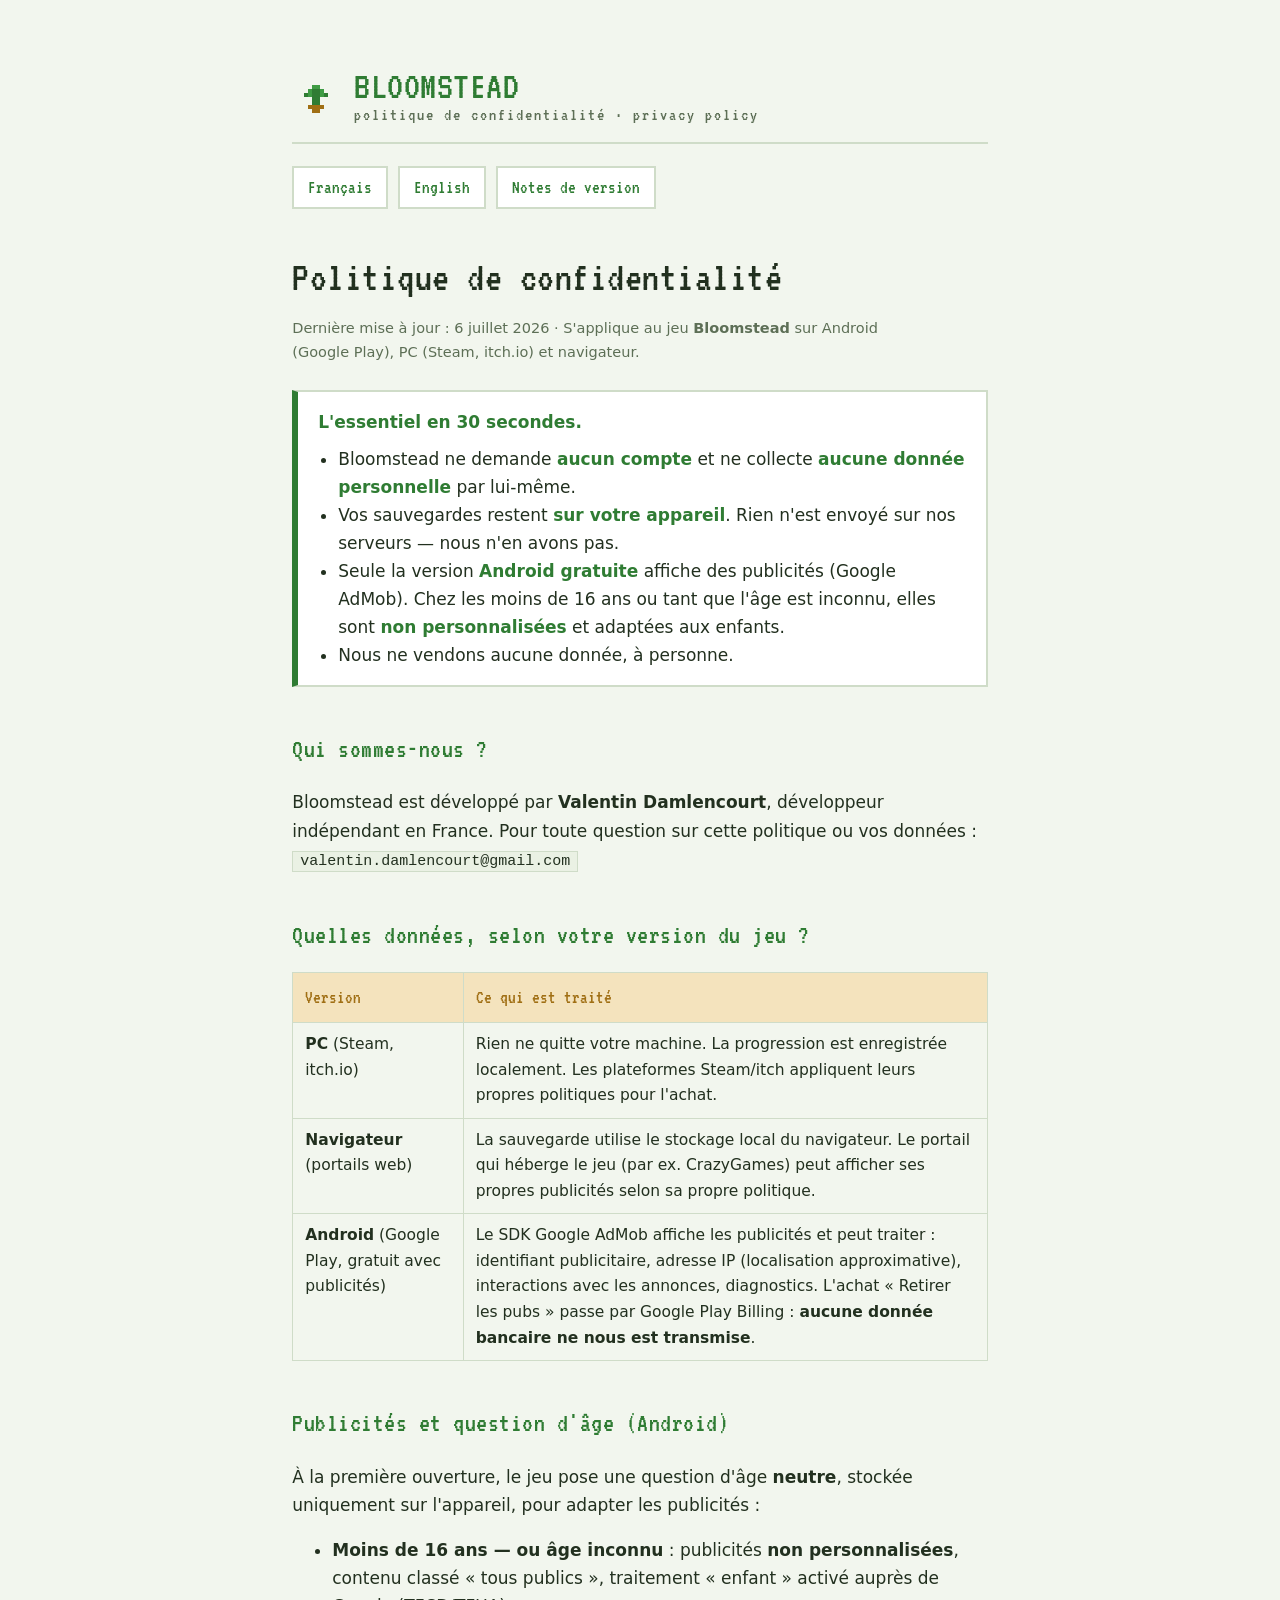
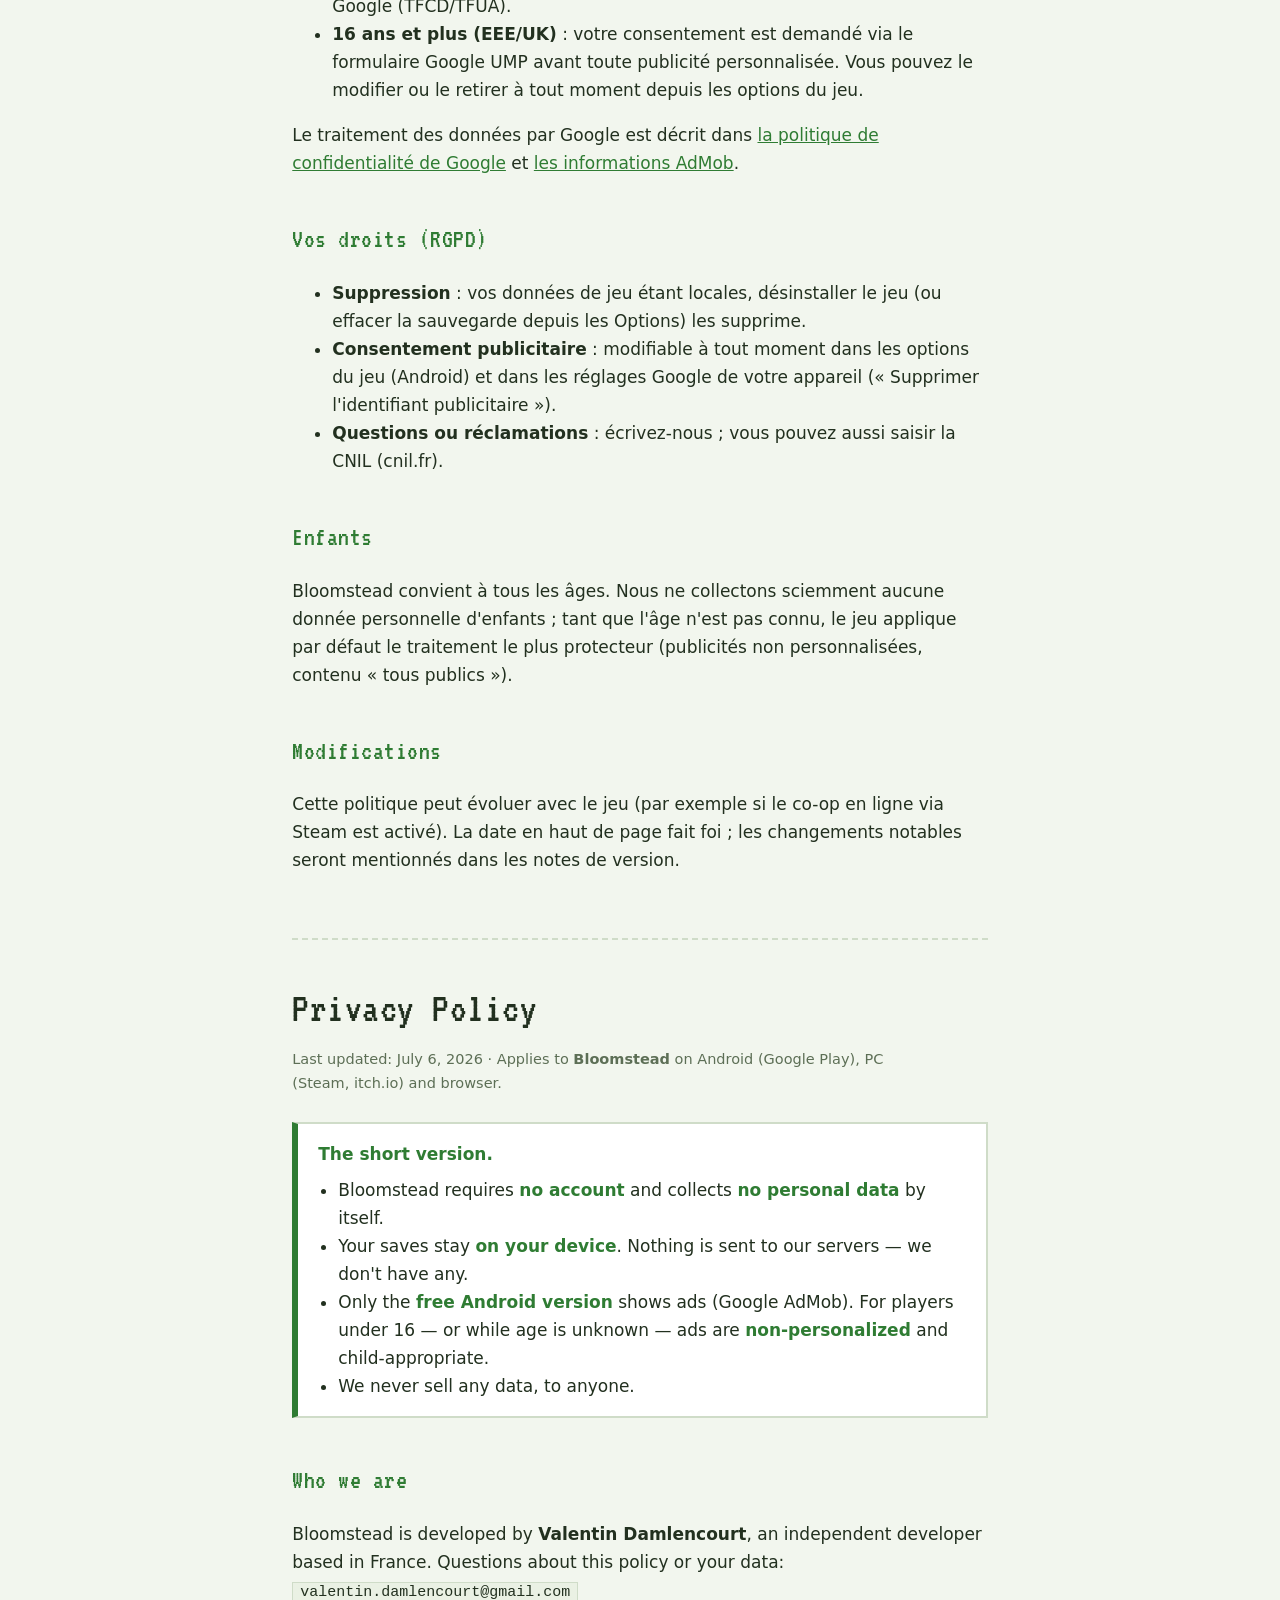
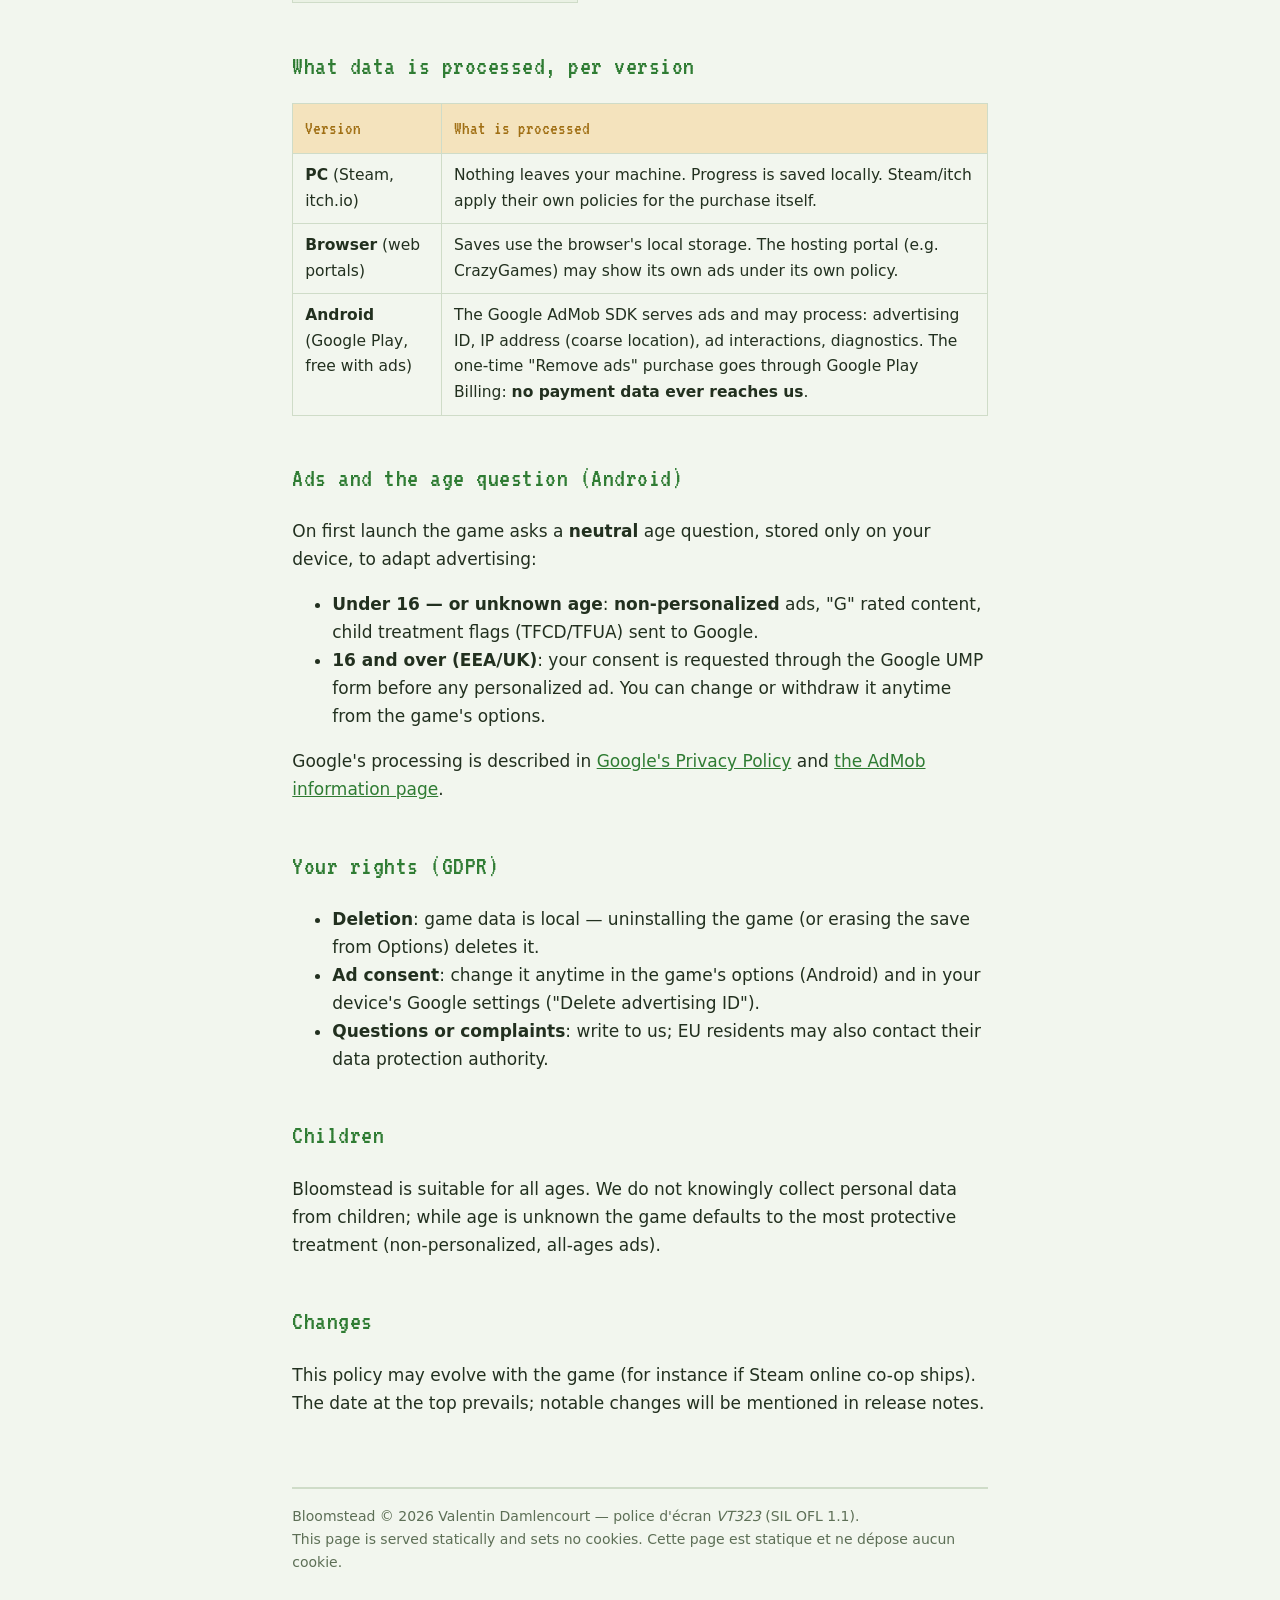
==== index.html @ ec1532a3 "Favicon (mascotte du jeu) sur les deux pages" ====
<!doctype html>
<html lang="fr">
<head>
<meta charset="utf-8">
<link rel="icon" type="image/png" href="[data-uri]">
<meta name="viewport" content="width=device-width, initial-scale=1">
<title>Bloomstead — Politique de confidentialité / Privacy Policy</title>
<style>
/* VT323 (police du jeu) — SIL Open Font License 1.1, (c) Peter Hull */
@font-face {
  font-family: "VT323";
  src: url([data-uri]) format("truetype");
  font-display: swap;
}
:root {
  --ground: #f2f6ee;
  --panel: #ffffff;
  --panel-edge: #cfdcc8;
  --ink: #22301f;
  --dim: #5d6f56;
  --grass: #2f7c33;
  --grass-bright: #3f9c44;
  --amber: #a06f14;
  --amber-soft: #f4e3bd;
  --code: #eaf1e4;
}
@media (prefers-color-scheme: dark) {
  :root {
    --ground: #0d1410;
    --panel: #15211712;
    --panel-solid: #16221a;
    --panel-edge: #2c4030;
    --ink: #e6efe0;
    --dim: #9db396;
    --grass: #8fe08a;
    --grass-bright: #aef2a6;
    --amber: #e8c063;
    --amber-soft: #3a3015;
    --code: #0f1a13;
  }
}
:root[data-theme="dark"] {
  --ground: #0d1410; --panel: #15211712; --panel-solid: #16221a; --panel-edge: #2c4030;
  --ink: #e6efe0; --dim: #9db396; --grass: #8fe08a; --grass-bright: #aef2a6;
  --amber: #e8c063; --amber-soft: #3a3015; --code: #0f1a13;
}
:root[data-theme="light"] {
  --ground: #f2f6ee; --panel: #ffffff; --panel-solid: #ffffff; --panel-edge: #cfdcc8;
  --ink: #22301f; --dim: #5d6f56; --grass: #2f7c33; --grass-bright: #3f9c44;
  --amber: #a06f14; --amber-soft: #f4e3bd; --code: #eaf1e4;
}
* { box-sizing: border-box; }
html { background: var(--ground); }
body {
  margin: 0;
  color: var(--ink);
  font: 17px/1.65 "Segoe UI", system-ui, sans-serif;
  background:
    radial-gradient(1200px 500px at 70% -10%, color-mix(in srgb, var(--grass) 7%, transparent), transparent 70%),
    var(--ground);
}
main { max-width: 68ch; margin: 0 auto; padding: 40px 20px 90px; }
header.site {
  display: flex; align-items: center; gap: 18px;
  padding: 26px 0 18px; border-bottom: 2px solid var(--panel-edge);
  margin-bottom: 8px;
}
.sprite {
  width: 44px; height: 44px; flex: none; position: relative;
  image-rendering: pixelated;
}
.sprite i {
  position: absolute; width: 4px; height: 4px; left: 0; top: 0;
  background: transparent;
  box-shadow:
    /* pousse pixel-art : graine + tige + feuilles */
    20px 36px 0 var(--amber), 24px 36px 0 var(--amber),
    16px 32px 0 var(--amber), 20px 32px 0 var(--amber), 24px 32px 0 var(--amber), 28px 32px 0 var(--amber),
    20px 28px 0 var(--grass), 24px 28px 0 var(--grass),
    20px 24px 0 var(--grass), 24px 24px 0 var(--grass),
    12px 20px 0 var(--grass), 16px 20px 0 var(--grass-bright), 20px 20px 0 var(--grass), 24px 20px 0 var(--grass), 28px 20px 0 var(--grass-bright), 32px 20px 0 var(--grass),
    16px 16px 0 var(--grass-bright), 28px 16px 0 var(--grass-bright),
    20px 16px 0 var(--grass), 24px 16px 0 var(--grass),
    20px 12px 0 var(--grass-bright), 24px 12px 0 var(--grass-bright);
}
h1, h2, .brand {
  font-family: "VT323", "Courier New", monospace;
  font-weight: 400; letter-spacing: 0.5px; text-wrap: balance;
}
.brand { font-size: 40px; line-height: 1; color: var(--grass); margin: 0; }
.brand small { display: block; font-size: 18px; color: var(--dim); letter-spacing: 2px; }
h1 { font-size: 42px; color: var(--ink); margin: 34px 0 4px; }
h2 { font-size: 27px; color: var(--grass); margin: 40px 0 8px; }
p, li { max-width: 68ch; }
.meta { color: var(--dim); font-size: 14.5px; margin: 0 0 24px; }
.lang-nav {
  display: flex; gap: 10px; margin: 22px 0 0;
  font-family: "VT323", monospace; font-size: 19px;
}
.lang-nav a {
  color: var(--grass); text-decoration: none; border: 2px solid var(--panel-edge);
  padding: 4px 14px; background: var(--panel);
}
.lang-nav a:hover, .lang-nav a:focus-visible { border-color: var(--grass); outline: none; }
.tldr {
  border: 2px solid var(--panel-edge); border-left: 6px solid var(--grass);
  background: var(--panel); padding: 16px 20px; margin: 26px 0;
}
.tldr strong { color: var(--grass); }
.tldr ul { margin: 8px 0 0; padding-left: 20px; }
table { border-collapse: collapse; width: 100%; font-size: 15.5px; }
.tablewrap { overflow-x: auto; margin: 14px 0; }
th, td { text-align: left; padding: 9px 12px; border: 1px solid var(--panel-edge); vertical-align: top; }
th { font-family: "VT323", monospace; font-size: 19px; font-weight: 400; color: var(--amber); background: var(--amber-soft); }
a { color: var(--grass); }
a:focus-visible { outline: 2px solid var(--amber); outline-offset: 2px; }
code, .mail {
  font: 15px/1.5 ui-monospace, Consolas, monospace;
  background: var(--code); padding: 1px 7px; border: 1px solid var(--panel-edge);
}
hr.lang-sep { border: none; border-top: 2px dashed var(--panel-edge); margin: 64px 0 8px; }
footer { margin-top: 70px; color: var(--dim); font-size: 14px; border-top: 2px solid var(--panel-edge); padding-top: 16px; }
@media (prefers-reduced-motion: no-preference) {
  .sprite i { animation: sway 3.5s ease-in-out infinite alternate; transform-origin: 22px 36px; }
  @keyframes sway { from { transform: rotate(-2deg); } to { transform: rotate(2deg); } }
}
</style>
</head>
<body>
<main>
<header class="site">
  <div class="sprite" aria-hidden="true"><i></i></div>
  <div>
    <p class="brand">BLOOMSTEAD<small>politique de confidentialité · privacy policy</small></p>
  </div>
</header>

<nav class="lang-nav" aria-label="Langue / Language">
  <a href="#fr">Français</a>
  <a href="#en">English</a>
  <a href="versions.html">Notes de version</a>
</nav>

<!-- ============================ FRANÇAIS ============================ -->
<section id="fr" lang="fr">
<h1>Politique de confidentialité</h1>
<p class="meta">Dernière mise à jour : 6 juillet 2026 · S'applique au jeu <strong>Bloomstead</strong> sur Android (Google Play), PC (Steam, itch.io) et navigateur.</p>

<div class="tldr">
  <strong>L'essentiel en 30 secondes.</strong>
  <ul>
    <li>Bloomstead ne demande <strong>aucun compte</strong> et ne collecte <strong>aucune donnée personnelle</strong> par lui-même.</li>
    <li>Vos sauvegardes restent <strong>sur votre appareil</strong>. Rien n'est envoyé sur nos serveurs — nous n'en avons pas.</li>
    <li>Seule la version <strong>Android gratuite</strong> affiche des publicités (Google AdMob). Chez les moins de 16 ans ou tant que l'âge est inconnu, elles sont <strong>non personnalisées</strong> et adaptées aux enfants.</li>
    <li>Nous ne vendons aucune donnée, à personne.</li>
  </ul>
</div>

<h2>Qui sommes-nous ?</h2>
<p>Bloomstead est développé par <strong>Valentin Damlencourt</strong>, développeur indépendant en France.
Pour toute question sur cette politique ou vos données :
<span class="mail">valentin.damlencourt@gmail.com</span></p>

<h2>Quelles données, selon votre version du jeu ?</h2>
<div class="tablewrap">
<table>
  <tr><th>Version</th><th>Ce qui est traité</th></tr>
  <tr>
    <td><strong>PC</strong> (Steam, itch.io)</td>
    <td>Rien ne quitte votre machine. La progression est enregistrée localement. Les plateformes Steam/itch appliquent leurs propres politiques pour l'achat.</td>
  </tr>
  <tr>
    <td><strong>Navigateur</strong> (portails web)</td>
    <td>La sauvegarde utilise le stockage local du navigateur. Le portail qui héberge le jeu (par ex. CrazyGames) peut afficher ses propres publicités selon sa propre politique.</td>
  </tr>
  <tr>
    <td><strong>Android</strong> (Google Play, gratuit avec publicités)</td>
    <td>Le SDK Google AdMob affiche les publicités et peut traiter : identifiant publicitaire, adresse IP (localisation approximative), interactions avec les annonces, diagnostics. L'achat « Retirer les pubs » passe par Google Play Billing : <strong>aucune donnée bancaire ne nous est transmise</strong>.</td>
  </tr>
</table>
</div>

<h2>Publicités et question d'âge (Android)</h2>
<p>À la première ouverture, le jeu pose une question d'âge <strong>neutre</strong>, stockée uniquement sur l'appareil, pour adapter les publicités :</p>
<ul>
  <li><strong>Moins de 16 ans — ou âge inconnu</strong> : publicités <strong>non personnalisées</strong>, contenu classé « tous publics », traitement « enfant » activé auprès de Google (TFCD/TFUA).</li>
  <li><strong>16 ans et plus (EEE/UK)</strong> : votre consentement est demandé via le formulaire Google UMP avant toute publicité personnalisée. Vous pouvez le modifier ou le retirer à tout moment depuis les options du jeu.</li>
</ul>
<p>Le traitement des données par Google est décrit dans
<a href="https://policies.google.com/privacy" rel="noopener">la politique de confidentialité de Google</a> et
<a href="https://support.google.com/admob/answer/6128543" rel="noopener">les informations AdMob</a>.</p>

<h2>Vos droits (RGPD)</h2>
<ul>
  <li><strong>Suppression</strong> : vos données de jeu étant locales, désinstaller le jeu (ou effacer la sauvegarde depuis les Options) les supprime.</li>
  <li><strong>Consentement publicitaire</strong> : modifiable à tout moment dans les options du jeu (Android) et dans les réglages Google de votre appareil (« Supprimer l'identifiant publicitaire »).</li>
  <li><strong>Questions ou réclamations</strong> : écrivez-nous ; vous pouvez aussi saisir la CNIL (cnil.fr).</li>
</ul>

<h2>Enfants</h2>
<p>Bloomstead convient à tous les âges. Nous ne collectons sciemment aucune donnée personnelle d'enfants ;
tant que l'âge n'est pas connu, le jeu applique par défaut le traitement le plus protecteur (publicités non personnalisées, contenu « tous publics »).</p>

<h2>Modifications</h2>
<p>Cette politique peut évoluer avec le jeu (par exemple si le co-op en ligne via Steam est activé).
La date en haut de page fait foi ; les changements notables seront mentionnés dans les notes de version.</p>
</section>

<hr class="lang-sep">

<!-- ============================ ENGLISH ============================ -->
<section id="en" lang="en">
<h1>Privacy Policy</h1>
<p class="meta">Last updated: July 6, 2026 · Applies to <strong>Bloomstead</strong> on Android (Google Play), PC (Steam, itch.io) and browser.</p>

<div class="tldr">
  <strong>The short version.</strong>
  <ul>
    <li>Bloomstead requires <strong>no account</strong> and collects <strong>no personal data</strong> by itself.</li>
    <li>Your saves stay <strong>on your device</strong>. Nothing is sent to our servers — we don't have any.</li>
    <li>Only the <strong>free Android version</strong> shows ads (Google AdMob). For players under 16 — or while age is unknown — ads are <strong>non-personalized</strong> and child-appropriate.</li>
    <li>We never sell any data, to anyone.</li>
  </ul>
</div>

<h2>Who we are</h2>
<p>Bloomstead is developed by <strong>Valentin Damlencourt</strong>, an independent developer based in France.
Questions about this policy or your data:
<span class="mail">valentin.damlencourt@gmail.com</span></p>

<h2>What data is processed, per version</h2>
<div class="tablewrap">
<table>
  <tr><th>Version</th><th>What is processed</th></tr>
  <tr>
    <td><strong>PC</strong> (Steam, itch.io)</td>
    <td>Nothing leaves your machine. Progress is saved locally. Steam/itch apply their own policies for the purchase itself.</td>
  </tr>
  <tr>
    <td><strong>Browser</strong> (web portals)</td>
    <td>Saves use the browser's local storage. The hosting portal (e.g. CrazyGames) may show its own ads under its own policy.</td>
  </tr>
  <tr>
    <td><strong>Android</strong> (Google Play, free with ads)</td>
    <td>The Google AdMob SDK serves ads and may process: advertising ID, IP address (coarse location), ad interactions, diagnostics. The one-time "Remove ads" purchase goes through Google Play Billing: <strong>no payment data ever reaches us</strong>.</td>
  </tr>
</table>
</div>

<h2>Ads and the age question (Android)</h2>
<p>On first launch the game asks a <strong>neutral</strong> age question, stored only on your device, to adapt advertising:</p>
<ul>
  <li><strong>Under 16 — or unknown age</strong>: <strong>non-personalized</strong> ads, "G" rated content, child treatment flags (TFCD/TFUA) sent to Google.</li>
  <li><strong>16 and over (EEA/UK)</strong>: your consent is requested through the Google UMP form before any personalized ad. You can change or withdraw it anytime from the game's options.</li>
</ul>
<p>Google's processing is described in
<a href="https://policies.google.com/privacy" rel="noopener">Google's Privacy Policy</a> and
<a href="https://support.google.com/admob/answer/6128543" rel="noopener">the AdMob information page</a>.</p>

<h2>Your rights (GDPR)</h2>
<ul>
  <li><strong>Deletion</strong>: game data is local — uninstalling the game (or erasing the save from Options) deletes it.</li>
  <li><strong>Ad consent</strong>: change it anytime in the game's options (Android) and in your device's Google settings ("Delete advertising ID").</li>
  <li><strong>Questions or complaints</strong>: write to us; EU residents may also contact their data protection authority.</li>
</ul>

<h2>Children</h2>
<p>Bloomstead is suitable for all ages. We do not knowingly collect personal data from children;
while age is unknown the game defaults to the most protective treatment (non-personalized, all-ages ads).</p>

<h2>Changes</h2>
<p>This policy may evolve with the game (for instance if Steam online co-op ships).
The date at the top prevails; notable changes will be mentioned in release notes.</p>
</section>

<footer>
  Bloomstead © 2026 Valentin Damlencourt — police d'écran <em>VT323</em> (SIL OFL 1.1).<br>
  <span lang="en">This page is served statically and sets no cookies.</span> Cette page est statique et ne dépose aucun cookie.
</footer>
</main>
</body>
</html>
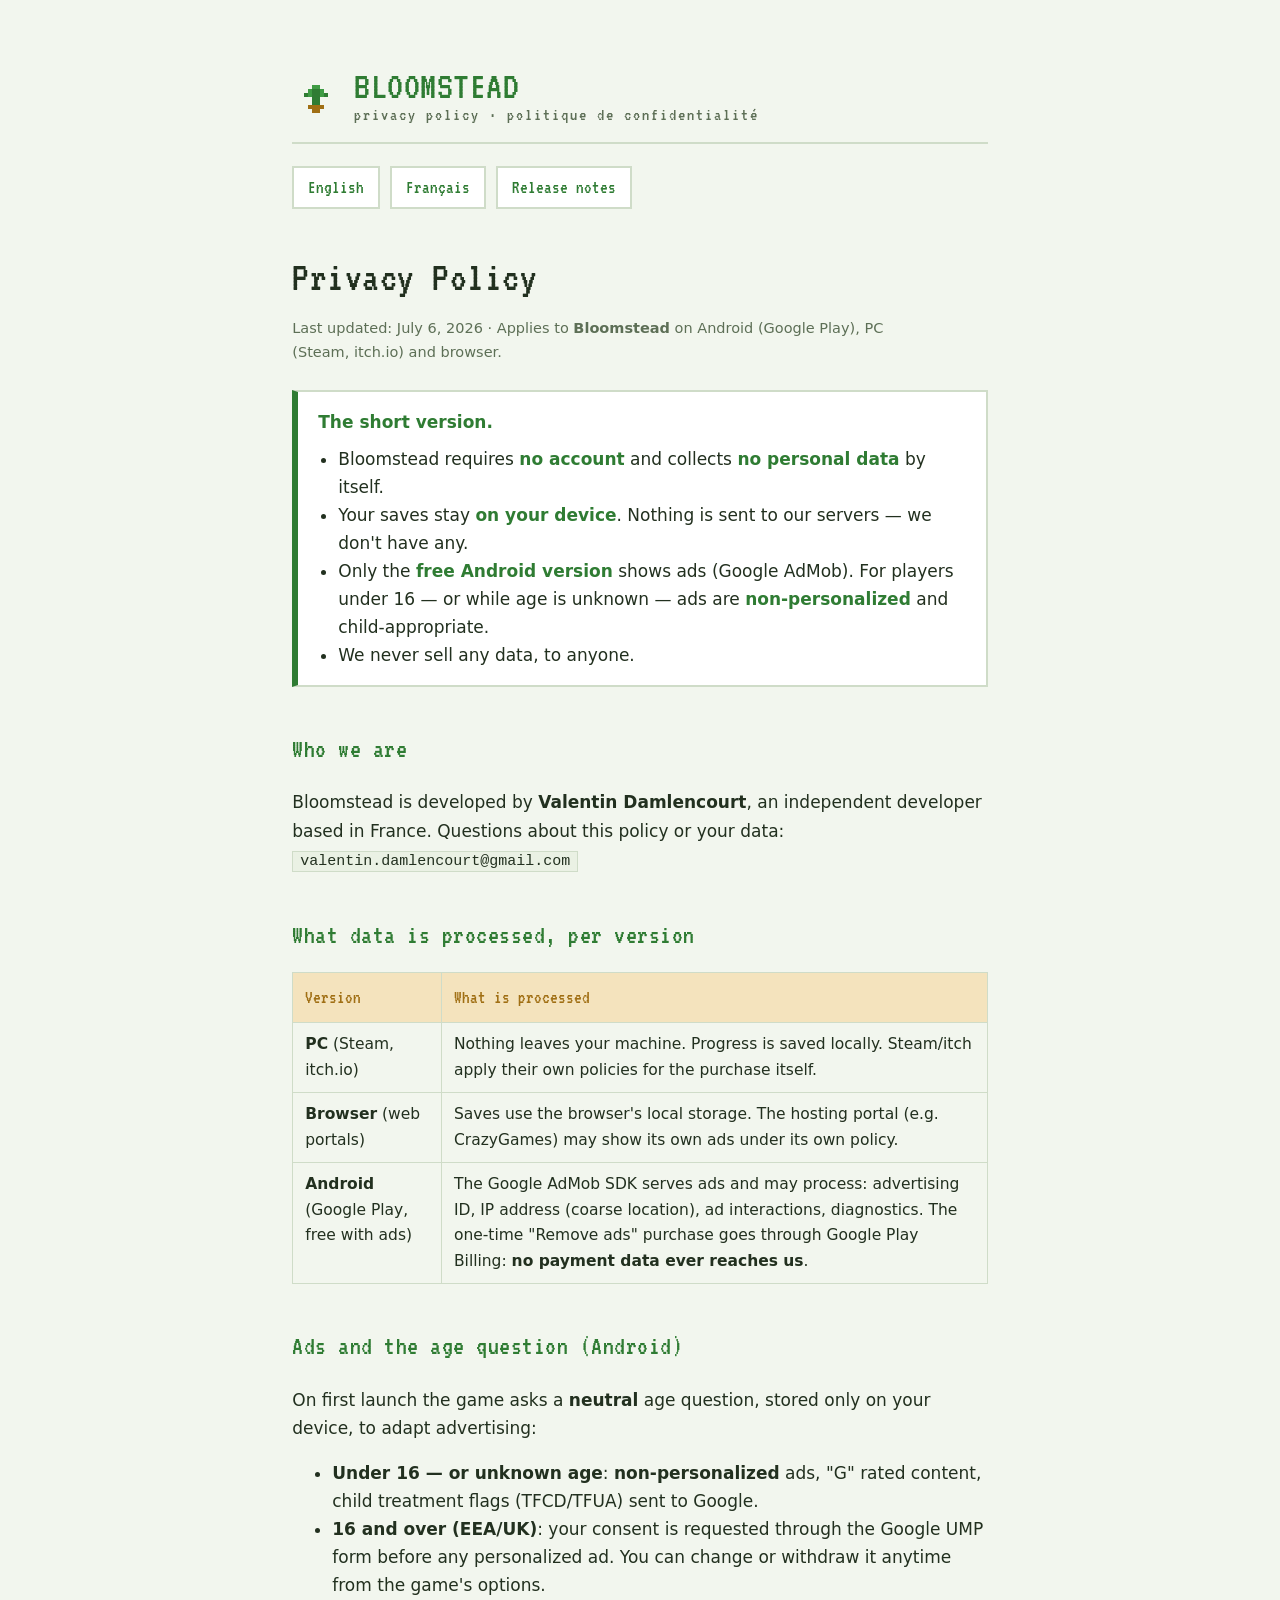
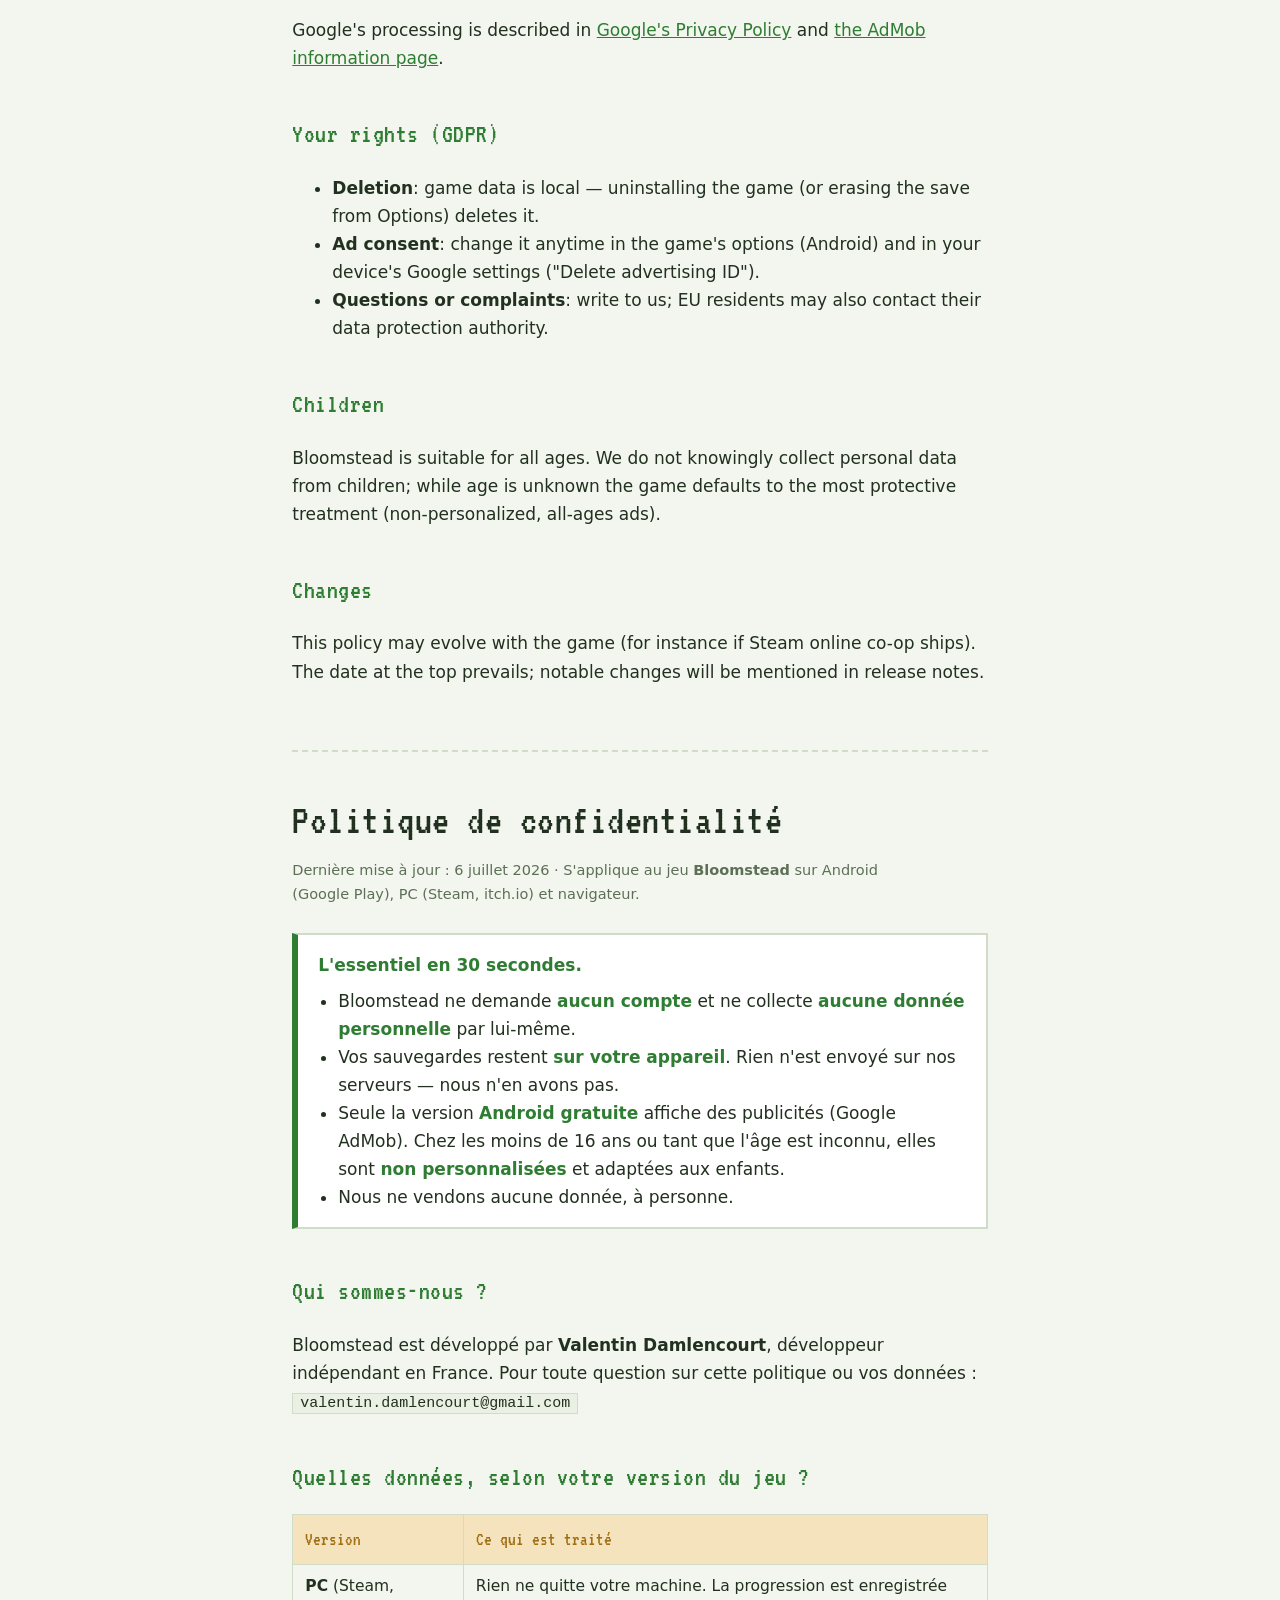
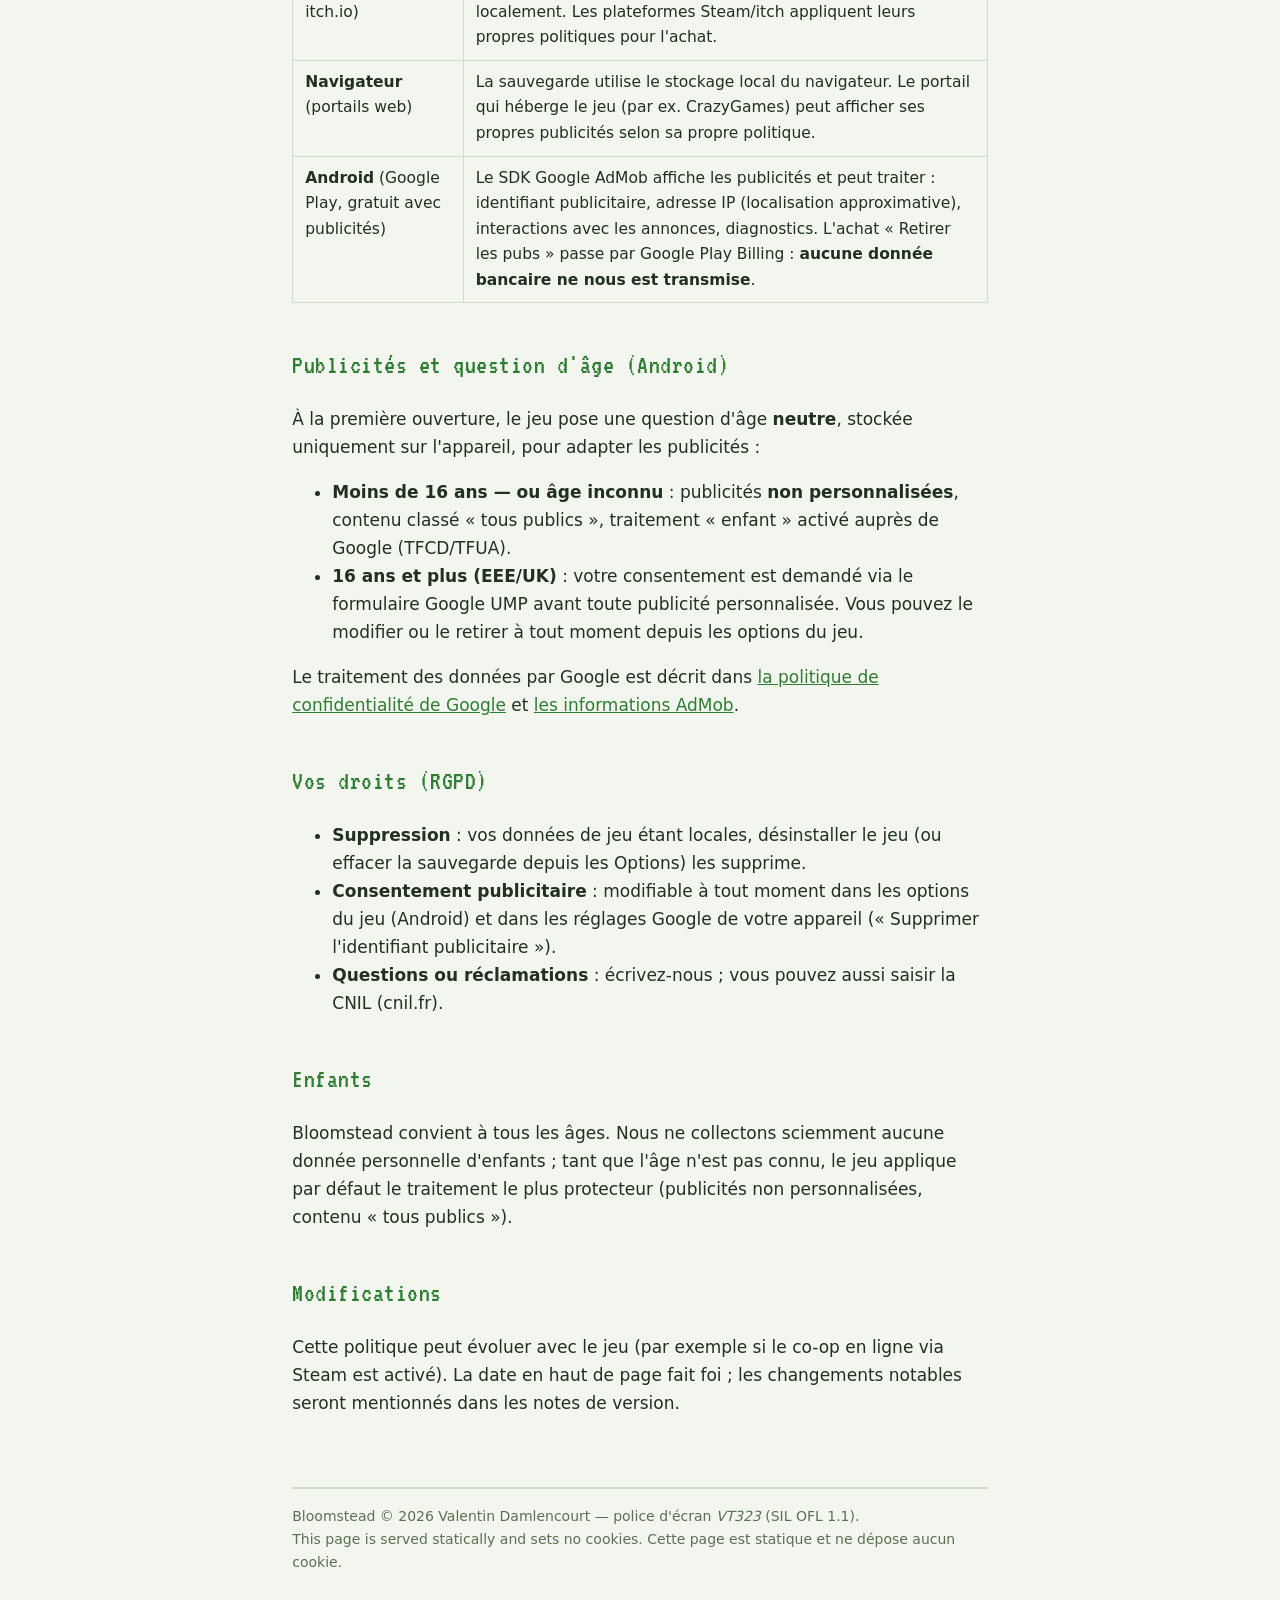
==== commit bfe4a8f2: "Site in English (versions page fully translated, privacy English-first)" ====
--- a/index.html
+++ b/index.html
@@ -1,5 +1,5 @@
 <!doctype html>
-<html lang="fr">
+<html lang="en">
 <head>
 <meta charset="utf-8">
 <link rel="icon" type="image/png" href="[data-uri]">
@@ -131,17 +131,83 @@
 <header class="site">
   <div class="sprite" aria-hidden="true"><i></i></div>
   <div>
-    <p class="brand">BLOOMSTEAD<small>politique de confidentialité · privacy policy</small></p>
+    <p class="brand">BLOOMSTEAD<small>privacy policy · politique de confidentialité</small></p>
   </div>
 </header>
 
 <nav class="lang-nav" aria-label="Langue / Language">
+  <a href="#en">English</a>
   <a href="#fr">Français</a>
-  <a href="#en">English</a>
-  <a href="versions.html">Notes de version</a>
+  <a href="versions.html">Release notes</a>
 </nav>
 
 <!-- ============================ FRANÇAIS ============================ -->
+<section id="en" lang="en">
+<h1>Privacy Policy</h1>
+<p class="meta">Last updated: July 6, 2026 · Applies to <strong>Bloomstead</strong> on Android (Google Play), PC (Steam, itch.io) and browser.</p>
+
+<div class="tldr">
+  <strong>The short version.</strong>
+  <ul>
+    <li>Bloomstead requires <strong>no account</strong> and collects <strong>no personal data</strong> by itself.</li>
+    <li>Your saves stay <strong>on your device</strong>. Nothing is sent to our servers — we don't have any.</li>
+    <li>Only the <strong>free Android version</strong> shows ads (Google AdMob). For players under 16 — or while age is unknown — ads are <strong>non-personalized</strong> and child-appropriate.</li>
+    <li>We never sell any data, to anyone.</li>
+  </ul>
+</div>
+
+<h2>Who we are</h2>
+<p>Bloomstead is developed by <strong>Valentin Damlencourt</strong>, an independent developer based in France.
+Questions about this policy or your data:
+<span class="mail">valentin.damlencourt@gmail.com</span></p>
+
+<h2>What data is processed, per version</h2>
+<div class="tablewrap">
+<table>
+  <tr><th>Version</th><th>What is processed</th></tr>
+  <tr>
+    <td><strong>PC</strong> (Steam, itch.io)</td>
+    <td>Nothing leaves your machine. Progress is saved locally. Steam/itch apply their own policies for the purchase itself.</td>
+  </tr>
+  <tr>
+    <td><strong>Browser</strong> (web portals)</td>
+    <td>Saves use the browser's local storage. The hosting portal (e.g. CrazyGames) may show its own ads under its own policy.</td>
+  </tr>
+  <tr>
+    <td><strong>Android</strong> (Google Play, free with ads)</td>
+    <td>The Google AdMob SDK serves ads and may process: advertising ID, IP address (coarse location), ad interactions, diagnostics. The one-time "Remove ads" purchase goes through Google Play Billing: <strong>no payment data ever reaches us</strong>.</td>
+  </tr>
+</table>
+</div>
+
+<h2>Ads and the age question (Android)</h2>
+<p>On first launch the game asks a <strong>neutral</strong> age question, stored only on your device, to adapt advertising:</p>
+<ul>
+  <li><strong>Under 16 — or unknown age</strong>: <strong>non-personalized</strong> ads, "G" rated content, child treatment flags (TFCD/TFUA) sent to Google.</li>
+  <li><strong>16 and over (EEA/UK)</strong>: your consent is requested through the Google UMP form before any personalized ad. You can change or withdraw it anytime from the game's options.</li>
+</ul>
+<p>Google's processing is described in
+<a href="https://policies.google.com/privacy" rel="noopener">Google's Privacy Policy</a> and
+<a href="https://support.google.com/admob/answer/6128543" rel="noopener">the AdMob information page</a>.</p>
+
+<h2>Your rights (GDPR)</h2>
+<ul>
+  <li><strong>Deletion</strong>: game data is local — uninstalling the game (or erasing the save from Options) deletes it.</li>
+  <li><strong>Ad consent</strong>: change it anytime in the game's options (Android) and in your device's Google settings ("Delete advertising ID").</li>
+  <li><strong>Questions or complaints</strong>: write to us; EU residents may also contact their data protection authority.</li>
+</ul>
+
+<h2>Children</h2>
+<p>Bloomstead is suitable for all ages. We do not knowingly collect personal data from children;
+while age is unknown the game defaults to the most protective treatment (non-personalized, all-ages ads).</p>
+
+<h2>Changes</h2>
+<p>This policy may evolve with the game (for instance if Steam online co-op ships).
+The date at the top prevails; notable changes will be mentioned in release notes.</p>
+</section>
+
+<hr class="lang-sep">
+
 <section id="fr" lang="fr">
 <h1>Politique de confidentialité</h1>
 <p class="meta">Dernière mise à jour : 6 juillet 2026 · S'applique au jeu <strong>Bloomstead</strong> sur Android (Google Play), PC (Steam, itch.io) et navigateur.</p>
@@ -206,73 +272,6 @@
 La date en haut de page fait foi ; les changements notables seront mentionnés dans les notes de version.</p>
 </section>
 
-<hr class="lang-sep">
-
-<!-- ============================ ENGLISH ============================ -->
-<section id="en" lang="en">
-<h1>Privacy Policy</h1>
-<p class="meta">Last updated: July 6, 2026 · Applies to <strong>Bloomstead</strong> on Android (Google Play), PC (Steam, itch.io) and browser.</p>
-
-<div class="tldr">
-  <strong>The short version.</strong>
-  <ul>
-    <li>Bloomstead requires <strong>no account</strong> and collects <strong>no personal data</strong> by itself.</li>
-    <li>Your saves stay <strong>on your device</strong>. Nothing is sent to our servers — we don't have any.</li>
-    <li>Only the <strong>free Android version</strong> shows ads (Google AdMob). For players under 16 — or while age is unknown — ads are <strong>non-personalized</strong> and child-appropriate.</li>
-    <li>We never sell any data, to anyone.</li>
-  </ul>
-</div>
-
-<h2>Who we are</h2>
-<p>Bloomstead is developed by <strong>Valentin Damlencourt</strong>, an independent developer based in France.
-Questions about this policy or your data:
-<span class="mail">valentin.damlencourt@gmail.com</span></p>
-
-<h2>What data is processed, per version</h2>
-<div class="tablewrap">
-<table>
-  <tr><th>Version</th><th>What is processed</th></tr>
-  <tr>
-    <td><strong>PC</strong> (Steam, itch.io)</td>
-    <td>Nothing leaves your machine. Progress is saved locally. Steam/itch apply their own policies for the purchase itself.</td>
-  </tr>
-  <tr>
-    <td><strong>Browser</strong> (web portals)</td>
-    <td>Saves use the browser's local storage. The hosting portal (e.g. CrazyGames) may show its own ads under its own policy.</td>
-  </tr>
-  <tr>
-    <td><strong>Android</strong> (Google Play, free with ads)</td>
-    <td>The Google AdMob SDK serves ads and may process: advertising ID, IP address (coarse location), ad interactions, diagnostics. The one-time "Remove ads" purchase goes through Google Play Billing: <strong>no payment data ever reaches us</strong>.</td>
-  </tr>
-</table>
-</div>
-
-<h2>Ads and the age question (Android)</h2>
-<p>On first launch the game asks a <strong>neutral</strong> age question, stored only on your device, to adapt advertising:</p>
-<ul>
-  <li><strong>Under 16 — or unknown age</strong>: <strong>non-personalized</strong> ads, "G" rated content, child treatment flags (TFCD/TFUA) sent to Google.</li>
-  <li><strong>16 and over (EEA/UK)</strong>: your consent is requested through the Google UMP form before any personalized ad. You can change or withdraw it anytime from the game's options.</li>
-</ul>
-<p>Google's processing is described in
-<a href="https://policies.google.com/privacy" rel="noopener">Google's Privacy Policy</a> and
-<a href="https://support.google.com/admob/answer/6128543" rel="noopener">the AdMob information page</a>.</p>
-
-<h2>Your rights (GDPR)</h2>
-<ul>
-  <li><strong>Deletion</strong>: game data is local — uninstalling the game (or erasing the save from Options) deletes it.</li>
-  <li><strong>Ad consent</strong>: change it anytime in the game's options (Android) and in your device's Google settings ("Delete advertising ID").</li>
-  <li><strong>Questions or complaints</strong>: write to us; EU residents may also contact their data protection authority.</li>
-</ul>
-
-<h2>Children</h2>
-<p>Bloomstead is suitable for all ages. We do not knowingly collect personal data from children;
-while age is unknown the game defaults to the most protective treatment (non-personalized, all-ages ads).</p>
-
-<h2>Changes</h2>
-<p>This policy may evolve with the game (for instance if Steam online co-op ships).
-The date at the top prevails; notable changes will be mentioned in release notes.</p>
-</section>
-
 <footer>
   Bloomstead © 2026 Valentin Damlencourt — police d'écran <em>VT323</em> (SIL OFL 1.1).<br>
   <span lang="en">This page is served statically and sets no cookies.</span> Cette page est statique et ne dépose aucun cookie.
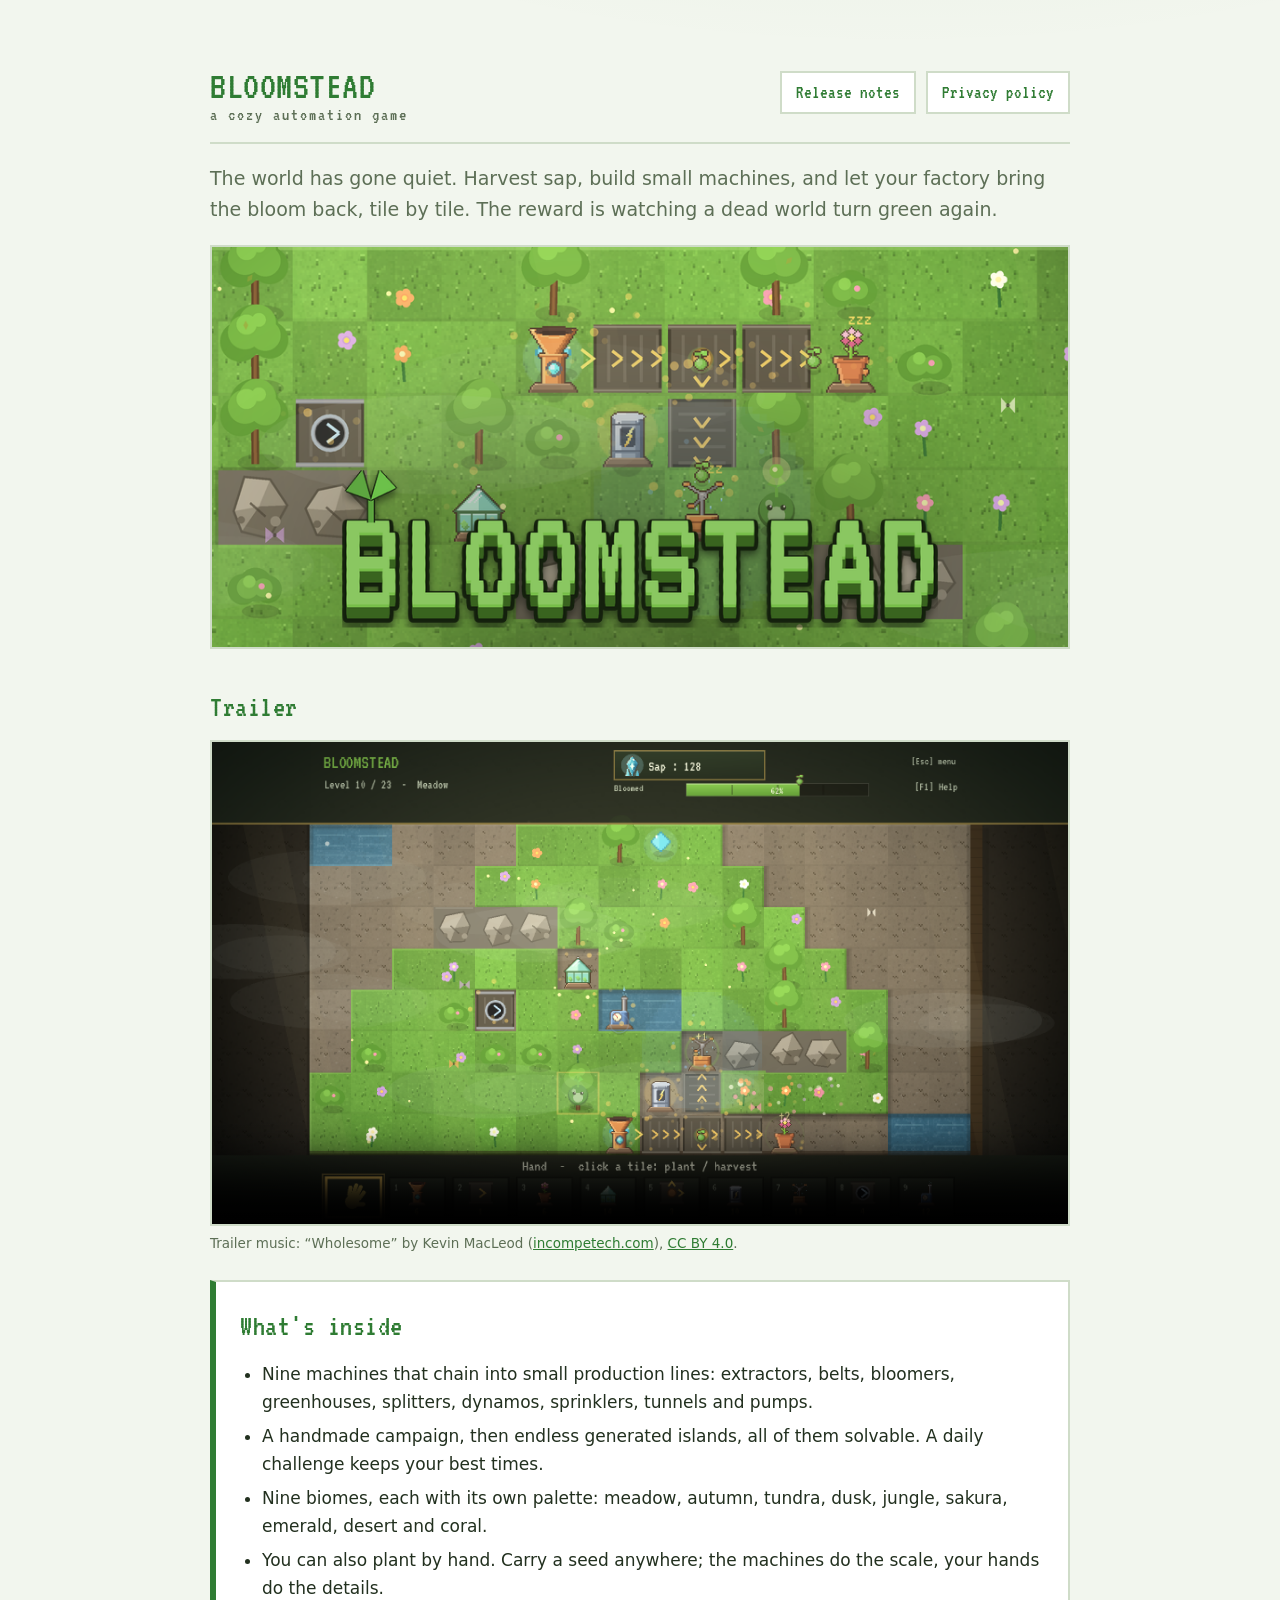
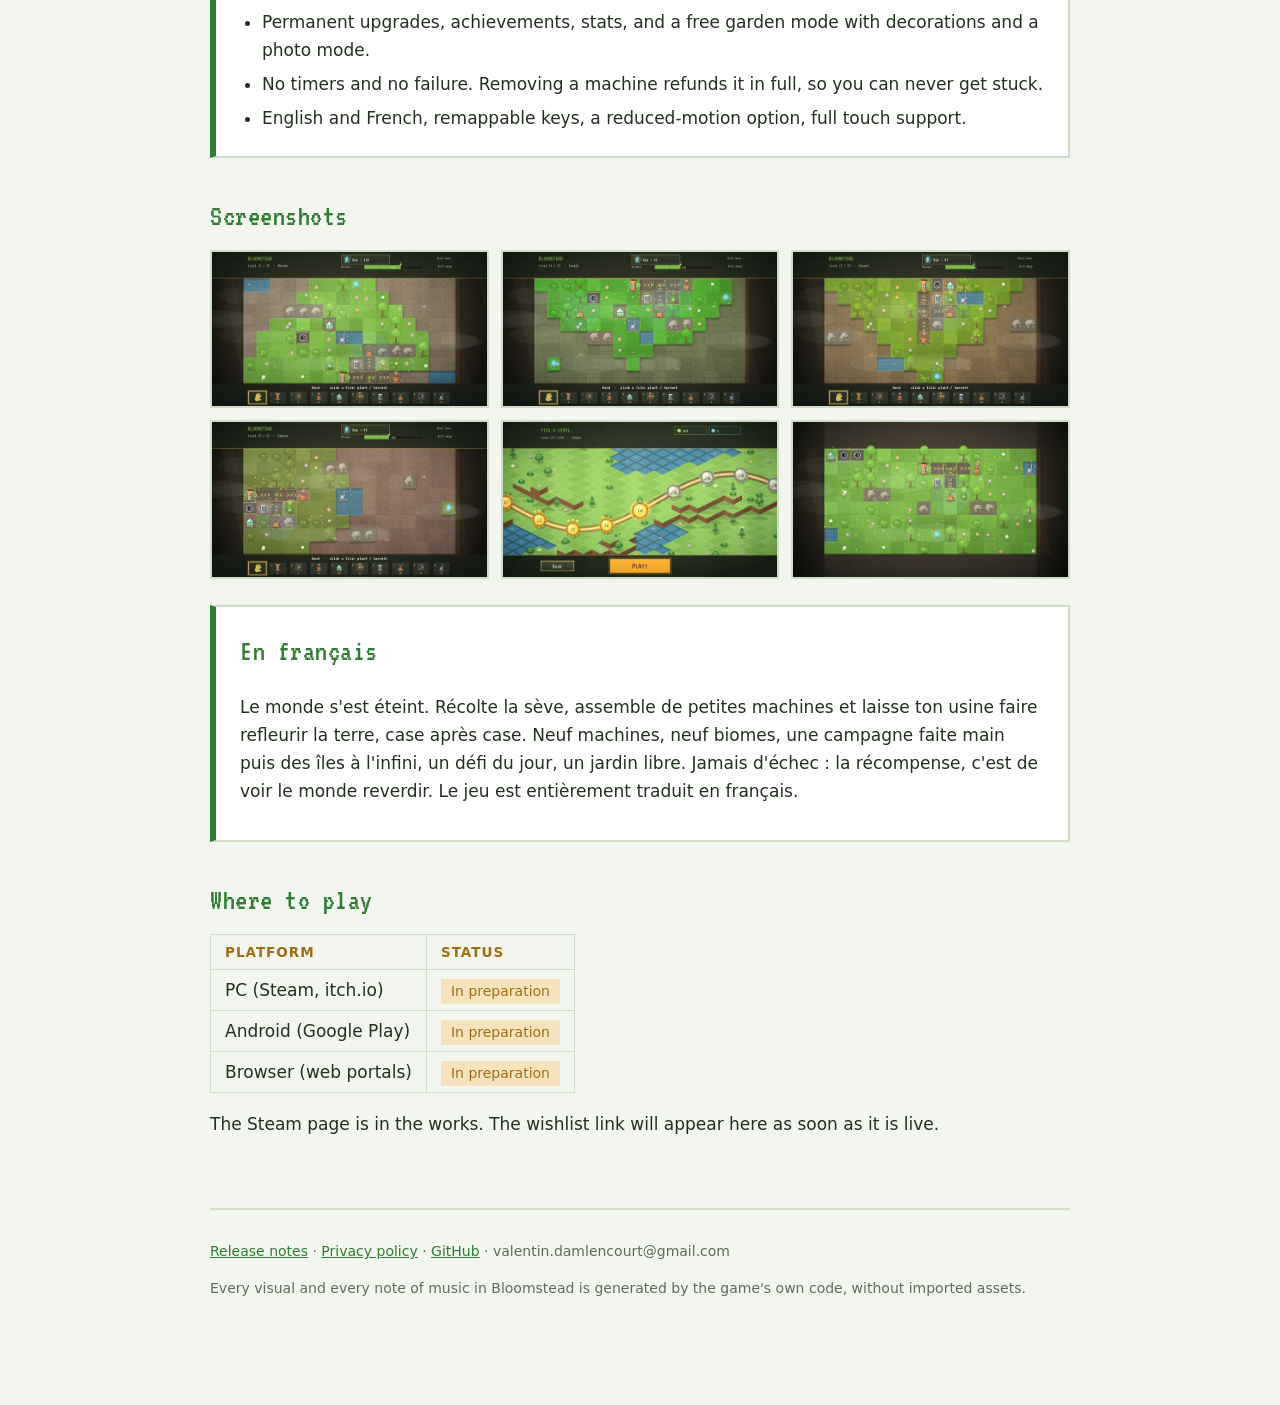
==== commit 5b892817: "Game page becomes the site root; privacy policy moves to privacy.html (game.html redirects)" ====
--- a/index.html
+++ b/index.html
@@ -2,14 +2,18 @@
 <html lang="en">
 <head>
 <meta charset="utf-8">
-<link rel="icon" type="image/png" href="[data-uri]">
 <meta name="viewport" content="width=device-width, initial-scale=1">
-<title>Bloomstead — Politique de confidentialité / Privacy Policy</title>
+<title>Bloomstead · a cozy automation game</title>
+<meta name="description" content="The world has gone quiet. Build small machines and let your factory bring the bloom back, tile by tile. A cozy automation game.">
+<meta property="og:title" content="Bloomstead · a cozy automation game">
+<meta property="og:description" content="The world has gone quiet. Build small machines and let your factory bring the bloom back, tile by tile.">
+<meta property="og:image" content="https://bloodstead.github.io/bloomstead-privacy/media/main_capsule.png">
+<meta property="og:type" content="website">
+<meta property="og:url" content="https://bloodstead.github.io/bloomstead-privacy/">
 <style>
-/* VT323 (police du jeu) — SIL Open Font License 1.1, (c) Peter Hull */
 @font-face {
   font-family: "VT323";
-  src: url([data-uri]) format("truetype");
+  src: url("font.ttf") format("truetype");
   font-display: swap;
 }
 :root {
@@ -22,259 +26,138 @@
   --grass-bright: #3f9c44;
   --amber: #a06f14;
   --amber-soft: #f4e3bd;
-  --code: #eaf1e4;
 }
 @media (prefers-color-scheme: dark) {
   :root {
-    --ground: #0d1410;
-    --panel: #15211712;
-    --panel-solid: #16221a;
-    --panel-edge: #2c4030;
-    --ink: #e6efe0;
-    --dim: #9db396;
-    --grass: #8fe08a;
-    --grass-bright: #aef2a6;
-    --amber: #e8c063;
-    --amber-soft: #3a3015;
-    --code: #0f1a13;
+    --ground: #0d1410; --panel: #16221a; --panel-edge: #2c4030;
+    --ink: #e6efe0; --dim: #9db396; --grass: #8fe08a; --grass-bright: #aef2a6;
+    --amber: #e8c063; --amber-soft: #3a3015;
   }
 }
 :root[data-theme="dark"] {
-  --ground: #0d1410; --panel: #15211712; --panel-solid: #16221a; --panel-edge: #2c4030;
+  --ground: #0d1410; --panel: #16221a; --panel-edge: #2c4030;
   --ink: #e6efe0; --dim: #9db396; --grass: #8fe08a; --grass-bright: #aef2a6;
-  --amber: #e8c063; --amber-soft: #3a3015; --code: #0f1a13;
+  --amber: #e8c063; --amber-soft: #3a3015;
 }
 :root[data-theme="light"] {
-  --ground: #f2f6ee; --panel: #ffffff; --panel-solid: #ffffff; --panel-edge: #cfdcc8;
+  --ground: #f2f6ee; --panel: #ffffff; --panel-edge: #cfdcc8;
   --ink: #22301f; --dim: #5d6f56; --grass: #2f7c33; --grass-bright: #3f9c44;
-  --amber: #a06f14; --amber-soft: #f4e3bd; --code: #eaf1e4;
+  --amber: #a06f14; --amber-soft: #f4e3bd;
 }
 * { box-sizing: border-box; }
 html { background: var(--ground); }
 body {
-  margin: 0;
-  color: var(--ink);
+  margin: 0; color: var(--ink);
   font: 17px/1.65 "Segoe UI", system-ui, sans-serif;
-  background:
-    radial-gradient(1200px 500px at 70% -10%, color-mix(in srgb, var(--grass) 7%, transparent), transparent 70%),
-    var(--ground);
+  background: radial-gradient(1200px 500px at 70% -10%, color-mix(in srgb, var(--grass) 7%, transparent), transparent 70%), var(--ground);
 }
-main { max-width: 68ch; margin: 0 auto; padding: 40px 20px 90px; }
+main { max-width: 900px; margin: 0 auto; padding: 40px 20px 90px; }
 header.site {
-  display: flex; align-items: center; gap: 18px;
-  padding: 26px 0 18px; border-bottom: 2px solid var(--panel-edge);
-  margin-bottom: 8px;
+  display: flex; align-items: baseline; justify-content: space-between; gap: 18px;
+  padding: 26px 0 18px; border-bottom: 2px solid var(--panel-edge); margin-bottom: 10px;
+  flex-wrap: wrap;
 }
-.sprite {
-  width: 44px; height: 44px; flex: none; position: relative;
-  image-rendering: pixelated;
-}
-.sprite i {
-  position: absolute; width: 4px; height: 4px; left: 0; top: 0;
-  background: transparent;
-  box-shadow:
-    /* pousse pixel-art : graine + tige + feuilles */
-    20px 36px 0 var(--amber), 24px 36px 0 var(--amber),
-    16px 32px 0 var(--amber), 20px 32px 0 var(--amber), 24px 32px 0 var(--amber), 28px 32px 0 var(--amber),
-    20px 28px 0 var(--grass), 24px 28px 0 var(--grass),
-    20px 24px 0 var(--grass), 24px 24px 0 var(--grass),
-    12px 20px 0 var(--grass), 16px 20px 0 var(--grass-bright), 20px 20px 0 var(--grass), 24px 20px 0 var(--grass), 28px 20px 0 var(--grass-bright), 32px 20px 0 var(--grass),
-    16px 16px 0 var(--grass-bright), 28px 16px 0 var(--grass-bright),
-    20px 16px 0 var(--grass), 24px 16px 0 var(--grass),
-    20px 12px 0 var(--grass-bright), 24px 12px 0 var(--grass-bright);
-}
-h1, h2, .brand {
-  font-family: "VT323", "Courier New", monospace;
-  font-weight: 400; letter-spacing: 0.5px; text-wrap: balance;
-}
+.brand, h1, h2 { font-family: "VT323", "Courier New", monospace; font-weight: 400; letter-spacing: .5px; }
 .brand { font-size: 40px; line-height: 1; color: var(--grass); margin: 0; }
 .brand small { display: block; font-size: 18px; color: var(--dim); letter-spacing: 2px; }
-h1 { font-size: 42px; color: var(--ink); margin: 34px 0 4px; }
-h2 { font-size: 27px; color: var(--grass); margin: 40px 0 8px; }
-p, li { max-width: 68ch; }
-.meta { color: var(--dim); font-size: 14.5px; margin: 0 0 24px; }
-.lang-nav {
-  display: flex; gap: 10px; margin: 22px 0 0;
-  font-family: "VT323", monospace; font-size: 19px;
+nav.top { display: flex; gap: 10px; flex-wrap: wrap; }
+nav.top a { font-family: "VT323", monospace; font-size: 19px; color: var(--grass); text-decoration: none; border: 2px solid var(--panel-edge); padding: 4px 14px; background: var(--panel); }
+nav.top a:hover, nav.top a:focus-visible { border-color: var(--grass); outline: none; }
+p.lead { color: var(--dim); font-size: 19px; }
+h2 { font-size: 30px; color: var(--grass); margin: 34px 0 8px; }
+.hero { width: 100%; height: auto; display: block; border: 2px solid var(--panel-edge); image-rendering: auto; }
+video {
+  width: 100%; height: auto; display: block;
+  border: 2px solid var(--panel-edge); background: #000;
 }
-.lang-nav a {
-  color: var(--grass); text-decoration: none; border: 2px solid var(--panel-edge);
-  padding: 4px 14px; background: var(--panel);
+.gallery { display: grid; grid-template-columns: repeat(auto-fill, minmax(260px, 1fr)); gap: 12px; margin-top: 8px; }
+.gallery a { display: block; border: 2px solid var(--panel-edge); background: var(--panel); }
+.gallery a:hover, .gallery a:focus-visible { border-color: var(--grass); outline: none; }
+.gallery img { width: 100%; height: auto; display: block; }
+ul.features { margin: 8px 0 0; padding-left: 22px; }
+ul.features li { margin: 6px 0; }
+section.card {
+  border: 2px solid var(--panel-edge); border-left: 6px solid var(--grass);
+  background: var(--panel); padding: 6px 24px 18px; margin: 26px 0;
 }
-.lang-nav a:hover, .lang-nav a:focus-visible { border-color: var(--grass); outline: none; }
-.tldr {
-  border: 2px solid var(--panel-edge); border-left: 6px solid var(--grass);
-  background: var(--panel); padding: 16px 20px; margin: 26px 0;
-}
-.tldr strong { color: var(--grass); }
-.tldr ul { margin: 8px 0 0; padding-left: 20px; }
-table { border-collapse: collapse; width: 100%; font-size: 15.5px; }
-.tablewrap { overflow-x: auto; margin: 14px 0; }
-th, td { text-align: left; padding: 9px 12px; border: 1px solid var(--panel-edge); vertical-align: top; }
-th { font-family: "VT323", monospace; font-size: 19px; font-weight: 400; color: var(--amber); background: var(--amber-soft); }
+section.card h2 { margin-top: 14px; }
+table { border-collapse: collapse; margin-top: 6px; }
+td, th { border: 1px solid var(--panel-edge); padding: 6px 14px; text-align: left; }
+th { color: var(--amber); text-transform: uppercase; font-size: 13.5px; letter-spacing: 1px; }
+.pill { display: inline-block; background: var(--amber-soft); color: var(--amber); padding: 1px 10px; font-size: 14px; }
+footer { margin-top: 70px; color: var(--dim); font-size: 14px; border-top: 2px solid var(--panel-edge); padding-top: 16px; }
 a { color: var(--grass); }
 a:focus-visible { outline: 2px solid var(--amber); outline-offset: 2px; }
-code, .mail {
-  font: 15px/1.5 ui-monospace, Consolas, monospace;
-  background: var(--code); padding: 1px 7px; border: 1px solid var(--panel-edge);
-}
-hr.lang-sep { border: none; border-top: 2px dashed var(--panel-edge); margin: 64px 0 8px; }
-footer { margin-top: 70px; color: var(--dim); font-size: 14px; border-top: 2px solid var(--panel-edge); padding-top: 16px; }
-@media (prefers-reduced-motion: no-preference) {
-  .sprite i { animation: sway 3.5s ease-in-out infinite alternate; transform-origin: 22px 36px; }
-  @keyframes sway { from { transform: rotate(-2deg); } to { transform: rotate(2deg); } }
-}
 </style>
 </head>
 <body>
 <main>
 <header class="site">
-  <div class="sprite" aria-hidden="true"><i></i></div>
-  <div>
-    <p class="brand">BLOOMSTEAD<small>privacy policy · politique de confidentialité</small></p>
-  </div>
+  <p class="brand">BLOOMSTEAD<small>a cozy automation game</small></p>
+  <nav class="top" aria-label="Navigation">
+    <a href="versions.html">Release notes</a>
+    <a href="privacy.html">Privacy policy</a>
+  </nav>
 </header>
 
-<nav class="lang-nav" aria-label="Langue / Language">
-  <a href="#en">English</a>
-  <a href="#fr">Français</a>
-  <a href="versions.html">Release notes</a>
-</nav>
+<p class="lead">The world has gone quiet. Harvest sap, build small machines, and let your
+factory bring the bloom back, tile by tile. The reward is watching a dead world
+turn green again.</p>
 
-<!-- ============================ FRANÇAIS ============================ -->
-<section id="en" lang="en">
-<h1>Privacy Policy</h1>
-<p class="meta">Last updated: July 6, 2026 · Applies to <strong>Bloomstead</strong> on Android (Google Play), PC (Steam, itch.io) and browser.</p>
+<img class="hero" src="media/header_capsule.png" alt="Bloomstead — a blooming meadow with a little sap factory" width="920" height="430">
 
-<div class="tldr">
-  <strong>The short version.</strong>
-  <ul>
-    <li>Bloomstead requires <strong>no account</strong> and collects <strong>no personal data</strong> by itself.</li>
-    <li>Your saves stay <strong>on your device</strong>. Nothing is sent to our servers — we don't have any.</li>
-    <li>Only the <strong>free Android version</strong> shows ads (Google AdMob). For players under 16 — or while age is unknown — ads are <strong>non-personalized</strong> and child-appropriate.</li>
-    <li>We never sell any data, to anyone.</li>
-  </ul>
+<h2>Trailer</h2>
+<video controls preload="metadata" poster="media/screenshot_01_factory_meadow.png">
+  <source src="media/bloomstead_trailer.mp4" type="video/mp4">
+  Your browser cannot play this video — <a href="media/bloomstead_trailer.mp4">download the trailer</a>.
+</video>
+<p style="color: var(--dim); font-size: 13.5px; margin-top: 6px;">Trailer music: “Wholesome” by Kevin MacLeod (<a href="https://incompetech.com">incompetech.com</a>), <a href="https://creativecommons.org/licenses/by/4.0/">CC BY 4.0</a>.</p>
+
+<section class="card">
+<h2>What's inside</h2>
+<ul class="features">
+  <li>Nine machines that chain into small production lines: extractors, belts, bloomers, greenhouses, splitters, dynamos, sprinklers, tunnels and pumps.</li>
+  <li>A handmade campaign, then endless generated islands, all of them solvable. A daily challenge keeps your best times.</li>
+  <li>Nine biomes, each with its own palette: meadow, autumn, tundra, dusk, jungle, sakura, emerald, desert and coral.</li>
+  <li>You can also plant by hand. Carry a seed anywhere; the machines do the scale, your hands do the details.</li>
+  <li>Permanent upgrades, achievements, stats, and a free garden mode with decorations and a photo mode.</li>
+  <li>No timers and no failure. Removing a machine refunds it in full, so you can never get stuck.</li>
+  <li>English and French, remappable keys, a reduced-motion option, full touch support.</li>
+</ul>
+</section>
+
+<h2>Screenshots</h2>
+<div class="gallery">
+  <a href="media/screenshot_01_factory_meadow.png"><img loading="lazy" src="media/thumbs/screenshot_01_factory_meadow.jpg" alt="A little factory rebloooming a meadow" width="640" height="360"></a>
+  <a href="media/screenshot_02_bloom_wave_jungle.png"><img loading="lazy" src="media/thumbs/screenshot_02_bloom_wave_jungle.jpg" alt="Sprinklers firing a bloom wave in the jungle" width="640" height="360"></a>
+  <a href="media/screenshot_03_desert.png"><img loading="lazy" src="media/thumbs/screenshot_03_desert.jpg" alt="A conveyor chain crossing the desert" width="640" height="360"></a>
+  <a href="media/screenshot_04_sakura.png"><img loading="lazy" src="media/thumbs/screenshot_04_sakura.jpg" alt="Planting by hand under the sakura" width="640" height="360"></a>
+  <a href="media/screenshot_05_world_map.png"><img loading="lazy" src="media/thumbs/screenshot_05_world_map.jpg" alt="The world map and its golden path" width="640" height="360"></a>
+  <a href="media/screenshot_06_garden.png"><img loading="lazy" src="media/thumbs/screenshot_06_garden.jpg" alt="A fully bloomed garden" width="640" height="360"></a>
 </div>
 
-<h2>Who we are</h2>
-<p>Bloomstead is developed by <strong>Valentin Damlencourt</strong>, an independent developer based in France.
-Questions about this policy or your data:
-<span class="mail">valentin.damlencourt@gmail.com</span></p>
-
-<h2>What data is processed, per version</h2>
-<div class="tablewrap">
-<table>
-  <tr><th>Version</th><th>What is processed</th></tr>
-  <tr>
-    <td><strong>PC</strong> (Steam, itch.io)</td>
-    <td>Nothing leaves your machine. Progress is saved locally. Steam/itch apply their own policies for the purchase itself.</td>
-  </tr>
-  <tr>
-    <td><strong>Browser</strong> (web portals)</td>
-    <td>Saves use the browser's local storage. The hosting portal (e.g. CrazyGames) may show its own ads under its own policy.</td>
-  </tr>
-  <tr>
-    <td><strong>Android</strong> (Google Play, free with ads)</td>
-    <td>The Google AdMob SDK serves ads and may process: advertising ID, IP address (coarse location), ad interactions, diagnostics. The one-time "Remove ads" purchase goes through Google Play Billing: <strong>no payment data ever reaches us</strong>.</td>
-  </tr>
-</table>
-</div>
-
-<h2>Ads and the age question (Android)</h2>
-<p>On first launch the game asks a <strong>neutral</strong> age question, stored only on your device, to adapt advertising:</p>
-<ul>
-  <li><strong>Under 16 — or unknown age</strong>: <strong>non-personalized</strong> ads, "G" rated content, child treatment flags (TFCD/TFUA) sent to Google.</li>
-  <li><strong>16 and over (EEA/UK)</strong>: your consent is requested through the Google UMP form before any personalized ad. You can change or withdraw it anytime from the game's options.</li>
-</ul>
-<p>Google's processing is described in
-<a href="https://policies.google.com/privacy" rel="noopener">Google's Privacy Policy</a> and
-<a href="https://support.google.com/admob/answer/6128543" rel="noopener">the AdMob information page</a>.</p>
-
-<h2>Your rights (GDPR)</h2>
-<ul>
-  <li><strong>Deletion</strong>: game data is local — uninstalling the game (or erasing the save from Options) deletes it.</li>
-  <li><strong>Ad consent</strong>: change it anytime in the game's options (Android) and in your device's Google settings ("Delete advertising ID").</li>
-  <li><strong>Questions or complaints</strong>: write to us; EU residents may also contact their data protection authority.</li>
-</ul>
-
-<h2>Children</h2>
-<p>Bloomstead is suitable for all ages. We do not knowingly collect personal data from children;
-while age is unknown the game defaults to the most protective treatment (non-personalized, all-ages ads).</p>
-
-<h2>Changes</h2>
-<p>This policy may evolve with the game (for instance if Steam online co-op ships).
-The date at the top prevails; notable changes will be mentioned in release notes.</p>
+<section class="card">
+<h2>En français</h2>
+<p>Le monde s'est éteint. Récolte la sève, assemble de petites machines et laisse ton
+usine faire refleurir la terre, case après case. Neuf machines, neuf biomes, une
+campagne faite main puis des îles à l'infini, un défi du jour, un jardin libre.
+Jamais d'échec : la récompense, c'est de voir le monde reverdir. Le jeu est
+entièrement traduit en français.</p>
 </section>
 
-<hr class="lang-sep">
-
-<section id="fr" lang="fr">
-<h1>Politique de confidentialité</h1>
-<p class="meta">Dernière mise à jour : 6 juillet 2026 · S'applique au jeu <strong>Bloomstead</strong> sur Android (Google Play), PC (Steam, itch.io) et navigateur.</p>
-
-<div class="tldr">
-  <strong>L'essentiel en 30 secondes.</strong>
-  <ul>
-    <li>Bloomstead ne demande <strong>aucun compte</strong> et ne collecte <strong>aucune donnée personnelle</strong> par lui-même.</li>
-    <li>Vos sauvegardes restent <strong>sur votre appareil</strong>. Rien n'est envoyé sur nos serveurs — nous n'en avons pas.</li>
-    <li>Seule la version <strong>Android gratuite</strong> affiche des publicités (Google AdMob). Chez les moins de 16 ans ou tant que l'âge est inconnu, elles sont <strong>non personnalisées</strong> et adaptées aux enfants.</li>
-    <li>Nous ne vendons aucune donnée, à personne.</li>
-  </ul>
-</div>
-
-<h2>Qui sommes-nous ?</h2>
-<p>Bloomstead est développé par <strong>Valentin Damlencourt</strong>, développeur indépendant en France.
-Pour toute question sur cette politique ou vos données :
-<span class="mail">valentin.damlencourt@gmail.com</span></p>
-
-<h2>Quelles données, selon votre version du jeu ?</h2>
-<div class="tablewrap">
+<h2>Where to play</h2>
 <table>
-  <tr><th>Version</th><th>Ce qui est traité</th></tr>
-  <tr>
-    <td><strong>PC</strong> (Steam, itch.io)</td>
-    <td>Rien ne quitte votre machine. La progression est enregistrée localement. Les plateformes Steam/itch appliquent leurs propres politiques pour l'achat.</td>
-  </tr>
-  <tr>
-    <td><strong>Navigateur</strong> (portails web)</td>
-    <td>La sauvegarde utilise le stockage local du navigateur. Le portail qui héberge le jeu (par ex. CrazyGames) peut afficher ses propres publicités selon sa propre politique.</td>
-  </tr>
-  <tr>
-    <td><strong>Android</strong> (Google Play, gratuit avec publicités)</td>
-    <td>Le SDK Google AdMob affiche les publicités et peut traiter : identifiant publicitaire, adresse IP (localisation approximative), interactions avec les annonces, diagnostics. L'achat « Retirer les pubs » passe par Google Play Billing : <strong>aucune donnée bancaire ne nous est transmise</strong>.</td>
-  </tr>
+  <tr><th>Platform</th><th>Status</th></tr>
+  <tr><td>PC (Steam, itch.io)</td><td><span class="pill">In preparation</span></td></tr>
+  <tr><td>Android (Google Play)</td><td><span class="pill">In preparation</span></td></tr>
+  <tr><td>Browser (web portals)</td><td><span class="pill">In preparation</span></td></tr>
 </table>
-</div>
-
-<h2>Publicités et question d'âge (Android)</h2>
-<p>À la première ouverture, le jeu pose une question d'âge <strong>neutre</strong>, stockée uniquement sur l'appareil, pour adapter les publicités :</p>
-<ul>
-  <li><strong>Moins de 16 ans — ou âge inconnu</strong> : publicités <strong>non personnalisées</strong>, contenu classé « tous publics », traitement « enfant » activé auprès de Google (TFCD/TFUA).</li>
-  <li><strong>16 ans et plus (EEE/UK)</strong> : votre consentement est demandé via le formulaire Google UMP avant toute publicité personnalisée. Vous pouvez le modifier ou le retirer à tout moment depuis les options du jeu.</li>
-</ul>
-<p>Le traitement des données par Google est décrit dans
-<a href="https://policies.google.com/privacy" rel="noopener">la politique de confidentialité de Google</a> et
-<a href="https://support.google.com/admob/answer/6128543" rel="noopener">les informations AdMob</a>.</p>
-
-<h2>Vos droits (RGPD)</h2>
-<ul>
-  <li><strong>Suppression</strong> : vos données de jeu étant locales, désinstaller le jeu (ou effacer la sauvegarde depuis les Options) les supprime.</li>
-  <li><strong>Consentement publicitaire</strong> : modifiable à tout moment dans les options du jeu (Android) et dans les réglages Google de votre appareil (« Supprimer l'identifiant publicitaire »).</li>
-  <li><strong>Questions ou réclamations</strong> : écrivez-nous ; vous pouvez aussi saisir la CNIL (cnil.fr).</li>
-</ul>
-
-<h2>Enfants</h2>
-<p>Bloomstead convient à tous les âges. Nous ne collectons sciemment aucune donnée personnelle d'enfants ;
-tant que l'âge n'est pas connu, le jeu applique par défaut le traitement le plus protecteur (publicités non personnalisées, contenu « tous publics »).</p>
-
-<h2>Modifications</h2>
-<p>Cette politique peut évoluer avec le jeu (par exemple si le co-op en ligne via Steam est activé).
-La date en haut de page fait foi ; les changements notables seront mentionnés dans les notes de version.</p>
-</section>
+<p>The Steam page is in the works. The wishlist link will appear here as soon as it is live.</p>
 
 <footer>
-  Bloomstead © 2026 Valentin Damlencourt — police d'écran <em>VT323</em> (SIL OFL 1.1).<br>
-  <span lang="en">This page is served statically and sets no cookies.</span> Cette page est statique et ne dépose aucun cookie.
+<p><a href="versions.html">Release notes</a> · <a href="privacy.html">Privacy policy</a> ·
+<a href="https://github.com/Bloodstead">GitHub</a> · valentin.damlencourt@gmail.com</p>
+<p>Every visual and every note of music in Bloomstead is generated by the game's own code, without imported assets.</p>
 </footer>
 </main>
 </body>
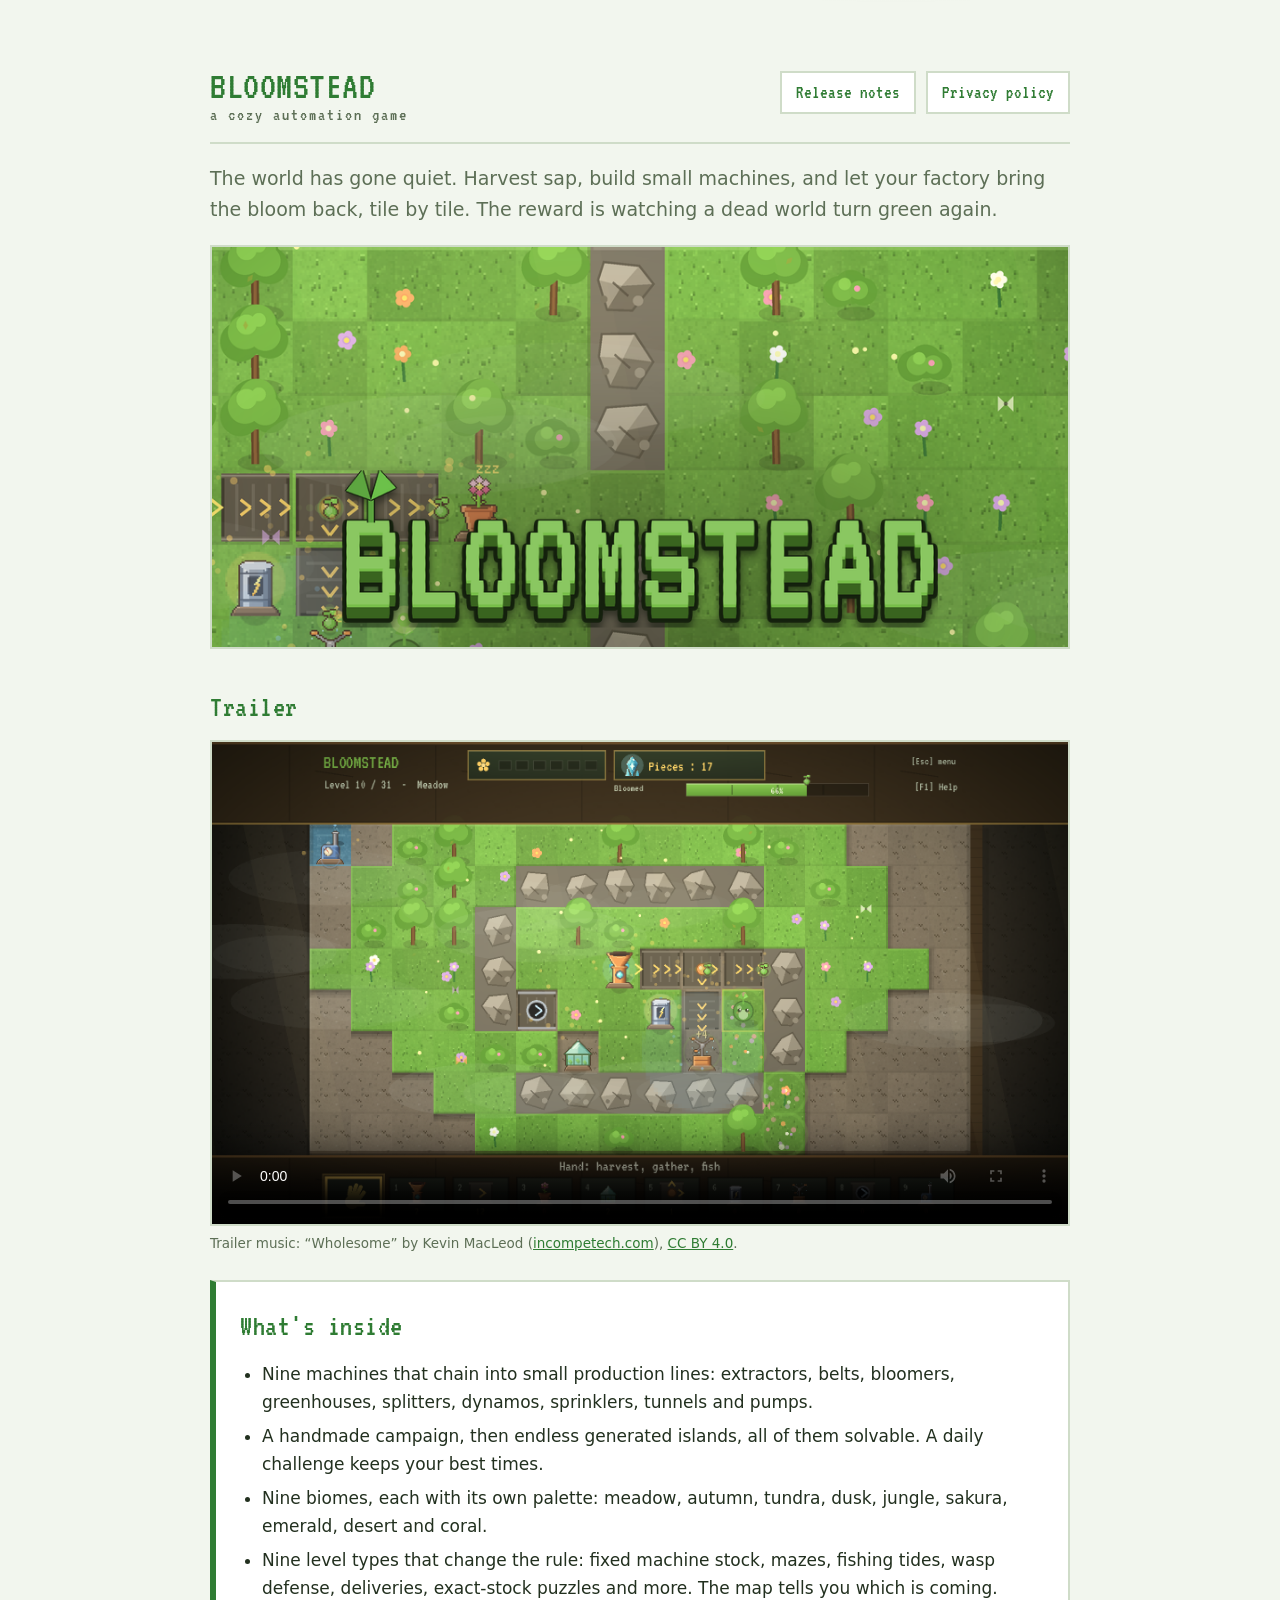
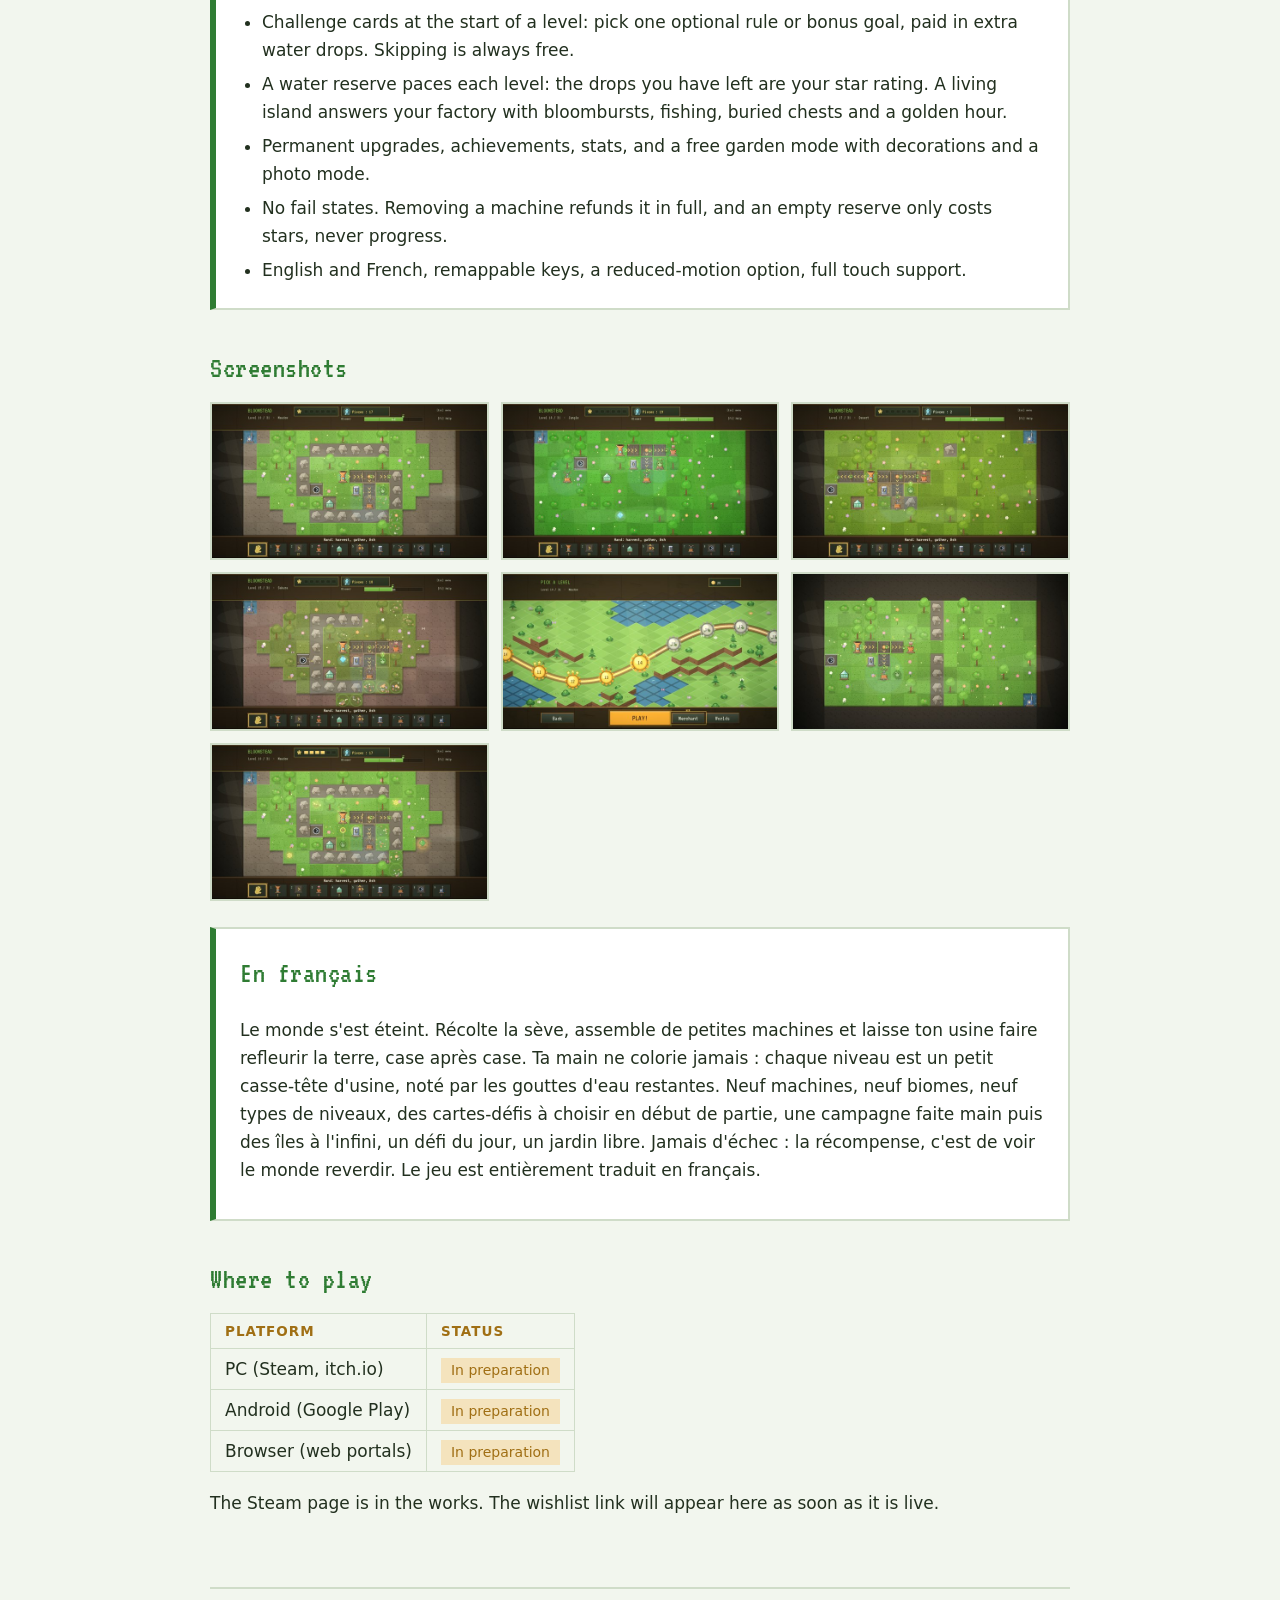
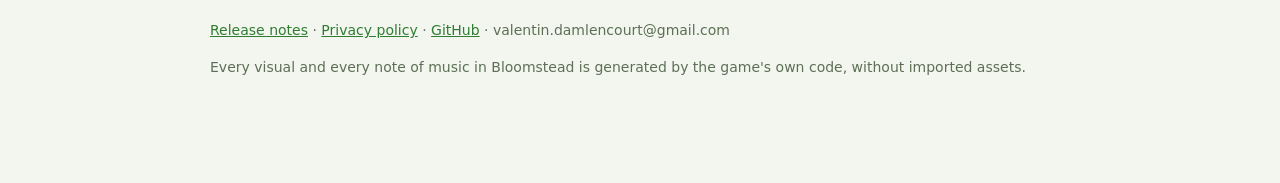
==== commit 429846d4: "Game page catches up with the strategy pivot: new screenshots and thumbs (plus the living island), f" ====
--- a/index.html
+++ b/index.html
@@ -104,12 +104,12 @@
 factory bring the bloom back, tile by tile. The reward is watching a dead world
 turn green again.</p>
 
-<img class="hero" src="media/header_capsule.png" alt="Bloomstead — a blooming meadow with a little sap factory" width="920" height="430">
+<img class="hero" src="media/header_capsule.png" alt="Bloomstead: a blooming meadow with a little sap factory" width="920" height="430">
 
 <h2>Trailer</h2>
 <video controls preload="metadata" poster="media/screenshot_01_factory_meadow.png">
   <source src="media/bloomstead_trailer.mp4" type="video/mp4">
-  Your browser cannot play this video — <a href="media/bloomstead_trailer.mp4">download the trailer</a>.
+  Your browser cannot play this video: <a href="media/bloomstead_trailer.mp4">download the trailer</a>.
 </video>
 <p style="color: var(--dim); font-size: 13.5px; margin-top: 6px;">Trailer music: “Wholesome” by Kevin MacLeod (<a href="https://incompetech.com">incompetech.com</a>), <a href="https://creativecommons.org/licenses/by/4.0/">CC BY 4.0</a>.</p>
 
@@ -119,9 +119,11 @@
   <li>Nine machines that chain into small production lines: extractors, belts, bloomers, greenhouses, splitters, dynamos, sprinklers, tunnels and pumps.</li>
   <li>A handmade campaign, then endless generated islands, all of them solvable. A daily challenge keeps your best times.</li>
   <li>Nine biomes, each with its own palette: meadow, autumn, tundra, dusk, jungle, sakura, emerald, desert and coral.</li>
-  <li>You can also plant by hand. Carry a seed anywhere; the machines do the scale, your hands do the details.</li>
+  <li>Nine level types that change the rule: fixed machine stock, mazes, fishing tides, wasp defense, deliveries, exact-stock puzzles and more. The map tells you which is coming.</li>
+  <li>Challenge cards at the start of a level: pick one optional rule or bonus goal, paid in extra water drops. Skipping is always free.</li>
+  <li>A water reserve paces each level: the drops you have left are your star rating. A living island answers your factory with bloombursts, fishing, buried chests and a golden hour.</li>
   <li>Permanent upgrades, achievements, stats, and a free garden mode with decorations and a photo mode.</li>
-  <li>No timers and no failure. Removing a machine refunds it in full, so you can never get stuck.</li>
+  <li>No fail states. Removing a machine refunds it in full, and an empty reserve only costs stars, never progress.</li>
   <li>English and French, remappable keys, a reduced-motion option, full touch support.</li>
 </ul>
 </section>
@@ -131,17 +133,20 @@
   <a href="media/screenshot_01_factory_meadow.png"><img loading="lazy" src="media/thumbs/screenshot_01_factory_meadow.jpg" alt="A little factory rebloooming a meadow" width="640" height="360"></a>
   <a href="media/screenshot_02_bloom_wave_jungle.png"><img loading="lazy" src="media/thumbs/screenshot_02_bloom_wave_jungle.jpg" alt="Sprinklers firing a bloom wave in the jungle" width="640" height="360"></a>
   <a href="media/screenshot_03_desert.png"><img loading="lazy" src="media/thumbs/screenshot_03_desert.jpg" alt="A conveyor chain crossing the desert" width="640" height="360"></a>
-  <a href="media/screenshot_04_sakura.png"><img loading="lazy" src="media/thumbs/screenshot_04_sakura.jpg" alt="Planting by hand under the sakura" width="640" height="360"></a>
+  <a href="media/screenshot_04_sakura.png"><img loading="lazy" src="media/thumbs/screenshot_04_sakura.jpg" alt="A factory blooming under the sakura petals" width="640" height="360"></a>
   <a href="media/screenshot_05_world_map.png"><img loading="lazy" src="media/thumbs/screenshot_05_world_map.jpg" alt="The world map and its golden path" width="640" height="360"></a>
   <a href="media/screenshot_06_garden.png"><img loading="lazy" src="media/thumbs/screenshot_06_garden.jpg" alt="A fully bloomed garden" width="640" height="360"></a>
+  <a href="media/screenshot_07_living_island.png"><img loading="lazy" src="media/thumbs/screenshot_07_living_island.jpg" alt="The living island: an overcharge, a fishing line and bloombursts" width="640" height="360"></a>
 </div>
 
 <section class="card">
 <h2>En français</h2>
 <p>Le monde s'est éteint. Récolte la sève, assemble de petites machines et laisse ton
-usine faire refleurir la terre, case après case. Neuf machines, neuf biomes, une
-campagne faite main puis des îles à l'infini, un défi du jour, un jardin libre.
-Jamais d'échec : la récompense, c'est de voir le monde reverdir. Le jeu est
+usine faire refleurir la terre, case après case. Ta main ne colorie jamais : chaque
+niveau est un petit casse-tête d'usine, noté par les gouttes d'eau restantes. Neuf
+machines, neuf biomes, neuf types de niveaux, des cartes-défis à choisir en début de
+partie, une campagne faite main puis des îles à l'infini, un défi du jour, un jardin
+libre. Jamais d'échec : la récompense, c'est de voir le monde reverdir. Le jeu est
 entièrement traduit en français.</p>
 </section>
 
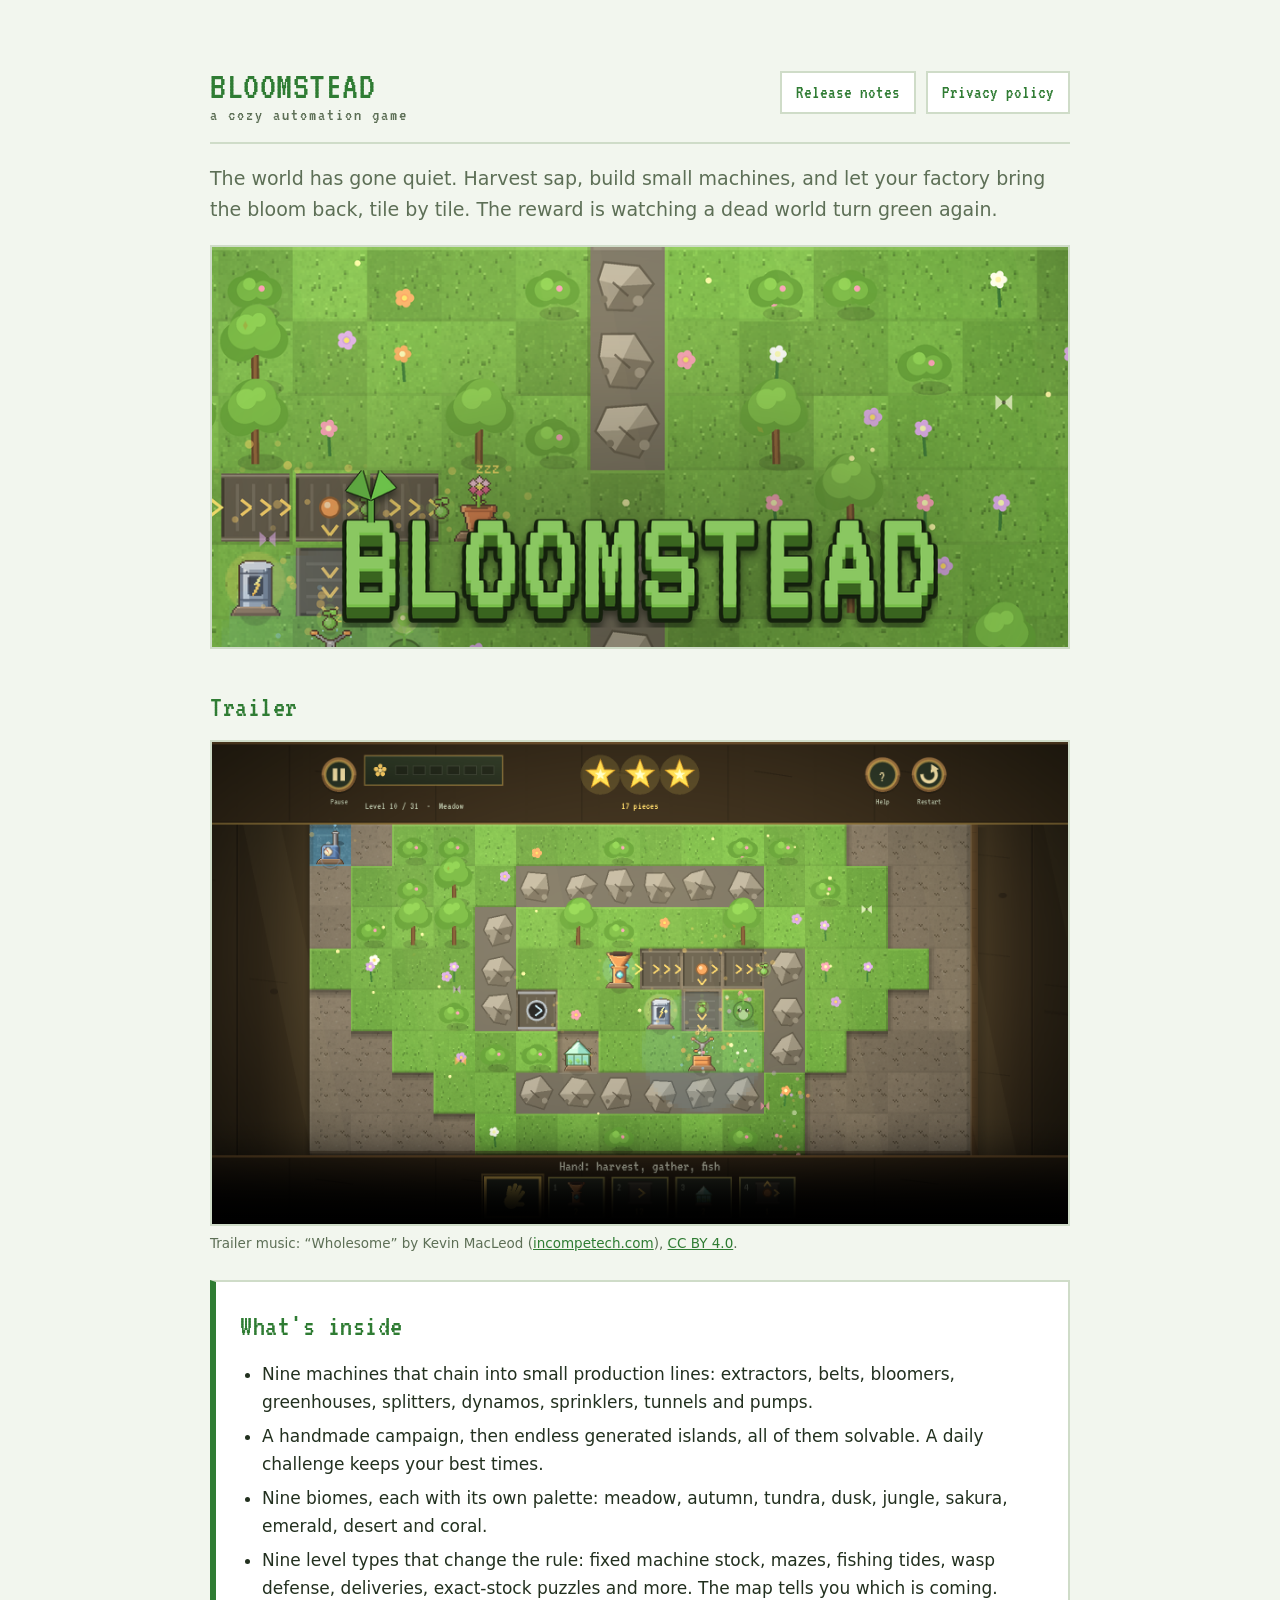
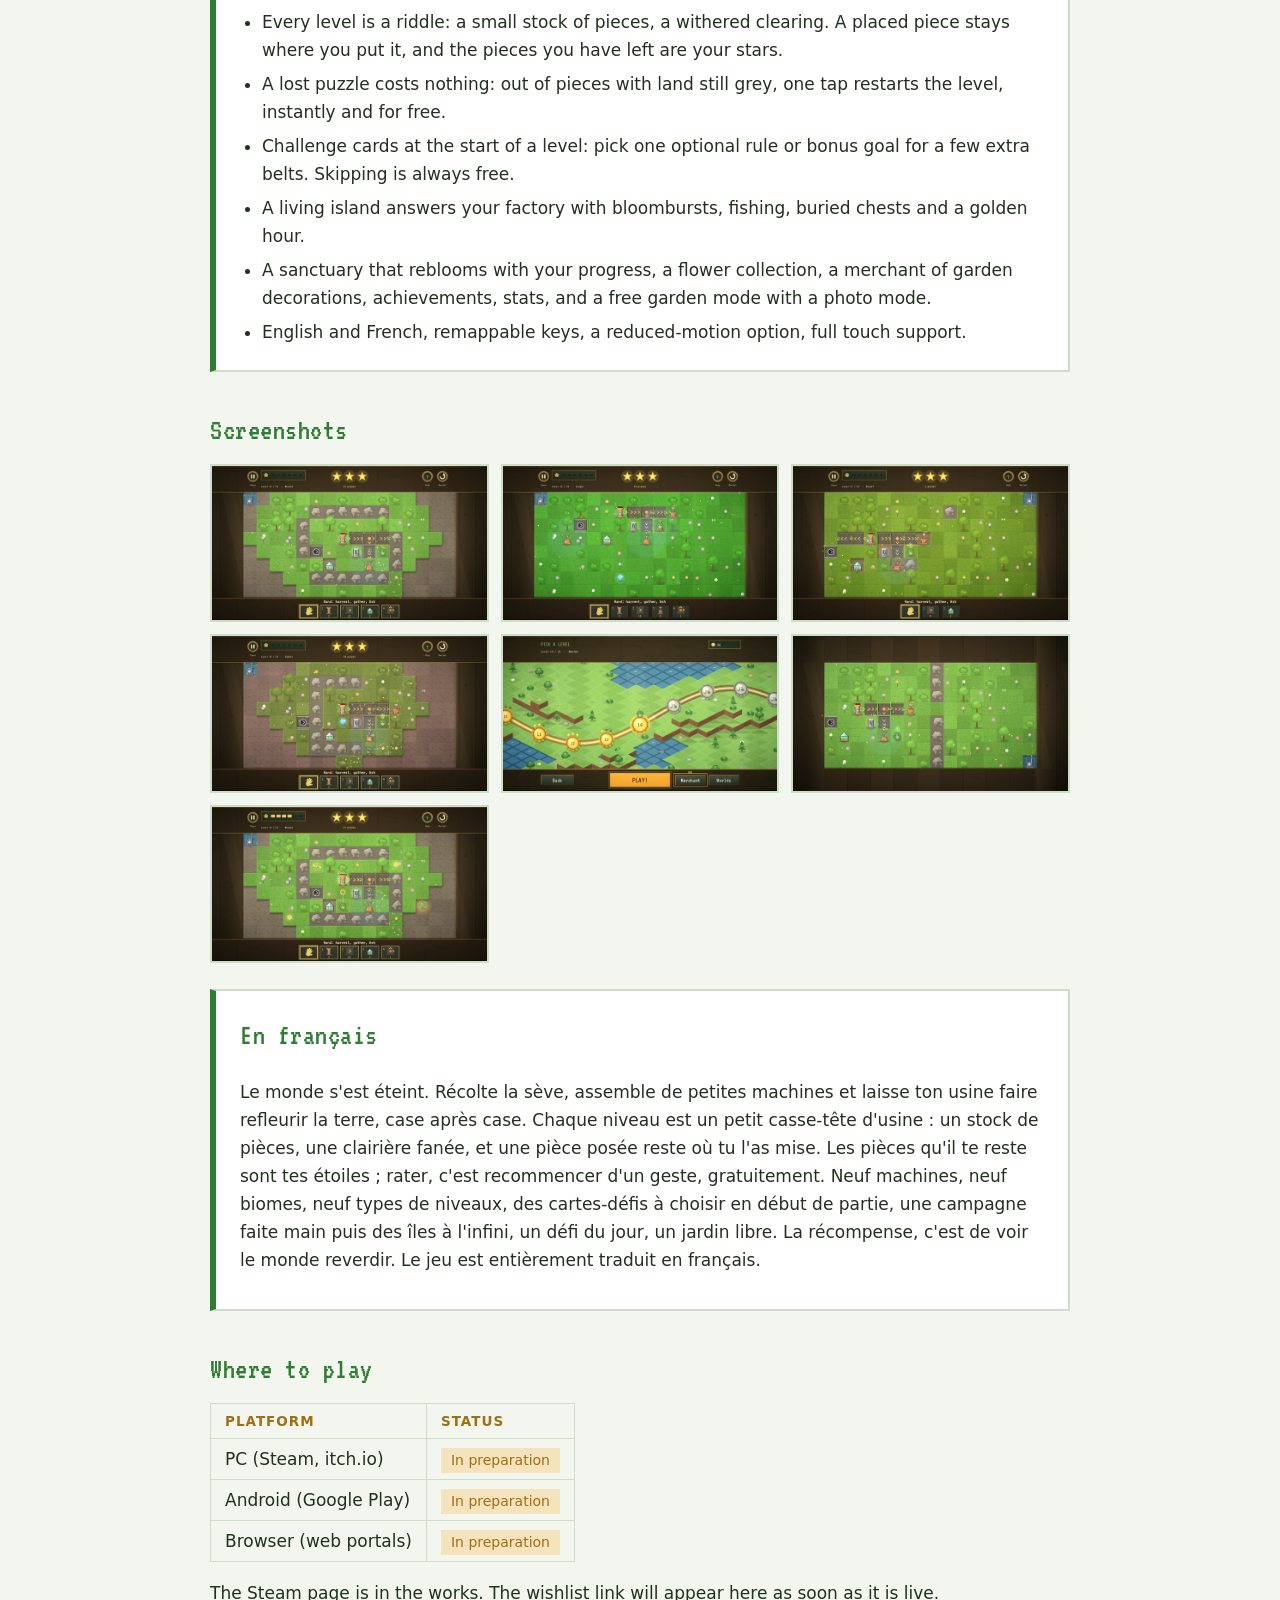
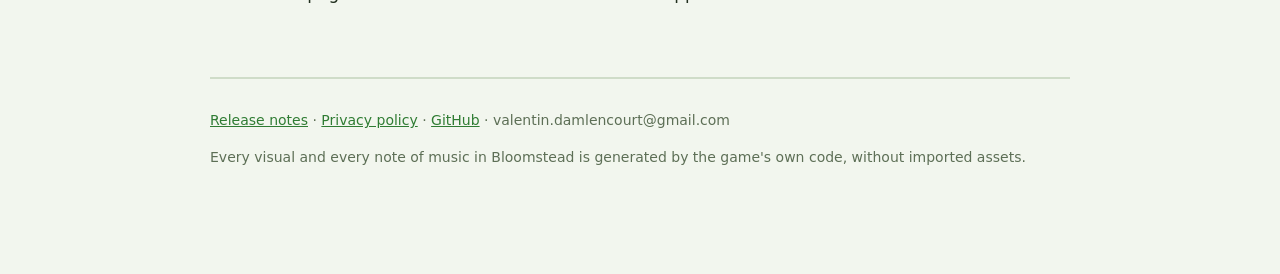
==== commit f76ebeb0: "Site follows the placed-for-good rule: features, French blurb, screenshots and trailer Features and " ====
--- a/index.html
+++ b/index.html
@@ -120,10 +120,11 @@
   <li>A handmade campaign, then endless generated islands, all of them solvable. A daily challenge keeps your best times.</li>
   <li>Nine biomes, each with its own palette: meadow, autumn, tundra, dusk, jungle, sakura, emerald, desert and coral.</li>
   <li>Nine level types that change the rule: fixed machine stock, mazes, fishing tides, wasp defense, deliveries, exact-stock puzzles and more. The map tells you which is coming.</li>
-  <li>Challenge cards at the start of a level: pick one optional rule or bonus goal, paid in extra water drops. Skipping is always free.</li>
-  <li>A water reserve paces each level: the drops you have left are your star rating. A living island answers your factory with bloombursts, fishing, buried chests and a golden hour.</li>
-  <li>Permanent upgrades, achievements, stats, and a free garden mode with decorations and a photo mode.</li>
-  <li>No fail states. Removing a machine refunds it in full, and an empty reserve only costs stars, never progress.</li>
+  <li>Every level is a riddle: a small stock of pieces, a withered clearing. A placed piece stays where you put it, and the pieces you have left are your stars.</li>
+  <li>A lost puzzle costs nothing: out of pieces with land still grey, one tap restarts the level, instantly and for free.</li>
+  <li>Challenge cards at the start of a level: pick one optional rule or bonus goal for a few extra belts. Skipping is always free.</li>
+  <li>A living island answers your factory with bloombursts, fishing, buried chests and a golden hour.</li>
+  <li>A sanctuary that reblooms with your progress, a flower collection, a merchant of garden decorations, achievements, stats, and a free garden mode with a photo mode.</li>
   <li>English and French, remappable keys, a reduced-motion option, full touch support.</li>
 </ul>
 </section>
@@ -142,11 +143,12 @@
 <section class="card">
 <h2>En français</h2>
 <p>Le monde s'est éteint. Récolte la sève, assemble de petites machines et laisse ton
-usine faire refleurir la terre, case après case. Ta main ne colorie jamais : chaque
-niveau est un petit casse-tête d'usine, noté par les gouttes d'eau restantes. Neuf
-machines, neuf biomes, neuf types de niveaux, des cartes-défis à choisir en début de
-partie, une campagne faite main puis des îles à l'infini, un défi du jour, un jardin
-libre. Jamais d'échec : la récompense, c'est de voir le monde reverdir. Le jeu est
+usine faire refleurir la terre, case après case. Chaque niveau est un petit casse-tête
+d'usine : un stock de pièces, une clairière fanée, et une pièce posée reste où tu l'as
+mise. Les pièces qu'il te reste sont tes étoiles ; rater, c'est recommencer d'un geste,
+gratuitement. Neuf machines, neuf biomes, neuf types de niveaux, des cartes-défis à
+choisir en début de partie, une campagne faite main puis des îles à l'infini, un défi
+du jour, un jardin libre. La récompense, c'est de voir le monde reverdir. Le jeu est
 entièrement traduit en français.</p>
 </section>
 
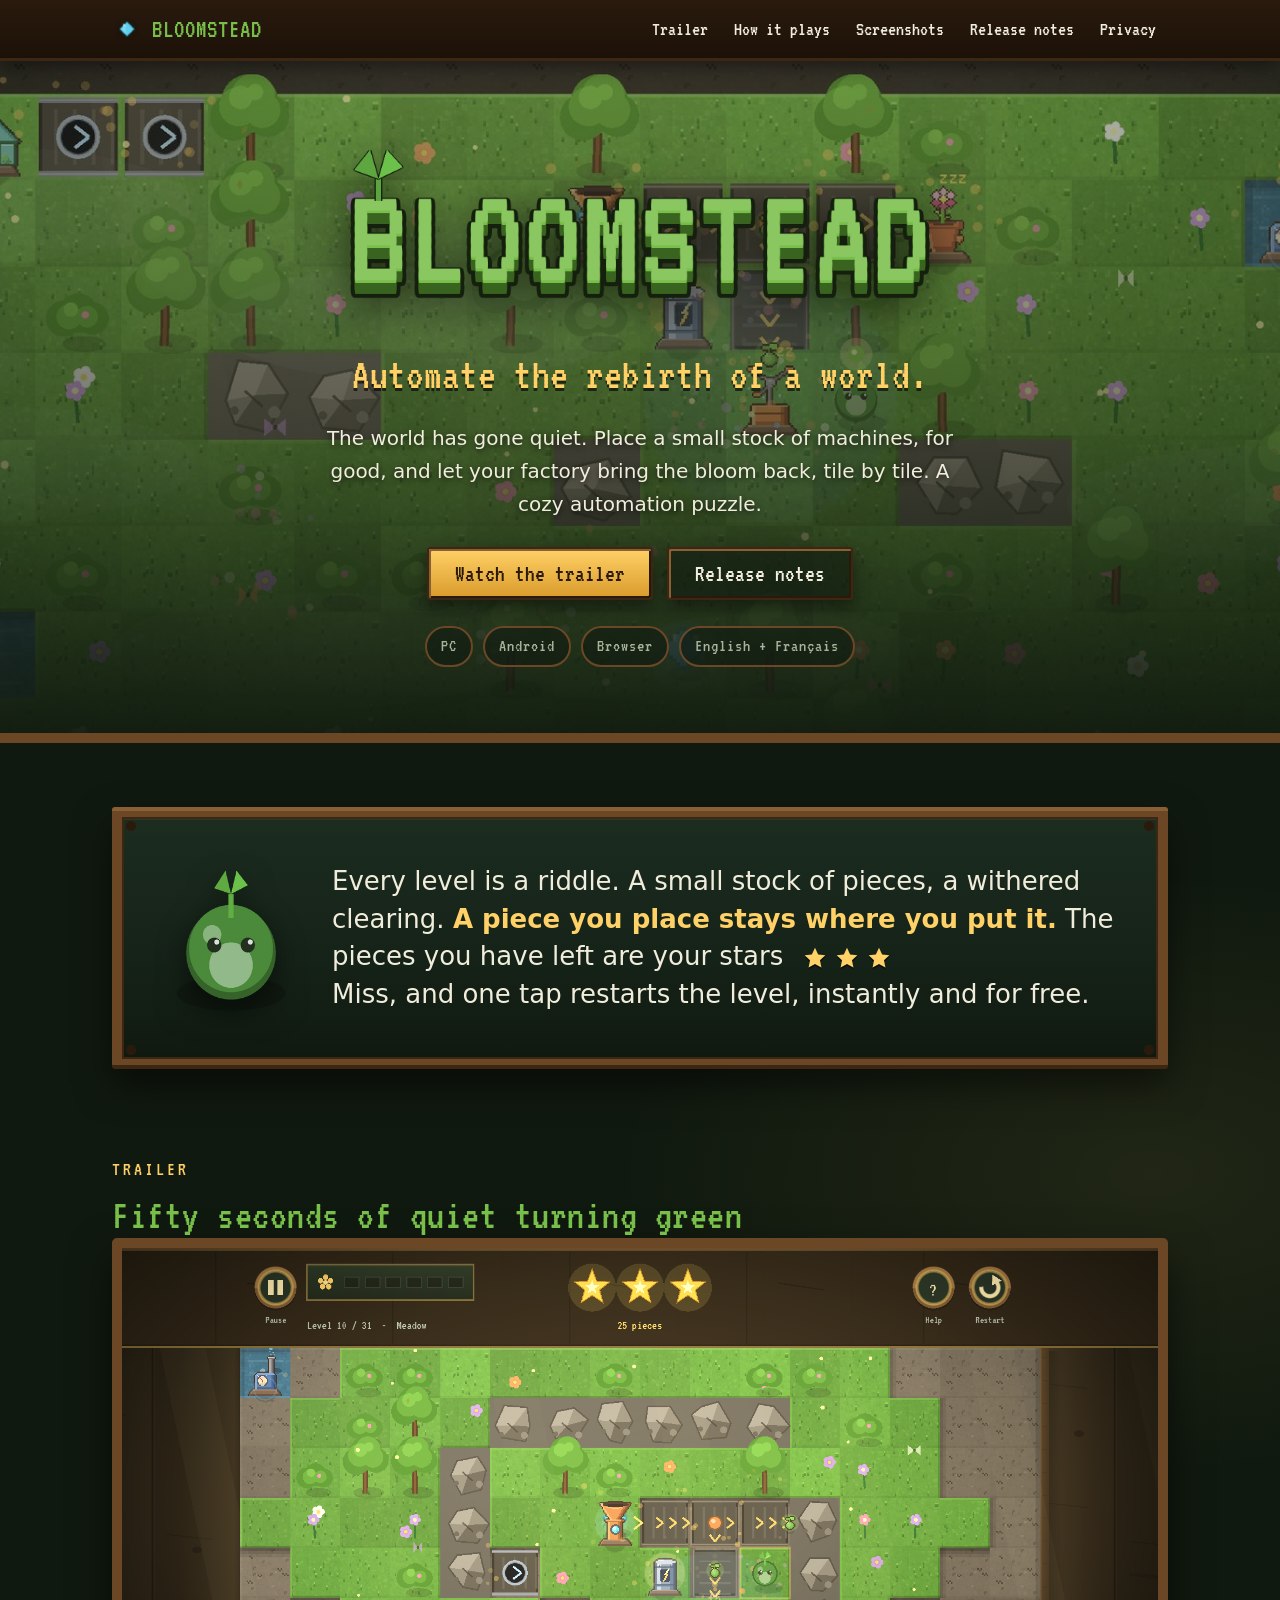
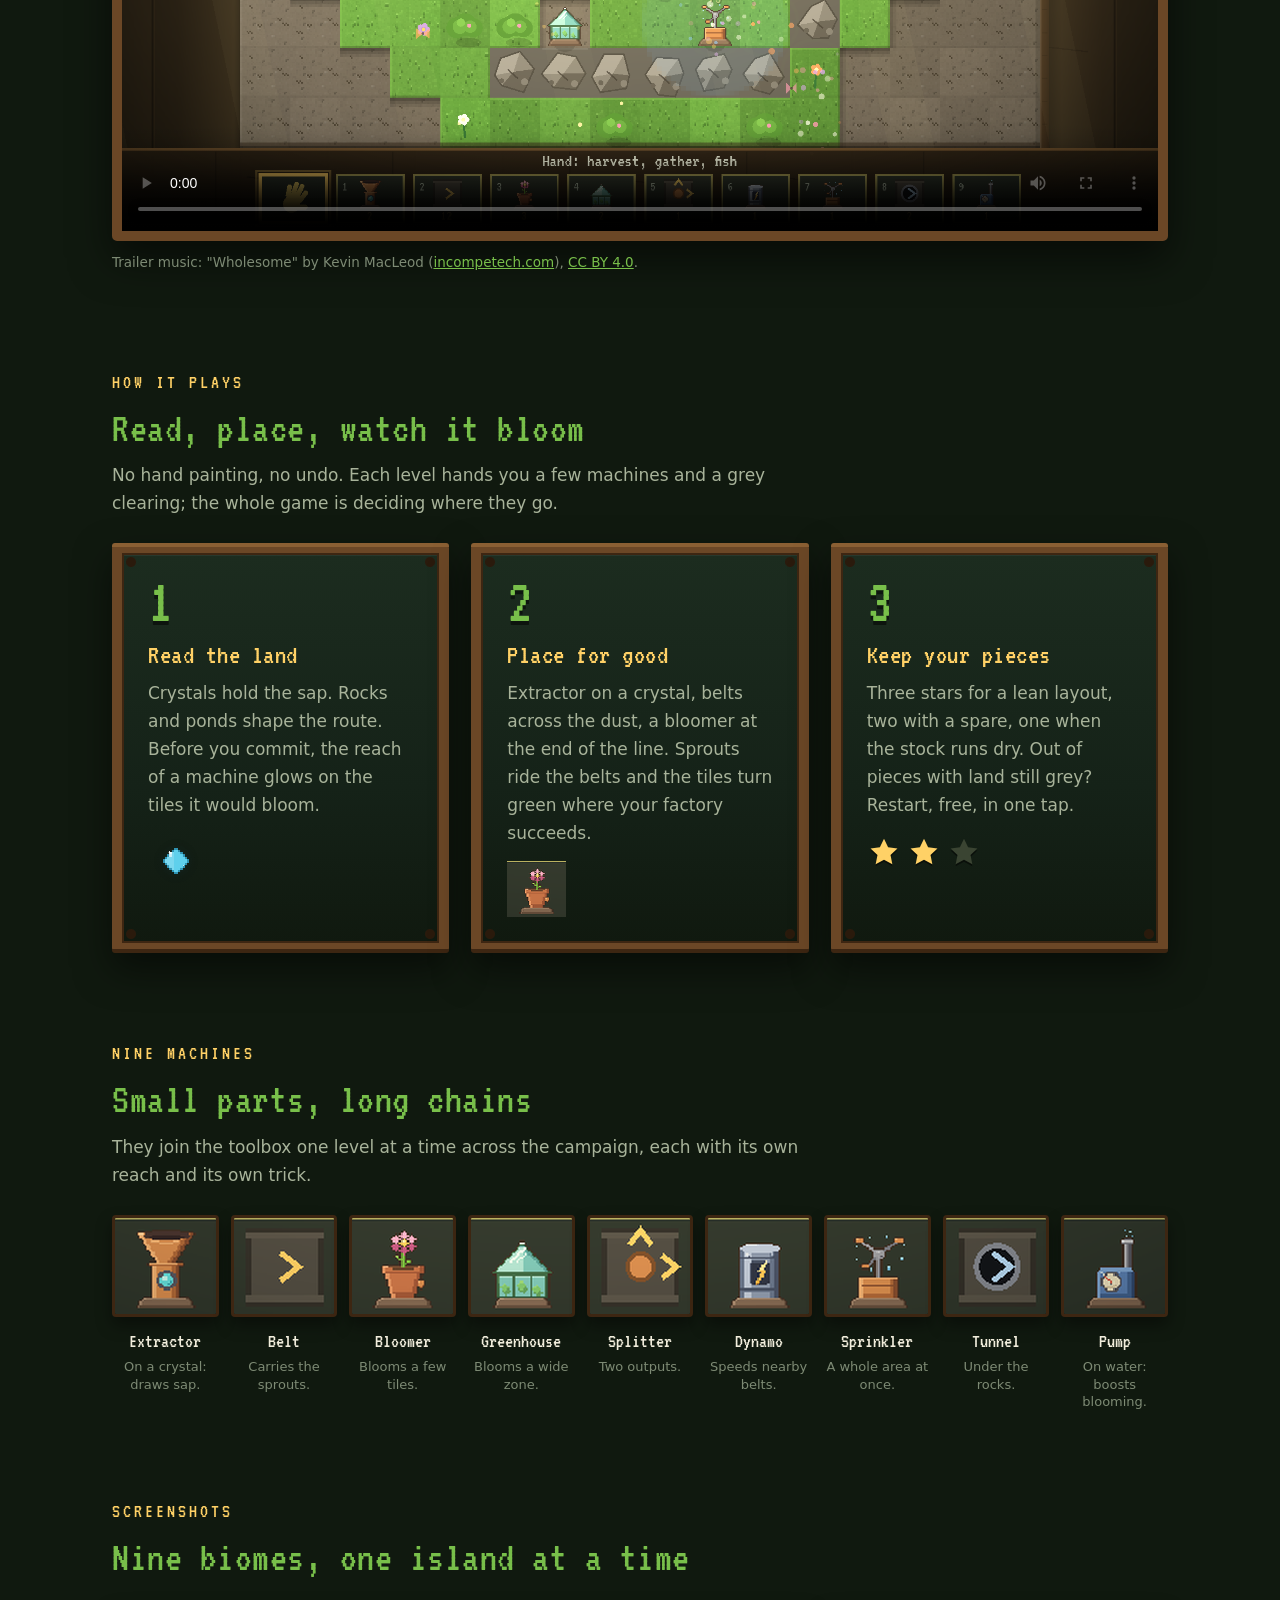
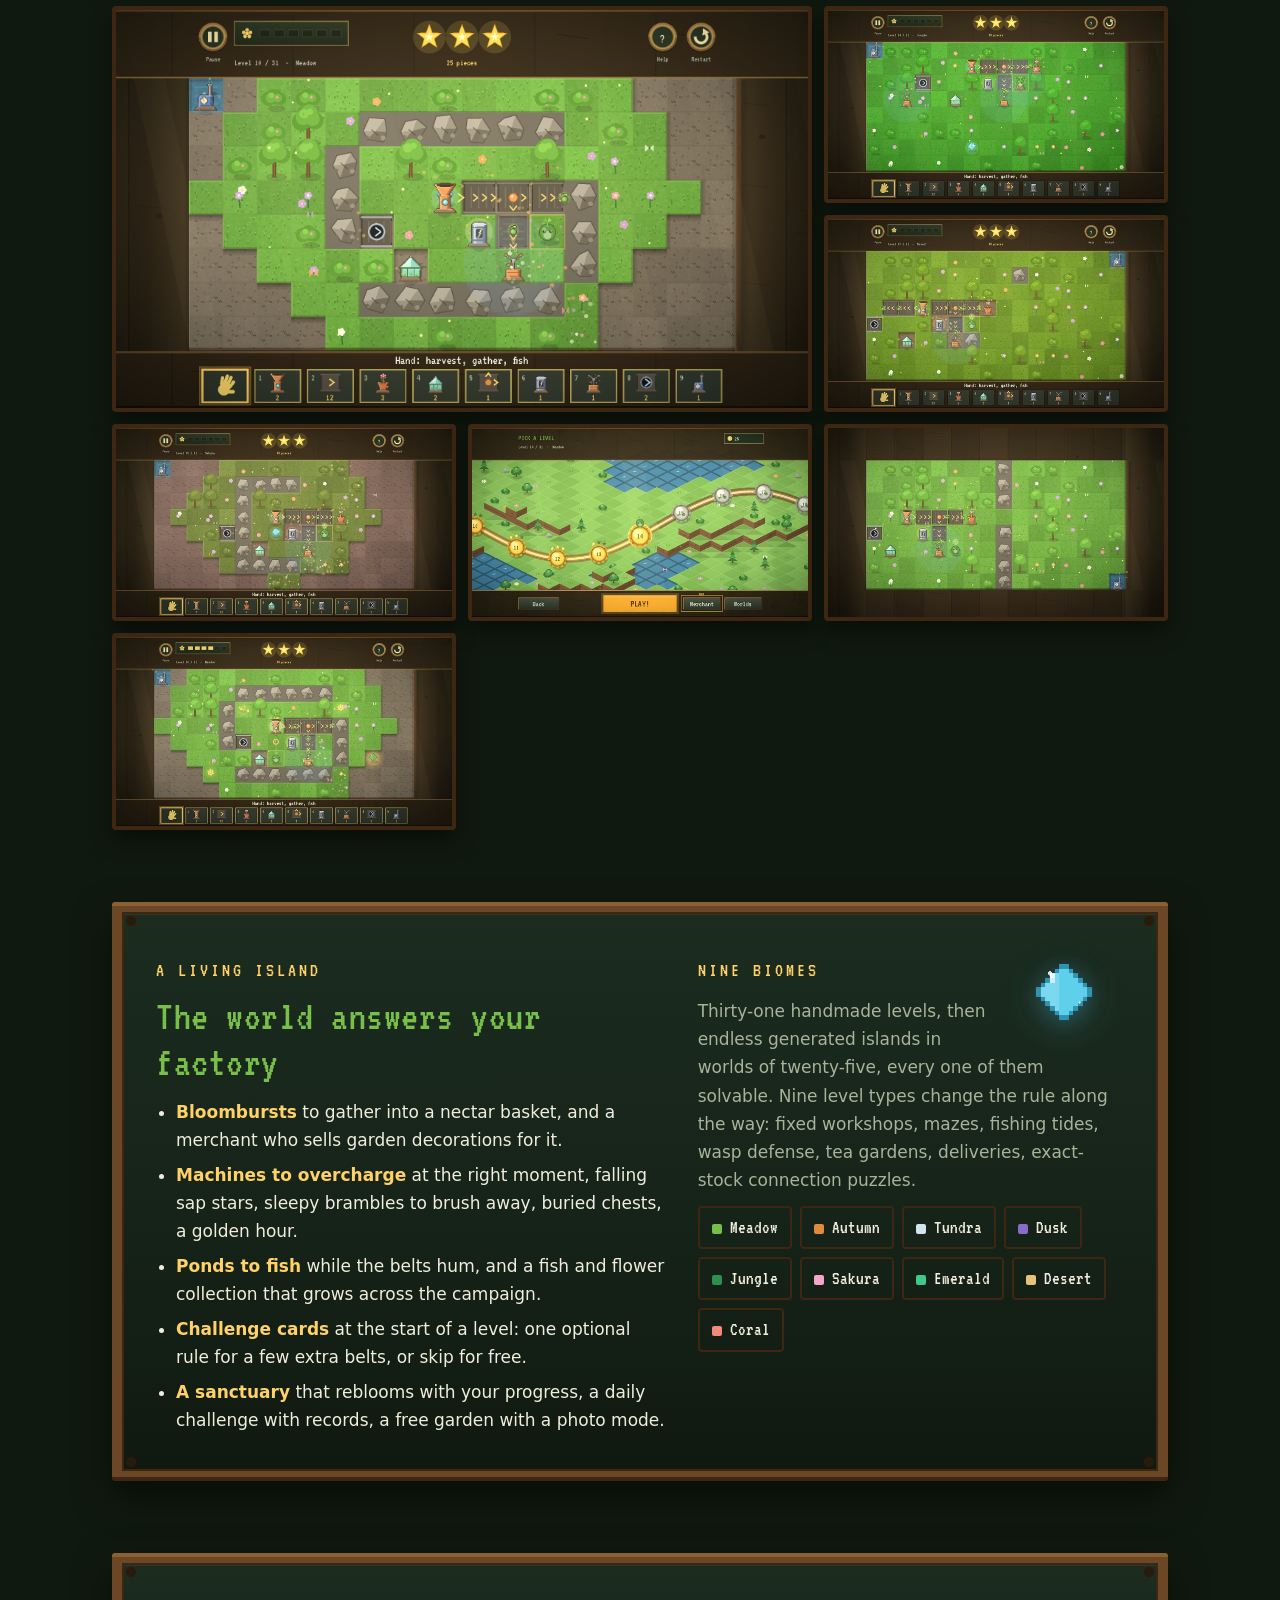
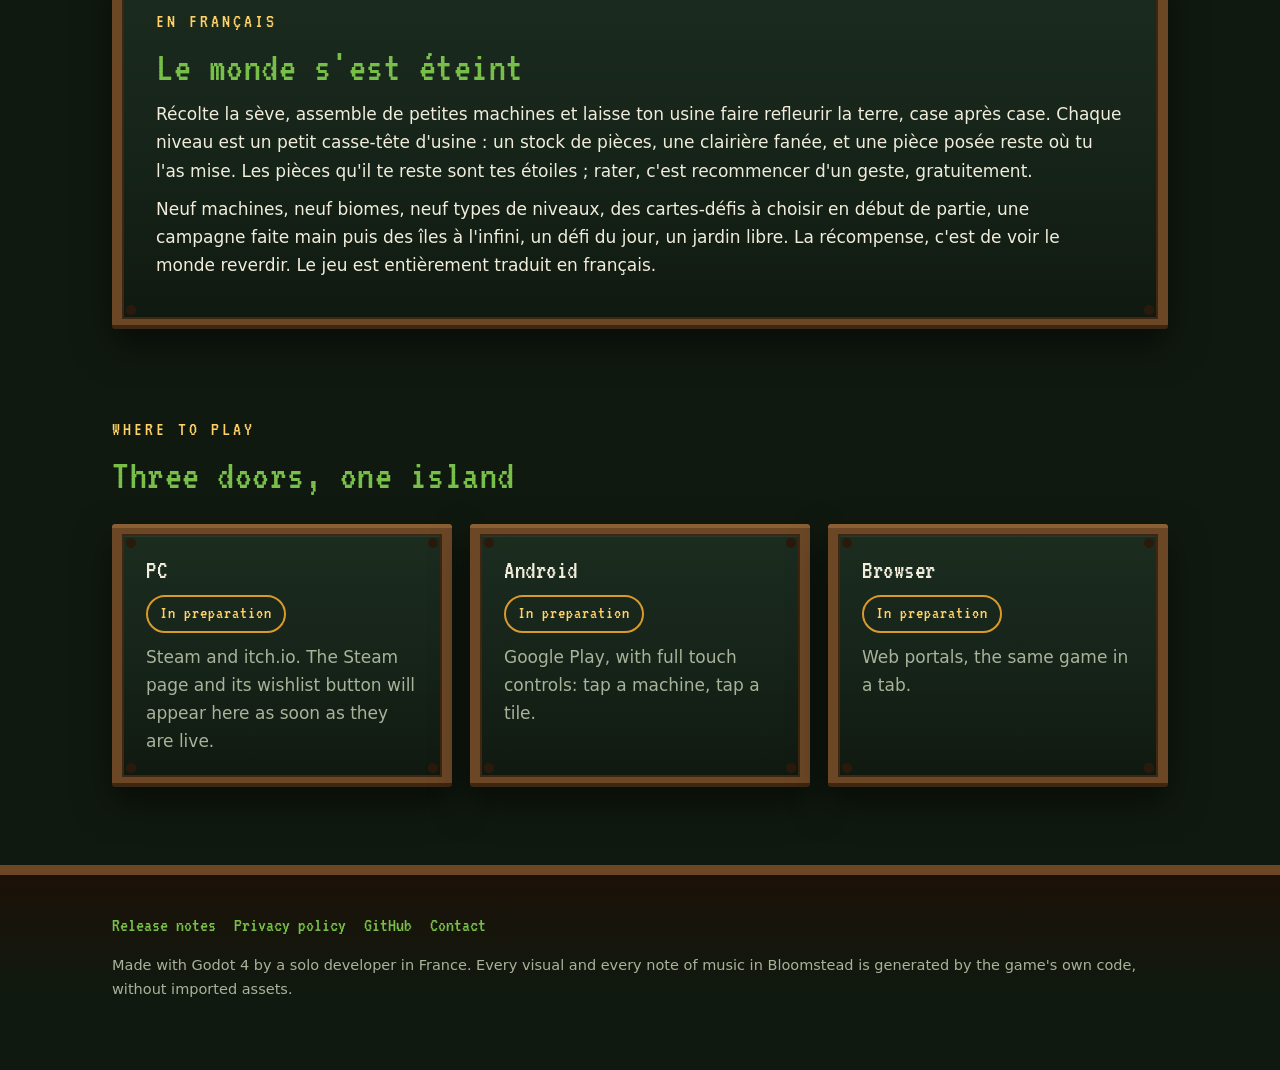
==== commit 7e0a402e: "Homepage rebuilt in the game's own look, trailer re-cut on the puzzle rule Full-bleed meadow hero wi" ====
--- a/index.html
+++ b/index.html
@@ -3,169 +3,322 @@
 <head>
 <meta charset="utf-8">
 <meta name="viewport" content="width=device-width, initial-scale=1">
-<title>Bloomstead · a cozy automation game</title>
-<meta name="description" content="The world has gone quiet. Build small machines and let your factory bring the bloom back, tile by tile. A cozy automation game.">
-<meta property="og:title" content="Bloomstead · a cozy automation game">
-<meta property="og:description" content="The world has gone quiet. Build small machines and let your factory bring the bloom back, tile by tile.">
+<title>Bloomstead · a cozy automation puzzle</title>
+<meta name="description" content="The world has gone quiet. Place a small stock of machines, for good, and let your factory bring the bloom back tile by tile. A cozy automation puzzle for PC, Android and browser.">
+<meta property="og:title" content="Bloomstead · a cozy automation puzzle">
+<meta property="og:description" content="The world has gone quiet. Place a small stock of machines, for good, and let your factory bring the bloom back tile by tile.">
 <meta property="og:image" content="https://bloodstead.github.io/bloomstead-privacy/media/main_capsule.png">
 <meta property="og:type" content="website">
 <meta property="og:url" content="https://bloodstead.github.io/bloomstead-privacy/">
+<meta name="theme-color" content="#10190f">
 <style>
-@font-face {
-  font-family: "VT323";
-  src: url("font.ttf") format("truetype");
-  font-display: swap;
-}
+@font-face { font-family: "VT323"; src: url("font.ttf") format("truetype"); font-display: swap; }
 :root {
-  --ground: #f2f6ee;
-  --panel: #ffffff;
-  --panel-edge: #cfdcc8;
-  --ink: #22301f;
-  --dim: #5d6f56;
-  --grass: #2f7c33;
-  --grass-bright: #3f9c44;
-  --amber: #a06f14;
-  --amber-soft: #f4e3bd;
-}
-@media (prefers-color-scheme: dark) {
-  :root {
-    --ground: #0d1410; --panel: #16221a; --panel-edge: #2c4030;
-    --ink: #e6efe0; --dim: #9db396; --grass: #8fe08a; --grass-bright: #aef2a6;
-    --amber: #e8c063; --amber-soft: #3a3015;
-  }
-}
-:root[data-theme="dark"] {
-  --ground: #0d1410; --panel: #16221a; --panel-edge: #2c4030;
-  --ink: #e6efe0; --dim: #9db396; --grass: #8fe08a; --grass-bright: #aef2a6;
-  --amber: #e8c063; --amber-soft: #3a3015;
-}
-:root[data-theme="light"] {
-  --ground: #f2f6ee; --panel: #ffffff; --panel-edge: #cfdcc8;
-  --ink: #22301f; --dim: #5d6f56; --grass: #2f7c33; --grass-bright: #3f9c44;
-  --amber: #a06f14; --amber-soft: #f4e3bd;
+  --board: #10190f; --board-2: #152218; --board-3: #1c2c1f;
+  --plank: #6b4726; --plank-hi: #8a5f33; --plank-dk: #3d2612; --peg: #2a1a0c;
+  --cream: #f1eddc; --dim: #a8b39a; --dim-2: #7d8a74;
+  --grass: #78bf4a; --grass-deep: #4f8f2e; --amber: #ffd166; --amber-deep: #d99a2b; --red: #e06a5a;
+  --pixel: "VT323", "Courier New", monospace;
 }
 * { box-sizing: border-box; }
-html { background: var(--ground); }
+html { background: var(--board); scroll-behavior: smooth; }
 body {
-  margin: 0; color: var(--ink);
-  font: 17px/1.65 "Segoe UI", system-ui, sans-serif;
-  background: radial-gradient(1200px 500px at 70% -10%, color-mix(in srgb, var(--grass) 7%, transparent), transparent 70%), var(--ground);
-}
-main { max-width: 900px; margin: 0 auto; padding: 40px 20px 90px; }
-header.site {
-  display: flex; align-items: baseline; justify-content: space-between; gap: 18px;
-  padding: 26px 0 18px; border-bottom: 2px solid var(--panel-edge); margin-bottom: 10px;
-  flex-wrap: wrap;
-}
-.brand, h1, h2 { font-family: "VT323", "Courier New", monospace; font-weight: 400; letter-spacing: .5px; }
-.brand { font-size: 40px; line-height: 1; color: var(--grass); margin: 0; }
-.brand small { display: block; font-size: 18px; color: var(--dim); letter-spacing: 2px; }
-nav.top { display: flex; gap: 10px; flex-wrap: wrap; }
-nav.top a { font-family: "VT323", monospace; font-size: 19px; color: var(--grass); text-decoration: none; border: 2px solid var(--panel-edge); padding: 4px 14px; background: var(--panel); }
-nav.top a:hover, nav.top a:focus-visible { border-color: var(--grass); outline: none; }
-p.lead { color: var(--dim); font-size: 19px; }
-h2 { font-size: 30px; color: var(--grass); margin: 34px 0 8px; }
-.hero { width: 100%; height: auto; display: block; border: 2px solid var(--panel-edge); image-rendering: auto; }
-video {
-  width: 100%; height: auto; display: block;
-  border: 2px solid var(--panel-edge); background: #000;
-}
-.gallery { display: grid; grid-template-columns: repeat(auto-fill, minmax(260px, 1fr)); gap: 12px; margin-top: 8px; }
-.gallery a { display: block; border: 2px solid var(--panel-edge); background: var(--panel); }
-.gallery a:hover, .gallery a:focus-visible { border-color: var(--grass); outline: none; }
-.gallery img { width: 100%; height: auto; display: block; }
-ul.features { margin: 8px 0 0; padding-left: 22px; }
-ul.features li { margin: 6px 0; }
-section.card {
-  border: 2px solid var(--panel-edge); border-left: 6px solid var(--grass);
-  background: var(--panel); padding: 6px 24px 18px; margin: 26px 0;
-}
-section.card h2 { margin-top: 14px; }
-table { border-collapse: collapse; margin-top: 6px; }
-td, th { border: 1px solid var(--panel-edge); padding: 6px 14px; text-align: left; }
-th { color: var(--amber); text-transform: uppercase; font-size: 13.5px; letter-spacing: 1px; }
-.pill { display: inline-block; background: var(--amber-soft); color: var(--amber); padding: 1px 10px; font-size: 14px; }
-footer { margin-top: 70px; color: var(--dim); font-size: 14px; border-top: 2px solid var(--panel-edge); padding-top: 16px; }
+  margin: 0; color: var(--cream); background: var(--board);
+  font: 17px/1.65 "Segoe UI", system-ui, -apple-system, sans-serif;
+  background-image:
+    radial-gradient(1100px 600px at 15% 0%, rgba(120, 191, 74, .10), transparent 65%),
+    radial-gradient(900px 500px at 90% 20%, rgba(255, 209, 102, .07), transparent 60%);
+}
 a { color: var(--grass); }
-a:focus-visible { outline: 2px solid var(--amber); outline-offset: 2px; }
+a:focus-visible, button:focus-visible { outline: 3px solid var(--amber); outline-offset: 3px; }
+img { max-width: 100%; height: auto; display: block; }
+.pixel { font-family: var(--pixel); font-weight: 400; letter-spacing: .5px; }
+h1, h2, h3 { font-family: var(--pixel); font-weight: 400; letter-spacing: .5px; margin: 0; }
+h2 { font-size: clamp(30px, 4vw, 42px); color: var(--grass); line-height: 1.1; }
+h3 { font-size: 28px; color: var(--amber); line-height: 1.1; }
+p { margin: .6em 0; }
+.wrap { max-width: 1100px; margin: 0 auto; padding: 0 22px; }
+
+/* ---------- top rail ---------- */
+.top {
+  position: sticky; top: 0; z-index: 10;
+  background: linear-gradient(180deg, #2a1a0d, #1c1108);
+  border-bottom: 3px solid var(--plank-dk); box-shadow: 0 6px 18px rgba(0, 0, 0, .45);
+}
+.top .wrap { display: flex; align-items: center; justify-content: space-between; gap: 16px; min-height: 58px; padding-top: 6px; padding-bottom: 6px; }
+@media (max-width: 700px) { .top .wrap { flex-direction: column; gap: 4px; } nav { justify-content: center; } }
+.brand { display: flex; align-items: center; gap: 10px; color: var(--grass); text-decoration: none; }
+.brand img { height: 30px; width: auto; }
+.brand span { font-family: var(--pixel); font-size: 26px; letter-spacing: 1px; }
+nav a { font-family: var(--pixel); font-size: 20px; color: var(--cream); text-decoration: none; padding: 6px 12px; border-radius: 4px; }
+nav a:hover { color: var(--amber); background: rgba(255, 255, 255, .06); }
+nav { display: flex; gap: 2px; flex-wrap: wrap; justify-content: flex-end; }
+
+/* ---------- hero ---------- */
+.hero { position: relative; overflow: hidden; background: #0b120c url("media/hero.jpg") center 35% / cover no-repeat; border-bottom: 10px solid var(--plank); }
+.hero::before {
+  content: ""; position: absolute; inset: 0;
+  background: linear-gradient(180deg, rgba(8, 14, 10, .30) 0%, rgba(8, 14, 10, .55) 55%, rgba(16, 25, 15, .96) 100%);
+}
+.hero .inner { position: relative; z-index: 1; text-align: center; padding: 84px 22px 66px; max-width: 900px; margin: 0 auto; }
+.hero .logo { width: min(620px, 82vw); margin: 0 auto 6px; filter: drop-shadow(0 10px 22px rgba(0, 0, 0, .55)); }
+.hero .tag { font-family: var(--pixel); font-size: clamp(28px, 4.2vw, 44px); color: var(--amber); text-shadow: 0 3px 0 rgba(0, 0, 0, .6); margin: 8px 0 4px; }
+.hero .lead { font-size: clamp(17px, 1.7vw, 20px); color: var(--cream); max-width: 640px; margin: 10px auto 26px; text-shadow: 0 2px 6px rgba(0, 0, 0, .7); }
+.actions { display: flex; gap: 14px; justify-content: center; flex-wrap: wrap; }
+.btn {
+  font-family: var(--pixel); font-size: 24px; line-height: 1; padding: 13px 26px 12px; text-decoration: none; display: inline-block;
+  color: var(--cream); background: linear-gradient(180deg, #2a3b29, #1a271b);
+  border: 2px solid var(--plank-dk); border-radius: 3px;
+  box-shadow: inset 2px 2px 0 var(--plank-hi), inset -2px -2px 0 var(--peg), 0 8px 16px rgba(0, 0, 0, .40);
+  transition: transform .12s ease, filter .12s ease;
+}
+.btn:hover { transform: translateY(-2px); filter: brightness(1.08); }
+.btn.primary { background: linear-gradient(180deg, var(--amber), var(--amber-deep)); color: #2b1a08; }
+.btn.ghost { background: rgba(16, 25, 15, .55); }
+.pills { display: flex; gap: 10px; justify-content: center; flex-wrap: wrap; margin-top: 26px; }
+.pill { font-family: var(--pixel); font-size: 18px; letter-spacing: 1px; padding: 4px 14px; border: 2px solid var(--plank); border-radius: 999px; color: var(--dim); background: rgba(16, 25, 15, .6); }
+
+/* ---------- wooden signs ---------- */
+.sign {
+  position: relative; border: 10px solid var(--plank); border-radius: 5px; padding: 30px 34px;
+  background:
+    radial-gradient(circle at 9px 9px, var(--peg) 4.5px, transparent 5.5px),
+    radial-gradient(circle at calc(100% - 9px) 9px, var(--peg) 4.5px, transparent 5.5px),
+    radial-gradient(circle at 9px calc(100% - 9px), var(--peg) 4.5px, transparent 5.5px),
+    radial-gradient(circle at calc(100% - 9px) calc(100% - 9px), var(--peg) 4.5px, transparent 5.5px),
+    linear-gradient(180deg, var(--board-3), var(--board-2) 60%, var(--board));
+  box-shadow: inset 0 0 0 2px var(--plank-dk), inset 0 3px 0 rgba(255, 255, 255, .06), 0 16px 36px rgba(0, 0, 0, .5);
+}
+.sign::before { content: ""; position: absolute; left: -10px; right: -10px; top: -10px; height: 4px; background: var(--plank-hi); border-radius: 3px 3px 0 0; }
+.sign::after { content: ""; position: absolute; left: -10px; right: -10px; bottom: -10px; height: 4px; background: var(--plank-dk); border-radius: 0 0 3px 3px; }
+section.block { padding: 64px 0 8px; }
+.kicker { font-family: var(--pixel); font-size: 20px; letter-spacing: 3px; text-transform: uppercase; color: var(--amber); margin-bottom: 6px; }
+.sub { color: var(--dim); max-width: 720px; }
+
+/* rule sign with the mascot */
+.rule { display: grid; grid-template-columns: 150px 1fr; gap: 26px; align-items: center; }
+.rule .mascot { width: 150px; filter: drop-shadow(0 8px 14px rgba(0, 0, 0, .5)); }
+.rule .say { font-size: clamp(20px, 2.2vw, 26px); line-height: 1.45; }
+.rule .say strong { color: var(--amber); font-weight: 600; }
+.stars { display: inline-flex; gap: 6px; vertical-align: middle; margin-left: 10px; }
+.star { width: 26px; height: 26px; fill: var(--amber); filter: drop-shadow(0 2px 0 rgba(0, 0, 0, .5)); }
+.star.off { fill: #3a4432; }
+@media (max-width: 640px) { .rule { grid-template-columns: 1fr; text-align: center; } .rule .mascot { margin: 0 auto; } }
+
+/* trailer */
+.trailer video { width: 100%; height: auto; display: block; background: #000; border: 10px solid var(--plank); border-radius: 5px; box-shadow: 0 18px 40px rgba(0, 0, 0, .55); }
+.credit { color: var(--dim-2); font-size: 13.5px; margin-top: 10px; }
+
+/* three steps */
+.steps { display: grid; grid-template-columns: repeat(auto-fit, minmax(260px, 1fr)); gap: 22px; margin-top: 26px; }
+.step { padding: 24px 26px 26px; }
+.step .n { font-family: var(--pixel); font-size: 64px; line-height: .8; color: var(--grass); text-shadow: 0 4px 0 rgba(0, 0, 0, .5); }
+.step h3 { margin: 12px 0 8px; }
+.step p { color: var(--dim); margin: 0; }
+.step img { height: 56px; width: auto; margin-top: 14px; image-rendering: pixelated; }
+.step .stars { margin: 16px 0 0; }
+.step .stars .star { width: 34px; height: 34px; }
+
+/* machines */
+.machines { display: grid; grid-template-columns: repeat(auto-fit, minmax(92px, 1fr)); gap: 12px; margin-top: 26px; }
+.machine { text-align: center; }
+.machine img { width: 100%; max-width: 110px; margin: 0 auto; border: 3px solid var(--plank-dk); border-radius: 4px; box-shadow: inset 0 0 0 2px #0b120c, 0 8px 16px rgba(0, 0, 0, .4); image-rendering: pixelated; }
+.machine span { display: block; font-family: var(--pixel); font-size: 20px; color: var(--cream); margin-top: 8px; }
+.machine small { display: block; color: var(--dim-2); font-size: 13px; line-height: 1.35; }
+
+/* gallery */
+.gallery { display: grid; grid-template-columns: repeat(3, 1fr); gap: 12px; margin-top: 26px; }
+.gallery a { display: block; border: 4px solid var(--plank-dk); border-radius: 4px; overflow: hidden; background: #000; box-shadow: 0 10px 22px rgba(0, 0, 0, .45); transition: transform .15s ease; }
+.gallery a:hover, .gallery a:focus-visible { transform: translateY(-3px); border-color: var(--plank-hi); outline: none; }
+.gallery a:first-child { grid-column: span 2; grid-row: span 2; }
+.gallery img { width: 100%; height: 100%; object-fit: cover; }
+@media (max-width: 700px) { .gallery { grid-template-columns: repeat(2, 1fr); } .gallery a:first-child { grid-column: span 2; grid-row: span 1; } }
+
+/* living island */
+.living { display: grid; grid-template-columns: 1.2fr 1fr; gap: 30px; align-items: start; }
+.living ul { margin: 12px 0 0; padding-left: 20px; }
+.living li { margin: 7px 0; }
+.living li b { color: var(--amber); font-weight: 600; }
+.biomes { display: flex; flex-wrap: wrap; gap: 8px; margin-top: 12px; }
+.biomes span { font-family: var(--pixel); font-size: 19px; padding: 4px 12px; border: 2px solid var(--plank-dk); border-radius: 4px; color: var(--cream); }
+.biomes span::before { content: ""; display: inline-block; width: 10px; height: 10px; border-radius: 2px; margin-right: 8px; background: var(--c, var(--grass)); vertical-align: -1px; }
+.crystal { width: 120px; float: right; margin: -10px 0 0 14px; image-rendering: pixelated; filter: drop-shadow(0 6px 12px rgba(95, 208, 236, .35)); }
+@media (max-width: 760px) { .living { grid-template-columns: 1fr; } }
+
+/* platforms */
+.platforms { display: grid; grid-template-columns: repeat(auto-fit, minmax(240px, 1fr)); gap: 18px; margin-top: 26px; }
+.platform { padding: 22px 24px; }
+.platform h3 { font-size: 26px; color: var(--cream); }
+.platform .status { display: inline-block; margin-top: 10px; font-family: var(--pixel); font-size: 18px; letter-spacing: 1px; color: var(--amber); border: 2px solid var(--amber-deep); border-radius: 999px; padding: 2px 12px; }
+.platform p { color: var(--dim); margin: 10px 0 0; }
+
+footer { margin-top: 70px; padding: 34px 0 60px; border-top: 10px solid var(--plank); background: linear-gradient(180deg, #1c1108, var(--board) 60%); color: var(--dim); font-size: 14.5px; }
+footer .links { display: flex; gap: 18px; flex-wrap: wrap; margin-bottom: 12px; }
+footer .links a { font-family: var(--pixel); font-size: 20px; text-decoration: none; }
 </style>
 </head>
 <body>
-<main>
-<header class="site">
-  <p class="brand">BLOOMSTEAD<small>a cozy automation game</small></p>
-  <nav class="top" aria-label="Navigation">
-    <a href="versions.html">Release notes</a>
-    <a href="privacy.html">Privacy policy</a>
-  </nav>
+<svg width="0" height="0" style="position:absolute" aria-hidden="true"><symbol id="star" viewBox="0 0 24 24"><path d="M12 2.6l2.9 6.1 6.6.8-4.9 4.6 1.3 6.6L12 17.5l-5.9 3.2 1.3-6.6L2.5 9.5l6.6-.8z"/></symbol></svg>
+
+<header class="top">
+  <div class="wrap">
+    <a class="brand" href="#"><img src="media/crystal.png" alt="" width="30" height="30"><span>BLOOMSTEAD</span></a>
+    <nav aria-label="Navigation">
+      <a href="#trailer">Trailer</a>
+      <a href="#how">How it plays</a>
+      <a href="#screens">Screenshots</a>
+      <a href="versions.html">Release notes</a>
+      <a href="privacy.html">Privacy</a>
+    </nav>
+  </div>
 </header>
 
-<p class="lead">The world has gone quiet. Harvest sap, build small machines, and let your
-factory bring the bloom back, tile by tile. The reward is watching a dead world
-turn green again.</p>
-
-<img class="hero" src="media/header_capsule.png" alt="Bloomstead: a blooming meadow with a little sap factory" width="920" height="430">
-
-<h2>Trailer</h2>
-<video controls preload="metadata" poster="media/screenshot_01_factory_meadow.png">
-  <source src="media/bloomstead_trailer.mp4" type="video/mp4">
-  Your browser cannot play this video: <a href="media/bloomstead_trailer.mp4">download the trailer</a>.
-</video>
-<p style="color: var(--dim); font-size: 13.5px; margin-top: 6px;">Trailer music: “Wholesome” by Kevin MacLeod (<a href="https://incompetech.com">incompetech.com</a>), <a href="https://creativecommons.org/licenses/by/4.0/">CC BY 4.0</a>.</p>
-
-<section class="card">
-<h2>What's inside</h2>
-<ul class="features">
-  <li>Nine machines that chain into small production lines: extractors, belts, bloomers, greenhouses, splitters, dynamos, sprinklers, tunnels and pumps.</li>
-  <li>A handmade campaign, then endless generated islands, all of them solvable. A daily challenge keeps your best times.</li>
-  <li>Nine biomes, each with its own palette: meadow, autumn, tundra, dusk, jungle, sakura, emerald, desert and coral.</li>
-  <li>Nine level types that change the rule: fixed machine stock, mazes, fishing tides, wasp defense, deliveries, exact-stock puzzles and more. The map tells you which is coming.</li>
-  <li>Every level is a riddle: a small stock of pieces, a withered clearing. A placed piece stays where you put it, and the pieces you have left are your stars.</li>
-  <li>A lost puzzle costs nothing: out of pieces with land still grey, one tap restarts the level, instantly and for free.</li>
-  <li>Challenge cards at the start of a level: pick one optional rule or bonus goal for a few extra belts. Skipping is always free.</li>
-  <li>A living island answers your factory with bloombursts, fishing, buried chests and a golden hour.</li>
-  <li>A sanctuary that reblooms with your progress, a flower collection, a merchant of garden decorations, achievements, stats, and a free garden mode with a photo mode.</li>
-  <li>English and French, remappable keys, a reduced-motion option, full touch support.</li>
-</ul>
+<section class="hero">
+  <div class="inner">
+    <img class="logo" src="media/logo.png" alt="Bloomstead" width="1600" height="480">
+    <p class="tag">Automate the rebirth of a world.</p>
+    <p class="lead">The world has gone quiet. Place a small stock of machines, for good, and let your factory bring the bloom back, tile by tile. A cozy automation puzzle.</p>
+    <div class="actions">
+      <a class="btn primary" href="#trailer">Watch the trailer</a>
+      <a class="btn ghost" href="versions.html">Release notes</a>
+    </div>
+    <div class="pills"><span class="pill">PC</span><span class="pill">Android</span><span class="pill">Browser</span><span class="pill">English + Français</span></div>
+  </div>
 </section>
 
-<h2>Screenshots</h2>
-<div class="gallery">
-  <a href="media/screenshot_01_factory_meadow.png"><img loading="lazy" src="media/thumbs/screenshot_01_factory_meadow.jpg" alt="A little factory rebloooming a meadow" width="640" height="360"></a>
-  <a href="media/screenshot_02_bloom_wave_jungle.png"><img loading="lazy" src="media/thumbs/screenshot_02_bloom_wave_jungle.jpg" alt="Sprinklers firing a bloom wave in the jungle" width="640" height="360"></a>
-  <a href="media/screenshot_03_desert.png"><img loading="lazy" src="media/thumbs/screenshot_03_desert.jpg" alt="A conveyor chain crossing the desert" width="640" height="360"></a>
-  <a href="media/screenshot_04_sakura.png"><img loading="lazy" src="media/thumbs/screenshot_04_sakura.jpg" alt="A factory blooming under the sakura petals" width="640" height="360"></a>
-  <a href="media/screenshot_05_world_map.png"><img loading="lazy" src="media/thumbs/screenshot_05_world_map.jpg" alt="The world map and its golden path" width="640" height="360"></a>
-  <a href="media/screenshot_06_garden.png"><img loading="lazy" src="media/thumbs/screenshot_06_garden.jpg" alt="A fully bloomed garden" width="640" height="360"></a>
-  <a href="media/screenshot_07_living_island.png"><img loading="lazy" src="media/thumbs/screenshot_07_living_island.jpg" alt="The living island: an overcharge, a fishing line and bloombursts" width="640" height="360"></a>
-</div>
-
-<section class="card">
-<h2>En français</h2>
-<p>Le monde s'est éteint. Récolte la sève, assemble de petites machines et laisse ton
-usine faire refleurir la terre, case après case. Chaque niveau est un petit casse-tête
-d'usine : un stock de pièces, une clairière fanée, et une pièce posée reste où tu l'as
-mise. Les pièces qu'il te reste sont tes étoiles ; rater, c'est recommencer d'un geste,
-gratuitement. Neuf machines, neuf biomes, neuf types de niveaux, des cartes-défis à
-choisir en début de partie, une campagne faite main puis des îles à l'infini, un défi
-du jour, un jardin libre. La récompense, c'est de voir le monde reverdir. Le jeu est
-entièrement traduit en français.</p>
-</section>
-
-<h2>Where to play</h2>
-<table>
-  <tr><th>Platform</th><th>Status</th></tr>
-  <tr><td>PC (Steam, itch.io)</td><td><span class="pill">In preparation</span></td></tr>
-  <tr><td>Android (Google Play)</td><td><span class="pill">In preparation</span></td></tr>
-  <tr><td>Browser (web portals)</td><td><span class="pill">In preparation</span></td></tr>
-</table>
-<p>The Steam page is in the works. The wishlist link will appear here as soon as it is live.</p>
+<main class="wrap">
+
+  <section class="block">
+    <div class="sign rule">
+      <img class="mascot" src="media/mascot.png" alt="The brumelin guide" width="256" height="256">
+      <p class="say">Every level is a riddle. A small stock of pieces, a withered clearing. <strong>A piece you place stays where you put it.</strong> The pieces you have left are your stars
+        <span class="stars" aria-label="three stars"><svg class="star"><use href="#star"/></svg><svg class="star"><use href="#star"/></svg><svg class="star"><use href="#star"/></svg></span>
+        <br>Miss, and one tap restarts the level, instantly and for free.</p>
+    </div>
+  </section>
+
+  <section class="block trailer" id="trailer">
+    <p class="kicker">Trailer</p>
+    <h2>Fifty seconds of quiet turning green</h2>
+    <video controls preload="metadata" poster="media/screenshot_01_factory_meadow.png">
+      <source src="media/bloomstead_trailer.mp4" type="video/mp4">
+      Your browser cannot play this video: <a href="media/bloomstead_trailer.mp4">download the trailer</a>.
+    </video>
+    <p class="credit">Trailer music: "Wholesome" by Kevin MacLeod (<a href="https://incompetech.com">incompetech.com</a>), <a href="https://creativecommons.org/licenses/by/4.0/">CC BY 4.0</a>.</p>
+  </section>
+
+  <section class="block" id="how">
+    <p class="kicker">How it plays</p>
+    <h2>Read, place, watch it bloom</h2>
+    <p class="sub">No hand painting, no undo. Each level hands you a few machines and a grey clearing; the whole game is deciding where they go.</p>
+    <div class="steps">
+      <div class="sign step">
+        <div class="n">1</div>
+        <h3>Read the land</h3>
+        <p>Crystals hold the sap. Rocks and ponds shape the route. Before you commit, the reach of a machine glows on the tiles it would bloom.</p>
+        <img src="media/crystal.png" alt="" width="256" height="256">
+      </div>
+      <div class="sign step">
+        <div class="n">2</div>
+        <h3>Place for good</h3>
+        <p>Extractor on a crystal, belts across the dust, a bloomer at the end of the line. Sprouts ride the belts and the tiles turn green where your factory succeeds.</p>
+        <img src="media/machines/bloomer.png" alt="" width="100" height="100">
+      </div>
+      <div class="sign step">
+        <div class="n">3</div>
+        <h3>Keep your pieces</h3>
+        <p>Three stars for a lean layout, two with a spare, one when the stock runs dry. Out of pieces with land still grey? Restart, free, in one tap.</p>
+        <div class="stars" aria-label="star rating"><svg class="star"><use href="#star"/></svg><svg class="star"><use href="#star"/></svg><svg class="star off"><use href="#star"/></svg></div>
+      </div>
+    </div>
+  </section>
+
+  <section class="block" id="machines">
+    <p class="kicker">Nine machines</p>
+    <h2>Small parts, long chains</h2>
+    <p class="sub">They join the toolbox one level at a time across the campaign, each with its own reach and its own trick.</p>
+    <div class="machines">
+      <div class="machine"><img src="media/machines/extractor.png" alt="Extractor" width="100" height="100"><span>Extractor</span><small>On a crystal: draws sap.</small></div>
+      <div class="machine"><img src="media/machines/belt.png" alt="Belt" width="100" height="100"><span>Belt</span><small>Carries the sprouts.</small></div>
+      <div class="machine"><img src="media/machines/bloomer.png" alt="Bloomer" width="100" height="100"><span>Bloomer</span><small>Blooms a few tiles.</small></div>
+      <div class="machine"><img src="media/machines/greenhouse.png" alt="Greenhouse" width="100" height="100"><span>Greenhouse</span><small>Blooms a wide zone.</small></div>
+      <div class="machine"><img src="media/machines/splitter.png" alt="Splitter" width="100" height="100"><span>Splitter</span><small>Two outputs.</small></div>
+      <div class="machine"><img src="media/machines/dynamo.png" alt="Dynamo" width="100" height="100"><span>Dynamo</span><small>Speeds nearby belts.</small></div>
+      <div class="machine"><img src="media/machines/sprinkler.png" alt="Sprinkler" width="100" height="100"><span>Sprinkler</span><small>A whole area at once.</small></div>
+      <div class="machine"><img src="media/machines/tunnel.png" alt="Tunnel" width="100" height="100"><span>Tunnel</span><small>Under the rocks.</small></div>
+      <div class="machine"><img src="media/machines/pump.png" alt="Pump" width="100" height="100"><span>Pump</span><small>On water: boosts blooming.</small></div>
+    </div>
+  </section>
+
+  <section class="block" id="screens">
+    <p class="kicker">Screenshots</p>
+    <h2>Nine biomes, one island at a time</h2>
+    <div class="gallery">
+      <a href="media/screenshot_01_factory_meadow.png"><img loading="lazy" src="media/screenshot_01_factory_meadow.png" alt="A little factory reblooming a meadow" width="1920" height="1080"></a>
+      <a href="media/screenshot_02_bloom_wave_jungle.png"><img loading="lazy" src="media/thumbs/screenshot_02_bloom_wave_jungle.jpg" alt="Sprinklers firing a bloom wave in the jungle" width="640" height="360"></a>
+      <a href="media/screenshot_03_desert.png"><img loading="lazy" src="media/thumbs/screenshot_03_desert.jpg" alt="A conveyor chain crossing the desert" width="640" height="360"></a>
+      <a href="media/screenshot_04_sakura.png"><img loading="lazy" src="media/thumbs/screenshot_04_sakura.jpg" alt="A factory blooming under the sakura petals" width="640" height="360"></a>
+      <a href="media/screenshot_05_world_map.png"><img loading="lazy" src="media/thumbs/screenshot_05_world_map.jpg" alt="The world map and its golden path" width="640" height="360"></a>
+      <a href="media/screenshot_06_garden.png"><img loading="lazy" src="media/thumbs/screenshot_06_garden.jpg" alt="A fully bloomed garden" width="640" height="360"></a>
+      <a href="media/screenshot_07_living_island.png"><img loading="lazy" src="media/thumbs/screenshot_07_living_island.jpg" alt="The living island: an overcharge, a fishing line and bloombursts" width="640" height="360"></a>
+    </div>
+  </section>
+
+  <section class="block" id="living">
+    <div class="sign living">
+      <div>
+        <p class="kicker">A living island</p>
+        <h2>The world answers your factory</h2>
+        <ul>
+          <li><b>Bloombursts</b> to gather into a nectar basket, and a merchant who sells garden decorations for it.</li>
+          <li><b>Machines to overcharge</b> at the right moment, falling sap stars, sleepy brambles to brush away, buried chests, a golden hour.</li>
+          <li><b>Ponds to fish</b> while the belts hum, and a fish and flower collection that grows across the campaign.</li>
+          <li><b>Challenge cards</b> at the start of a level: one optional rule for a few extra belts, or skip for free.</li>
+          <li><b>A sanctuary</b> that reblooms with your progress, a daily challenge with records, a free garden with a photo mode.</li>
+        </ul>
+      </div>
+      <div>
+        <img class="crystal" src="media/crystal.png" alt="" width="256" height="256">
+        <p class="kicker">Nine biomes</p>
+        <p class="sub">Thirty-one handmade levels, then endless generated islands in worlds of twenty-five, every one of them solvable. Nine level types change the rule along the way: fixed workshops, mazes, fishing tides, wasp defense, tea gardens, deliveries, exact-stock connection puzzles.</p>
+        <div class="biomes">
+          <span style="--c:#78bf4a">Meadow</span><span style="--c:#e08a3c">Autumn</span><span style="--c:#cfe6ef">Tundra</span><span style="--c:#8a6bc9">Dusk</span><span style="--c:#2f8f4e">Jungle</span><span style="--c:#f2a6c9">Sakura</span><span style="--c:#3fc98a">Emerald</span><span style="--c:#e6c27a">Desert</span><span style="--c:#f08a7a">Coral</span>
+        </div>
+      </div>
+    </div>
+  </section>
+
+  <section class="block" id="fr">
+    <div class="sign">
+      <p class="kicker">En français</p>
+      <h2>Le monde s'est éteint</h2>
+      <p>Récolte la sève, assemble de petites machines et laisse ton usine faire refleurir la terre, case après case. Chaque niveau est un petit casse-tête d'usine : un stock de pièces, une clairière fanée, et une pièce posée reste où tu l'as mise. Les pièces qu'il te reste sont tes étoiles ; rater, c'est recommencer d'un geste, gratuitement.</p>
+      <p>Neuf machines, neuf biomes, neuf types de niveaux, des cartes-défis à choisir en début de partie, une campagne faite main puis des îles à l'infini, un défi du jour, un jardin libre. La récompense, c'est de voir le monde reverdir. Le jeu est entièrement traduit en français.</p>
+    </div>
+  </section>
+
+  <section class="block" id="play">
+    <p class="kicker">Where to play</p>
+    <h2>Three doors, one island</h2>
+    <div class="platforms">
+      <div class="sign platform"><h3>PC</h3><span class="status">In preparation</span><p>Steam and itch.io. The Steam page and its wishlist button will appear here as soon as they are live.</p></div>
+      <div class="sign platform"><h3>Android</h3><span class="status">In preparation</span><p>Google Play, with full touch controls: tap a machine, tap a tile.</p></div>
+      <div class="sign platform"><h3>Browser</h3><span class="status">In preparation</span><p>Web portals, the same game in a tab.</p></div>
+    </div>
+  </section>
+
+</main>
 
 <footer>
-<p><a href="versions.html">Release notes</a> · <a href="privacy.html">Privacy policy</a> ·
-<a href="https://github.com/Bloodstead">GitHub</a> · valentin.damlencourt@gmail.com</p>
-<p>Every visual and every note of music in Bloomstead is generated by the game's own code, without imported assets.</p>
+  <div class="wrap">
+    <div class="links">
+      <a href="versions.html">Release notes</a>
+      <a href="privacy.html">Privacy policy</a>
+      <a href="https://github.com/Bloodstead">GitHub</a>
+      <a href="mailto:valentin.damlencourt@gmail.com">Contact</a>
+    </div>
+    <p>Made with Godot 4 by a solo developer in France. Every visual and every note of music in Bloomstead is generated by the game's own code, without imported assets.</p>
+  </div>
 </footer>
-</main>
 </body>
 </html>
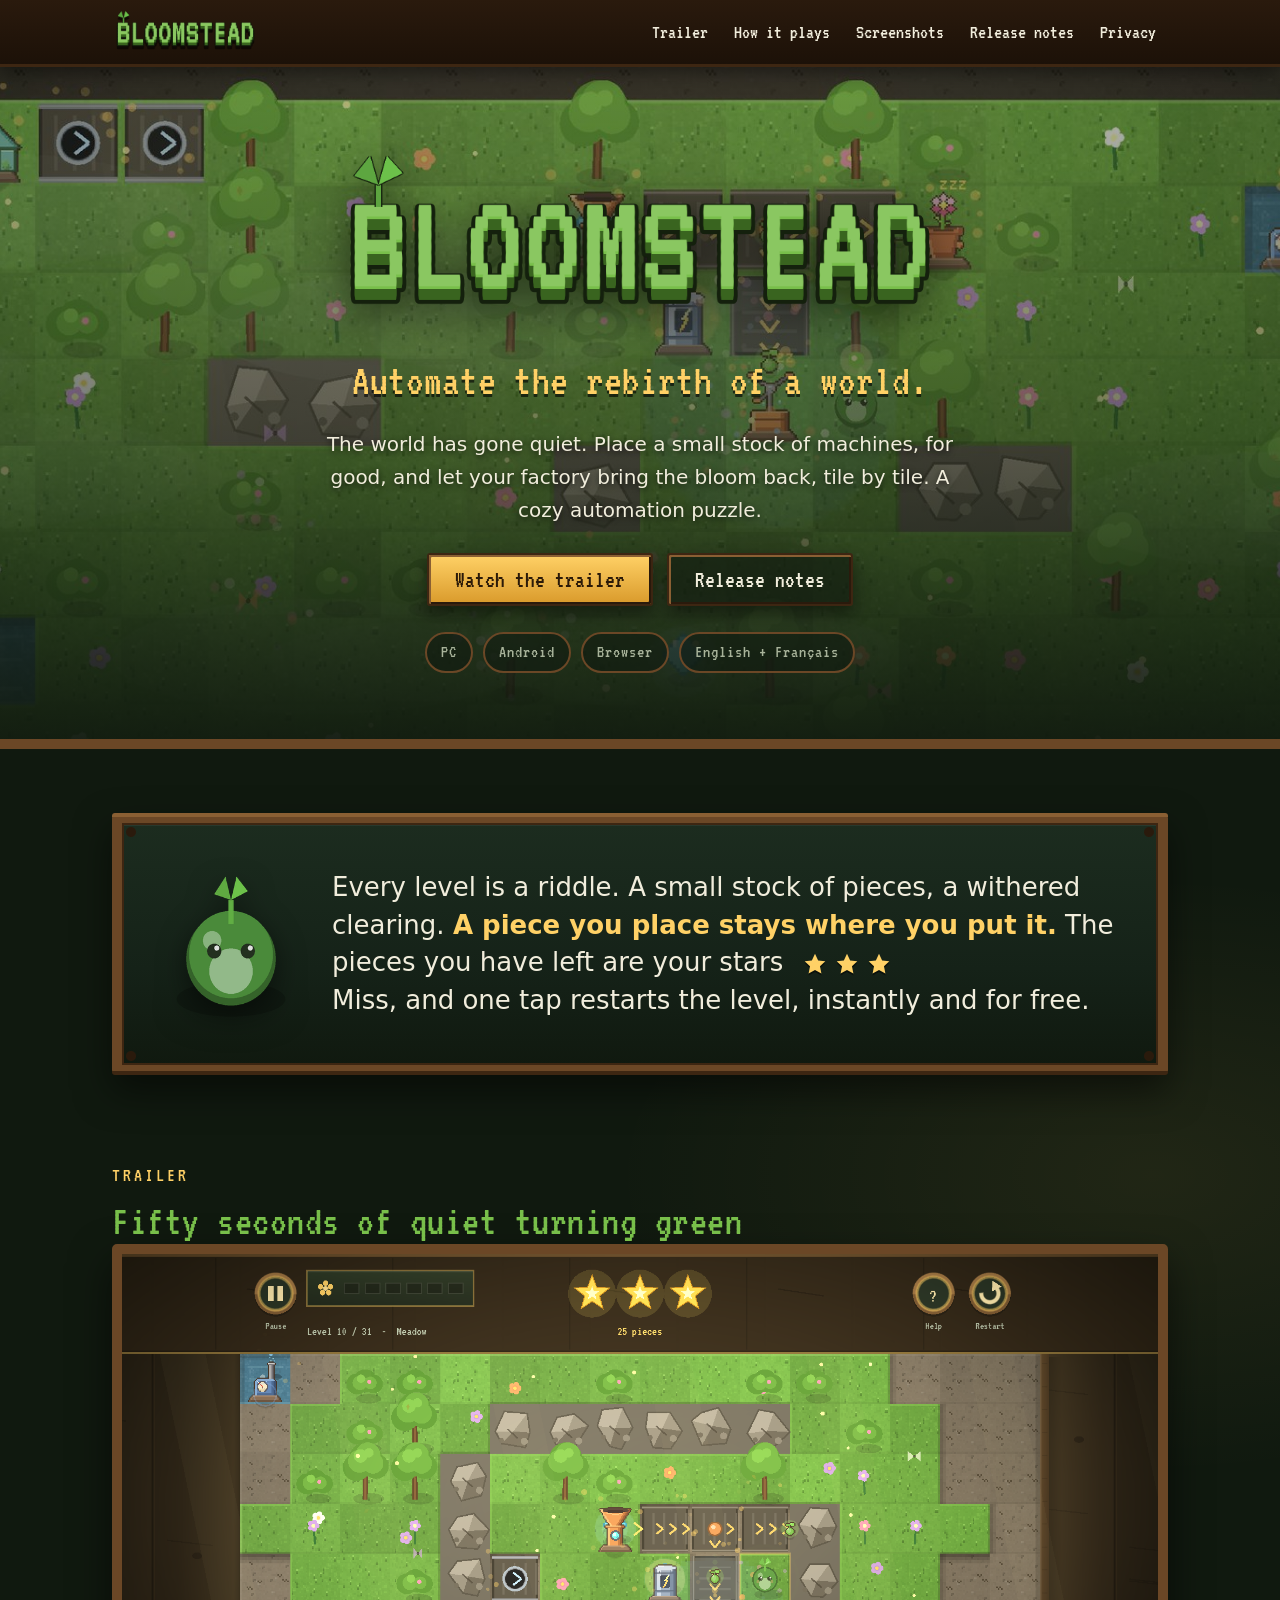
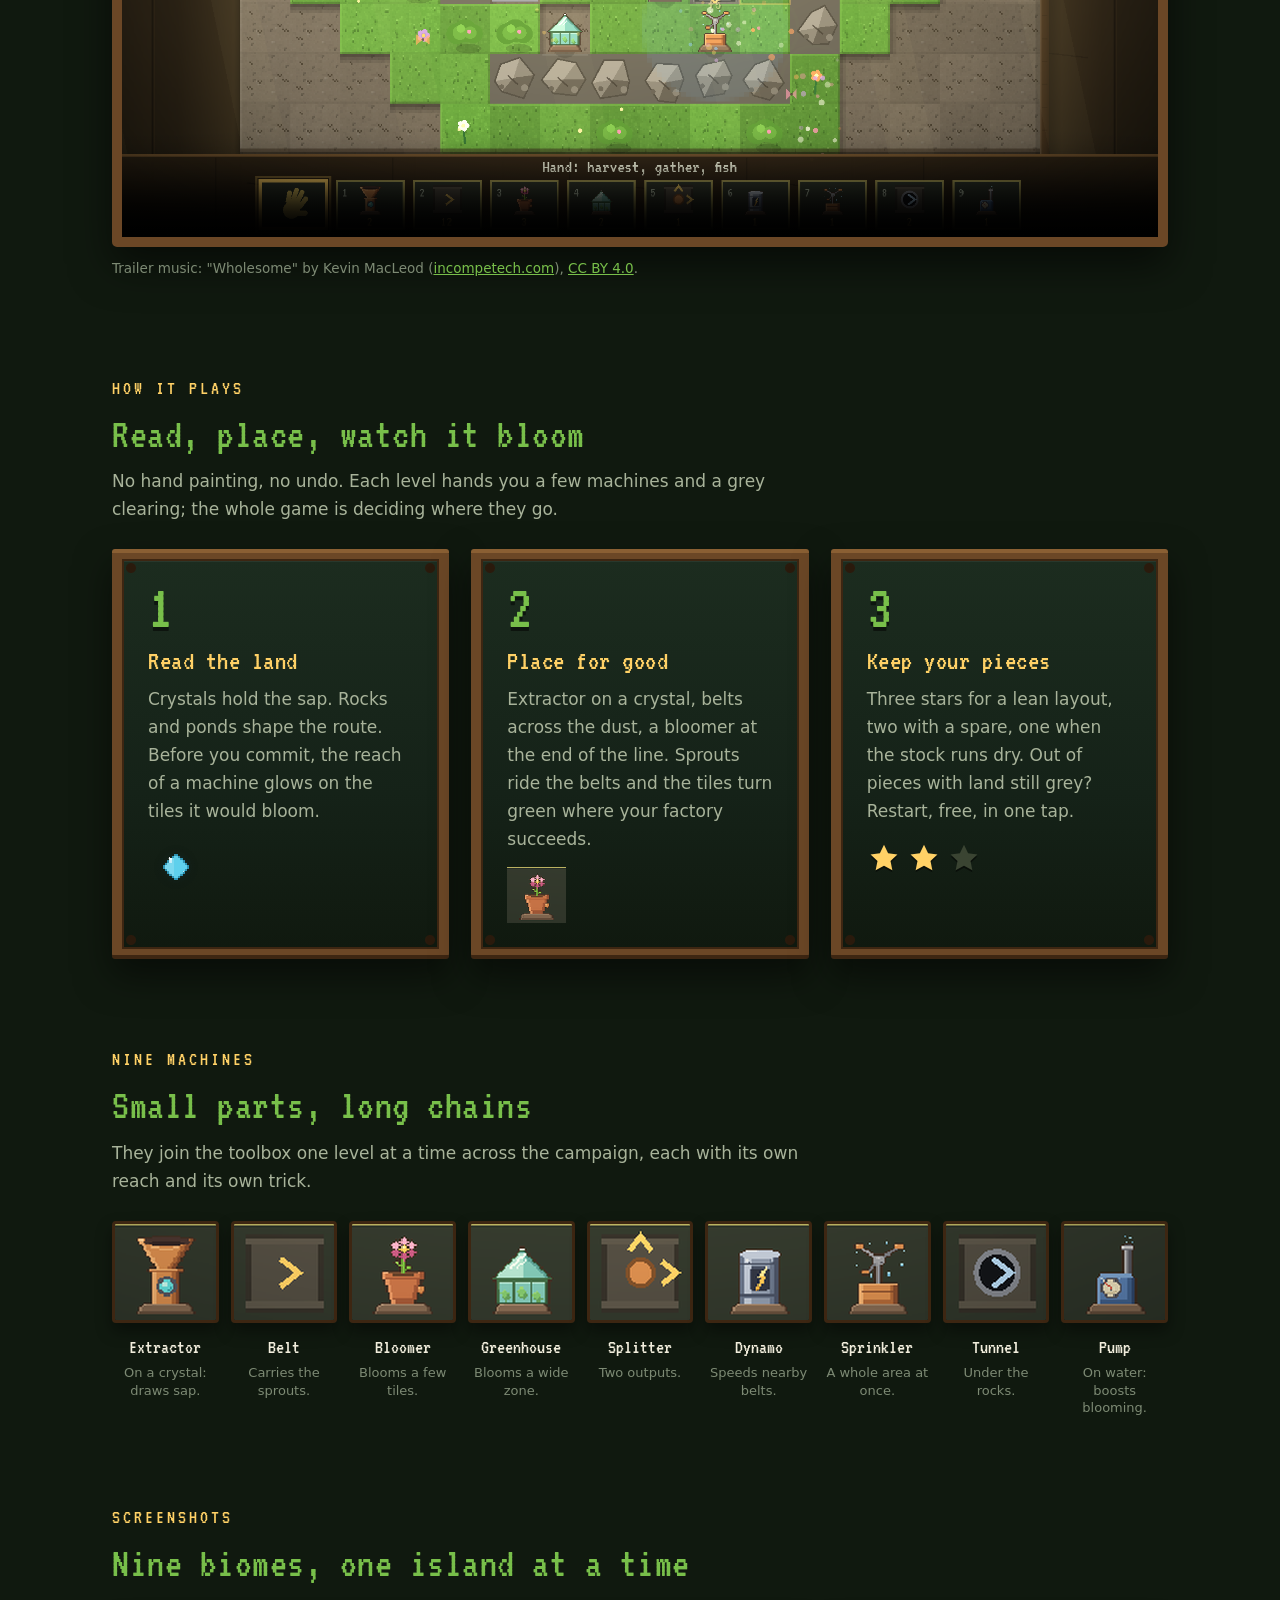
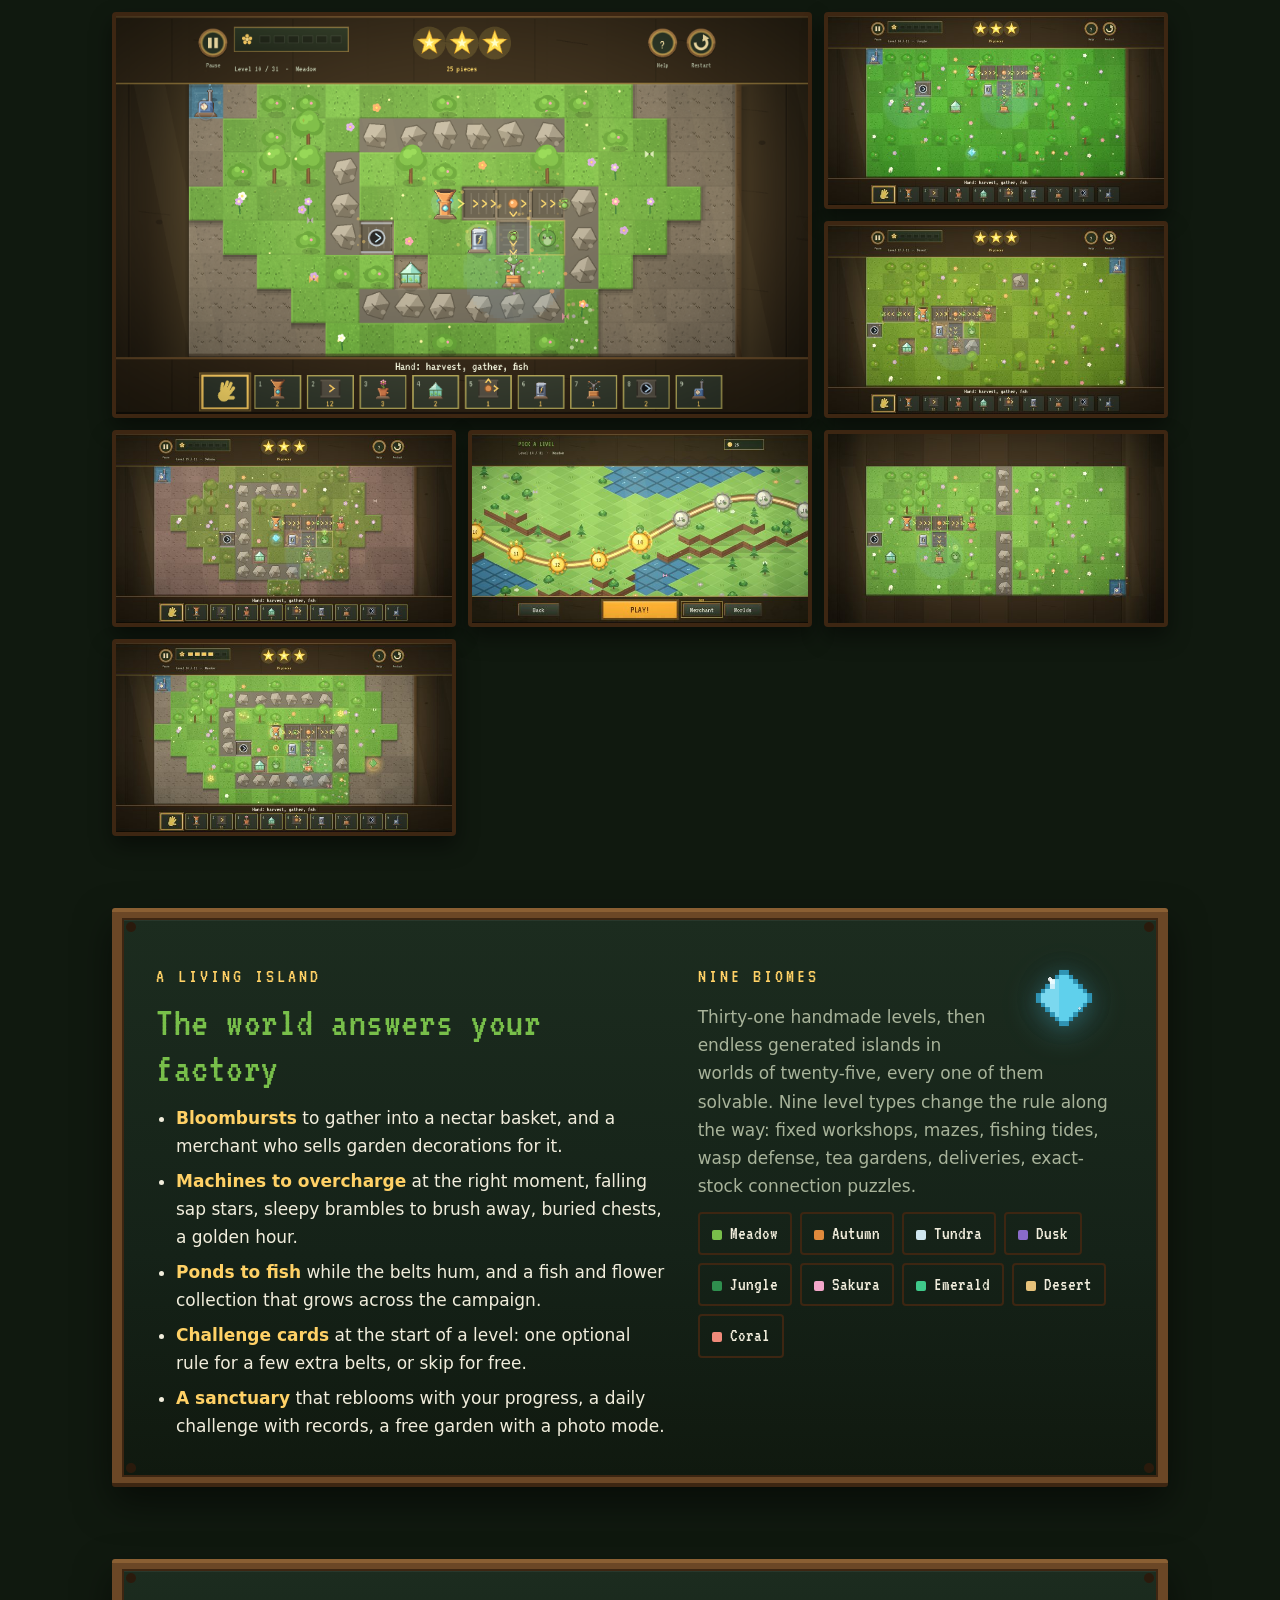
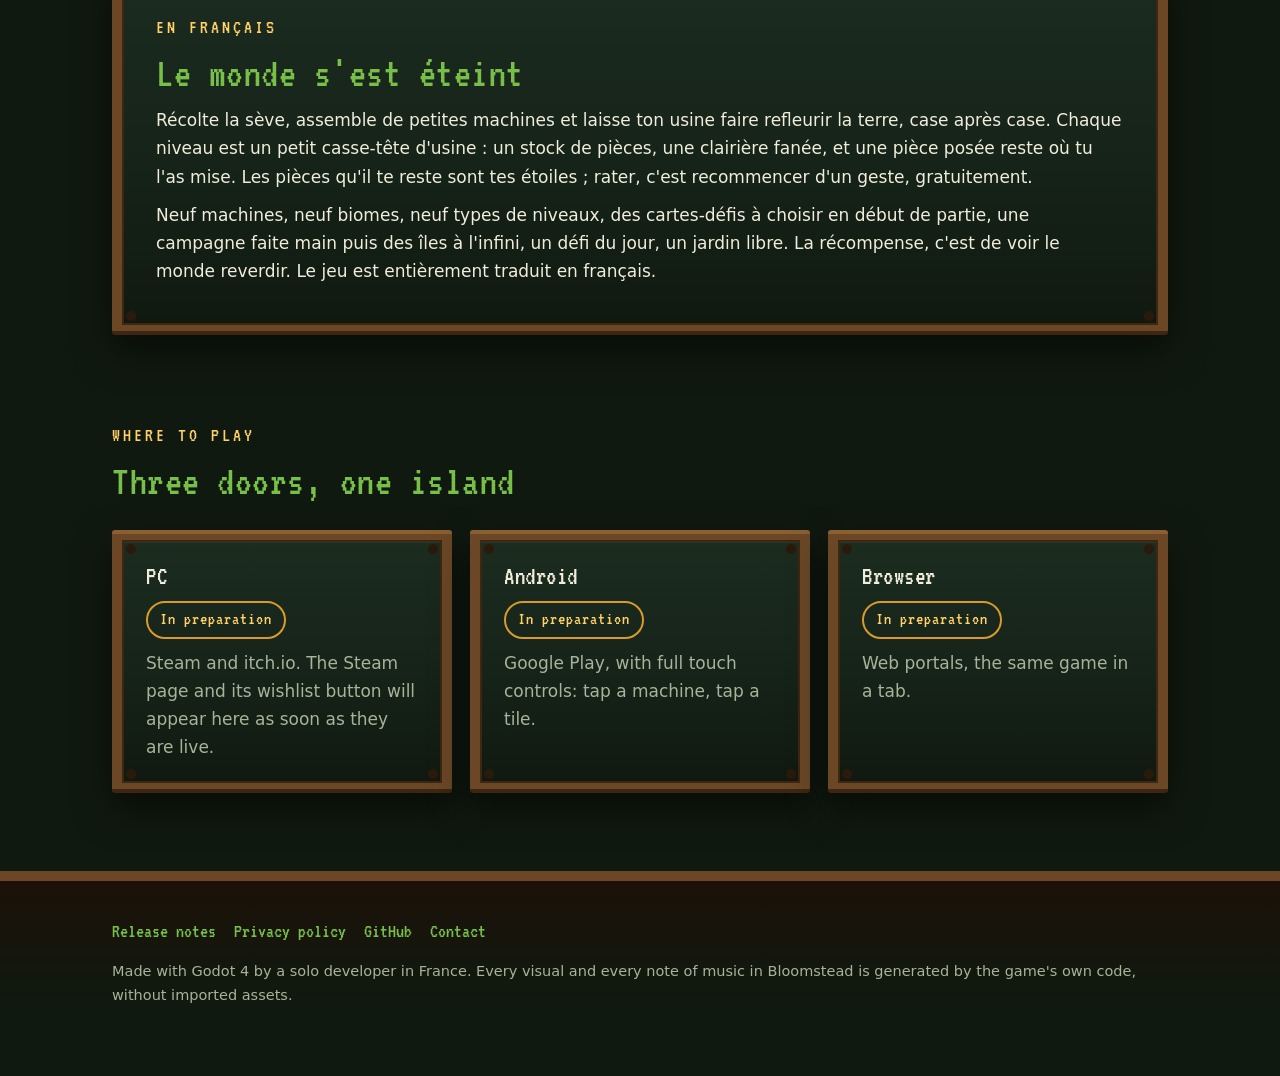
==== commit d10f3ecc: "Release notes, privacy and redirect pages in the game's look, logo on every rail Shared stylesheet s" ====
--- a/index.html
+++ b/index.html
@@ -11,48 +11,10 @@
 <meta property="og:type" content="website">
 <meta property="og:url" content="https://bloodstead.github.io/bloomstead-privacy/">
 <meta name="theme-color" content="#10190f">
+<link rel="stylesheet" href="site.css">
 <style>
-@font-face { font-family: "VT323"; src: url("font.ttf") format("truetype"); font-display: swap; }
-:root {
-  --board: #10190f; --board-2: #152218; --board-3: #1c2c1f;
-  --plank: #6b4726; --plank-hi: #8a5f33; --plank-dk: #3d2612; --peg: #2a1a0c;
-  --cream: #f1eddc; --dim: #a8b39a; --dim-2: #7d8a74;
-  --grass: #78bf4a; --grass-deep: #4f8f2e; --amber: #ffd166; --amber-deep: #d99a2b; --red: #e06a5a;
-  --pixel: "VT323", "Courier New", monospace;
-}
-* { box-sizing: border-box; }
-html { background: var(--board); scroll-behavior: smooth; }
-body {
-  margin: 0; color: var(--cream); background: var(--board);
-  font: 17px/1.65 "Segoe UI", system-ui, -apple-system, sans-serif;
-  background-image:
-    radial-gradient(1100px 600px at 15% 0%, rgba(120, 191, 74, .10), transparent 65%),
-    radial-gradient(900px 500px at 90% 20%, rgba(255, 209, 102, .07), transparent 60%);
-}
-a { color: var(--grass); }
-a:focus-visible, button:focus-visible { outline: 3px solid var(--amber); outline-offset: 3px; }
-img { max-width: 100%; height: auto; display: block; }
-.pixel { font-family: var(--pixel); font-weight: 400; letter-spacing: .5px; }
-h1, h2, h3 { font-family: var(--pixel); font-weight: 400; letter-spacing: .5px; margin: 0; }
-h2 { font-size: clamp(30px, 4vw, 42px); color: var(--grass); line-height: 1.1; }
-h3 { font-size: 28px; color: var(--amber); line-height: 1.1; }
-p { margin: .6em 0; }
-.wrap { max-width: 1100px; margin: 0 auto; padding: 0 22px; }
-
-/* ---------- top rail ---------- */
-.top {
-  position: sticky; top: 0; z-index: 10;
-  background: linear-gradient(180deg, #2a1a0d, #1c1108);
-  border-bottom: 3px solid var(--plank-dk); box-shadow: 0 6px 18px rgba(0, 0, 0, .45);
-}
-.top .wrap { display: flex; align-items: center; justify-content: space-between; gap: 16px; min-height: 58px; padding-top: 6px; padding-bottom: 6px; }
-@media (max-width: 700px) { .top .wrap { flex-direction: column; gap: 4px; } nav { justify-content: center; } }
-.brand { display: flex; align-items: center; gap: 10px; color: var(--grass); text-decoration: none; }
-.brand img { height: 30px; width: auto; }
-.brand span { font-family: var(--pixel); font-size: 26px; letter-spacing: 1px; }
-nav a { font-family: var(--pixel); font-size: 20px; color: var(--cream); text-decoration: none; padding: 6px 12px; border-radius: 4px; }
-nav a:hover { color: var(--amber); background: rgba(255, 255, 255, .06); }
-nav { display: flex; gap: 2px; flex-wrap: wrap; justify-content: flex-end; }
+/* page-specific rules; the shared look lives in site.css */
+
 
 /* ---------- hero ---------- */
 .hero { position: relative; overflow: hidden; background: #0b120c url("media/hero.jpg") center 35% / cover no-repeat; border-bottom: 10px solid var(--plank); }
@@ -65,35 +27,9 @@
 .hero .tag { font-family: var(--pixel); font-size: clamp(28px, 4.2vw, 44px); color: var(--amber); text-shadow: 0 3px 0 rgba(0, 0, 0, .6); margin: 8px 0 4px; }
 .hero .lead { font-size: clamp(17px, 1.7vw, 20px); color: var(--cream); max-width: 640px; margin: 10px auto 26px; text-shadow: 0 2px 6px rgba(0, 0, 0, .7); }
 .actions { display: flex; gap: 14px; justify-content: center; flex-wrap: wrap; }
-.btn {
-  font-family: var(--pixel); font-size: 24px; line-height: 1; padding: 13px 26px 12px; text-decoration: none; display: inline-block;
-  color: var(--cream); background: linear-gradient(180deg, #2a3b29, #1a271b);
-  border: 2px solid var(--plank-dk); border-radius: 3px;
-  box-shadow: inset 2px 2px 0 var(--plank-hi), inset -2px -2px 0 var(--peg), 0 8px 16px rgba(0, 0, 0, .40);
-  transition: transform .12s ease, filter .12s ease;
-}
-.btn:hover { transform: translateY(-2px); filter: brightness(1.08); }
-.btn.primary { background: linear-gradient(180deg, var(--amber), var(--amber-deep)); color: #2b1a08; }
-.btn.ghost { background: rgba(16, 25, 15, .55); }
 .pills { display: flex; gap: 10px; justify-content: center; flex-wrap: wrap; margin-top: 26px; }
 .pill { font-family: var(--pixel); font-size: 18px; letter-spacing: 1px; padding: 4px 14px; border: 2px solid var(--plank); border-radius: 999px; color: var(--dim); background: rgba(16, 25, 15, .6); }
 
-/* ---------- wooden signs ---------- */
-.sign {
-  position: relative; border: 10px solid var(--plank); border-radius: 5px; padding: 30px 34px;
-  background:
-    radial-gradient(circle at 9px 9px, var(--peg) 4.5px, transparent 5.5px),
-    radial-gradient(circle at calc(100% - 9px) 9px, var(--peg) 4.5px, transparent 5.5px),
-    radial-gradient(circle at 9px calc(100% - 9px), var(--peg) 4.5px, transparent 5.5px),
-    radial-gradient(circle at calc(100% - 9px) calc(100% - 9px), var(--peg) 4.5px, transparent 5.5px),
-    linear-gradient(180deg, var(--board-3), var(--board-2) 60%, var(--board));
-  box-shadow: inset 0 0 0 2px var(--plank-dk), inset 0 3px 0 rgba(255, 255, 255, .06), 0 16px 36px rgba(0, 0, 0, .5);
-}
-.sign::before { content: ""; position: absolute; left: -10px; right: -10px; top: -10px; height: 4px; background: var(--plank-hi); border-radius: 3px 3px 0 0; }
-.sign::after { content: ""; position: absolute; left: -10px; right: -10px; bottom: -10px; height: 4px; background: var(--plank-dk); border-radius: 0 0 3px 3px; }
-section.block { padding: 64px 0 8px; }
-.kicker { font-family: var(--pixel); font-size: 20px; letter-spacing: 3px; text-transform: uppercase; color: var(--amber); margin-bottom: 6px; }
-.sub { color: var(--dim); max-width: 720px; }
 
 /* rule sign with the mascot */
 .rule { display: grid; grid-template-columns: 150px 1fr; gap: 26px; align-items: center; }
@@ -152,9 +88,6 @@
 .platform .status { display: inline-block; margin-top: 10px; font-family: var(--pixel); font-size: 18px; letter-spacing: 1px; color: var(--amber); border: 2px solid var(--amber-deep); border-radius: 999px; padding: 2px 12px; }
 .platform p { color: var(--dim); margin: 10px 0 0; }
 
-footer { margin-top: 70px; padding: 34px 0 60px; border-top: 10px solid var(--plank); background: linear-gradient(180deg, #1c1108, var(--board) 60%); color: var(--dim); font-size: 14.5px; }
-footer .links { display: flex; gap: 18px; flex-wrap: wrap; margin-bottom: 12px; }
-footer .links a { font-family: var(--pixel); font-size: 20px; text-decoration: none; }
 </style>
 </head>
 <body>
@@ -162,7 +95,7 @@
 
 <header class="top">
   <div class="wrap">
-    <a class="brand" href="#"><img src="media/crystal.png" alt="" width="30" height="30"><span>BLOOMSTEAD</span></a>
+    <a class="brand" href="./"><img src="media/logo.png" alt="Bloomstead" width="1600" height="480"></a>
     <nav aria-label="Navigation">
       <a href="#trailer">Trailer</a>
       <a href="#how">How it plays</a>
--- a/site.css
+++ b/site.css
@@ -0,0 +1,107 @@
+/* Bloomstead site: one look for every page, the game's own (dark timber rails, carved wooden
+   signs, the pixel face for titles). Page-specific rules stay in each page's <style>. */
+@font-face { font-family: "VT323"; src: url("font.ttf") format("truetype"); font-display: swap; }
+:root {
+  --board: #10190f; --board-2: #152218; --board-3: #1c2c1f;
+  --plank: #6b4726; --plank-hi: #8a5f33; --plank-dk: #3d2612; --peg: #2a1a0c;
+  --cream: #f1eddc; --dim: #a8b39a; --dim-2: #7d8a74;
+  --grass: #78bf4a; --grass-deep: #4f8f2e; --amber: #ffd166; --amber-deep: #d99a2b; --red: #e06a5a; --water: #5fd0ec;
+  --pixel: "VT323", "Courier New", monospace;
+}
+* { box-sizing: border-box; }
+html { background: var(--board); scroll-behavior: smooth; }
+body {
+  margin: 0; color: var(--cream); background: var(--board);
+  font: 17px/1.65 "Segoe UI", system-ui, -apple-system, sans-serif;
+  background-image:
+    radial-gradient(1100px 600px at 15% 0%, rgba(120, 191, 74, .10), transparent 65%),
+    radial-gradient(900px 500px at 90% 20%, rgba(255, 209, 102, .07), transparent 60%);
+}
+a { color: var(--grass); }
+a:focus-visible, button:focus-visible { outline: 3px solid var(--amber); outline-offset: 3px; }
+img { max-width: 100%; height: auto; display: block; }
+h1, h2, h3 { font-family: var(--pixel); font-weight: 400; letter-spacing: .5px; margin: 0; }
+h1 { font-size: clamp(34px, 5vw, 52px); color: var(--grass); line-height: 1.05; }
+h2 { font-size: clamp(30px, 4vw, 42px); color: var(--grass); line-height: 1.1; }
+h3 { font-size: 28px; color: var(--amber); line-height: 1.1; }
+p { margin: .6em 0; }
+code, .mail { font-family: var(--pixel); font-size: 1.05em; color: var(--amber); }
+.wrap { max-width: 1100px; margin: 0 auto; padding: 0 22px; }
+.wrap.narrow { max-width: 860px; }
+.kicker { font-family: var(--pixel); font-size: 20px; letter-spacing: 3px; text-transform: uppercase; color: var(--amber); margin-bottom: 6px; }
+.sub { color: var(--dim); max-width: 720px; }
+section.block { padding: 64px 0 8px; }
+.page-head { padding: 54px 0 10px; }
+.page-head .sub { margin-top: 10px; }
+
+/* ---------- top rail with the logo ---------- */
+.top {
+  position: sticky; top: 0; z-index: 10;
+  background: linear-gradient(180deg, #2a1a0d, #1c1108);
+  border-bottom: 3px solid var(--plank-dk); box-shadow: 0 6px 18px rgba(0, 0, 0, .45);
+}
+.top .wrap { display: flex; align-items: center; justify-content: space-between; gap: 16px; min-height: 64px; padding-top: 8px; padding-bottom: 8px; }
+.brand { display: flex; align-items: center; text-decoration: none; }
+.brand img { height: 44px; width: auto; filter: drop-shadow(0 3px 0 rgba(0, 0, 0, .55)); }
+.top nav { display: flex; gap: 2px; flex-wrap: wrap; justify-content: flex-end; }
+.top nav a { font-family: var(--pixel); font-size: 20px; color: var(--cream); text-decoration: none; padding: 6px 12px; border-radius: 4px; }
+.top nav a:hover { color: var(--amber); background: rgba(255, 255, 255, .06); }
+.top nav a.here { color: var(--amber); }
+@media (max-width: 700px) { .top .wrap { flex-direction: column; gap: 4px; } .top nav { justify-content: center; } }
+
+/* ---------- buttons ---------- */
+.btn {
+  font-family: var(--pixel); font-size: 24px; line-height: 1; padding: 13px 26px 12px; text-decoration: none; display: inline-block;
+  color: var(--cream); background: linear-gradient(180deg, #2a3b29, #1a271b);
+  border: 2px solid var(--plank-dk); border-radius: 3px;
+  box-shadow: inset 2px 2px 0 var(--plank-hi), inset -2px -2px 0 var(--peg), 0 8px 16px rgba(0, 0, 0, .40);
+  transition: transform .12s ease, filter .12s ease;
+}
+.btn:hover { transform: translateY(-2px); filter: brightness(1.08); }
+.btn.primary { background: linear-gradient(180deg, var(--amber), var(--amber-deep)); color: #2b1a08; }
+.btn.ghost { background: rgba(16, 25, 15, .55); }
+.btn.small { font-size: 20px; padding: 9px 18px 8px; }
+
+/* ---------- carved wooden signs (also every release and policy section) ---------- */
+.sign, section.release, section.sheet {
+  position: relative; border: 10px solid var(--plank); border-radius: 5px; padding: 30px 34px;
+  background:
+    radial-gradient(circle at 9px 9px, var(--peg) 4.5px, transparent 5.5px),
+    radial-gradient(circle at calc(100% - 9px) 9px, var(--peg) 4.5px, transparent 5.5px),
+    radial-gradient(circle at 9px calc(100% - 9px), var(--peg) 4.5px, transparent 5.5px),
+    radial-gradient(circle at calc(100% - 9px) calc(100% - 9px), var(--peg) 4.5px, transparent 5.5px),
+    linear-gradient(180deg, var(--board-3), var(--board-2) 60%, var(--board));
+  box-shadow: inset 0 0 0 2px var(--plank-dk), inset 0 3px 0 rgba(255, 255, 255, .06), 0 16px 36px rgba(0, 0, 0, .5);
+}
+.sign::before, section.release::before, section.sheet::before { content: ""; position: absolute; left: -10px; right: -10px; top: -10px; height: 4px; background: var(--plank-hi); border-radius: 3px 3px 0 0; }
+.sign::after, section.release::after, section.sheet::after { content: ""; position: absolute; left: -10px; right: -10px; bottom: -10px; height: 4px; background: var(--plank-dk); border-radius: 0 0 3px 3px; }
+
+/* ---------- release notes (sections inserted by the release pipeline) ---------- */
+section.release { margin: 30px 0; padding: 22px 30px 24px; }
+section.release h2 { font-size: 34px; color: var(--grass); margin: 0 0 4px; }
+section.release h2 time { font-family: "Segoe UI", system-ui, sans-serif; font-size: 14px; color: var(--dim); margin-left: 12px; letter-spacing: 0; }
+section.release h3 { font-size: 20px; color: var(--amber); margin: 16px 0 4px; letter-spacing: 2px; text-transform: uppercase; }
+section.release ul { margin: 4px 0 0; padding-left: 22px; }
+section.release li { margin: 4px 0; }
+section.release p.tech { color: var(--dim-2); font-size: 14.5px; font-style: italic; margin: 14px 0 0; }
+
+/* ---------- policy sheets ---------- */
+section.sheet { margin: 28px 0; }
+section.sheet h1 { font-size: clamp(32px, 4.5vw, 44px); }
+section.sheet h2 { font-size: 26px; color: var(--amber); margin: 26px 0 6px; }
+section.sheet .meta { color: var(--dim); font-size: 15px; margin-top: 4px; }
+section.sheet li { margin: 5px 0; }
+.lang-nav { display: flex; gap: 10px; flex-wrap: wrap; margin: 14px 0 0; }
+.tldr { border-left: 5px solid var(--grass); padding: 8px 18px; margin: 20px 0; background: rgba(120, 191, 74, .07); }
+.tldr strong { color: var(--amber); }
+.tldr ul { margin: 6px 0 0; padding-left: 20px; }
+.tablewrap { overflow-x: auto; margin: 12px 0; }
+table { border-collapse: collapse; min-width: 520px; }
+th, td { border: 1px solid var(--plank-dk); padding: 8px 14px; text-align: left; vertical-align: top; }
+th { font-family: var(--pixel); font-size: 19px; letter-spacing: 1px; color: var(--amber); background: rgba(0, 0, 0, .25); }
+hr.lang-sep { border: 0; height: 4px; background: var(--plank); margin: 40px 0; border-radius: 2px; }
+
+/* ---------- footer ---------- */
+footer { margin-top: 70px; padding: 34px 0 60px; border-top: 10px solid var(--plank); background: linear-gradient(180deg, #1c1108, var(--board) 60%); color: var(--dim); font-size: 14.5px; }
+footer .links { display: flex; gap: 18px; flex-wrap: wrap; margin-bottom: 12px; }
+footer .links a { font-family: var(--pixel); font-size: 20px; text-decoration: none; }
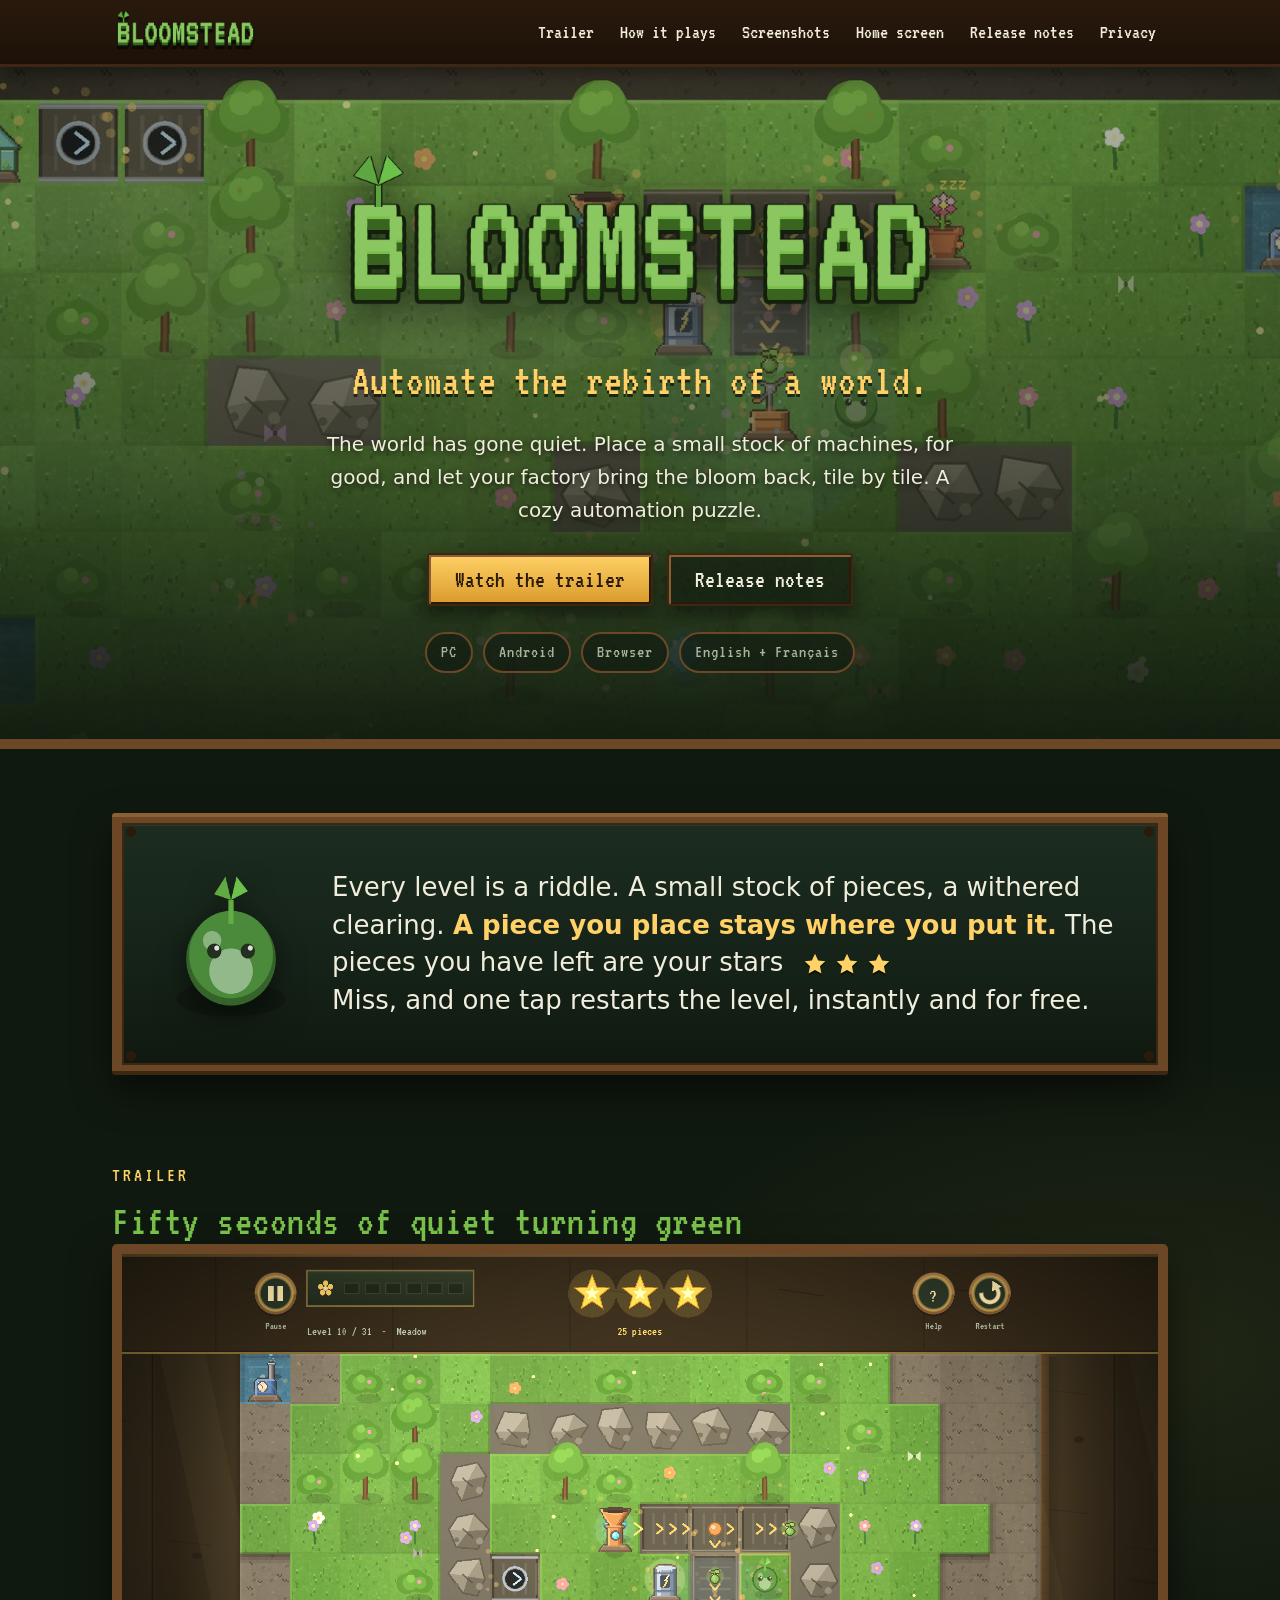
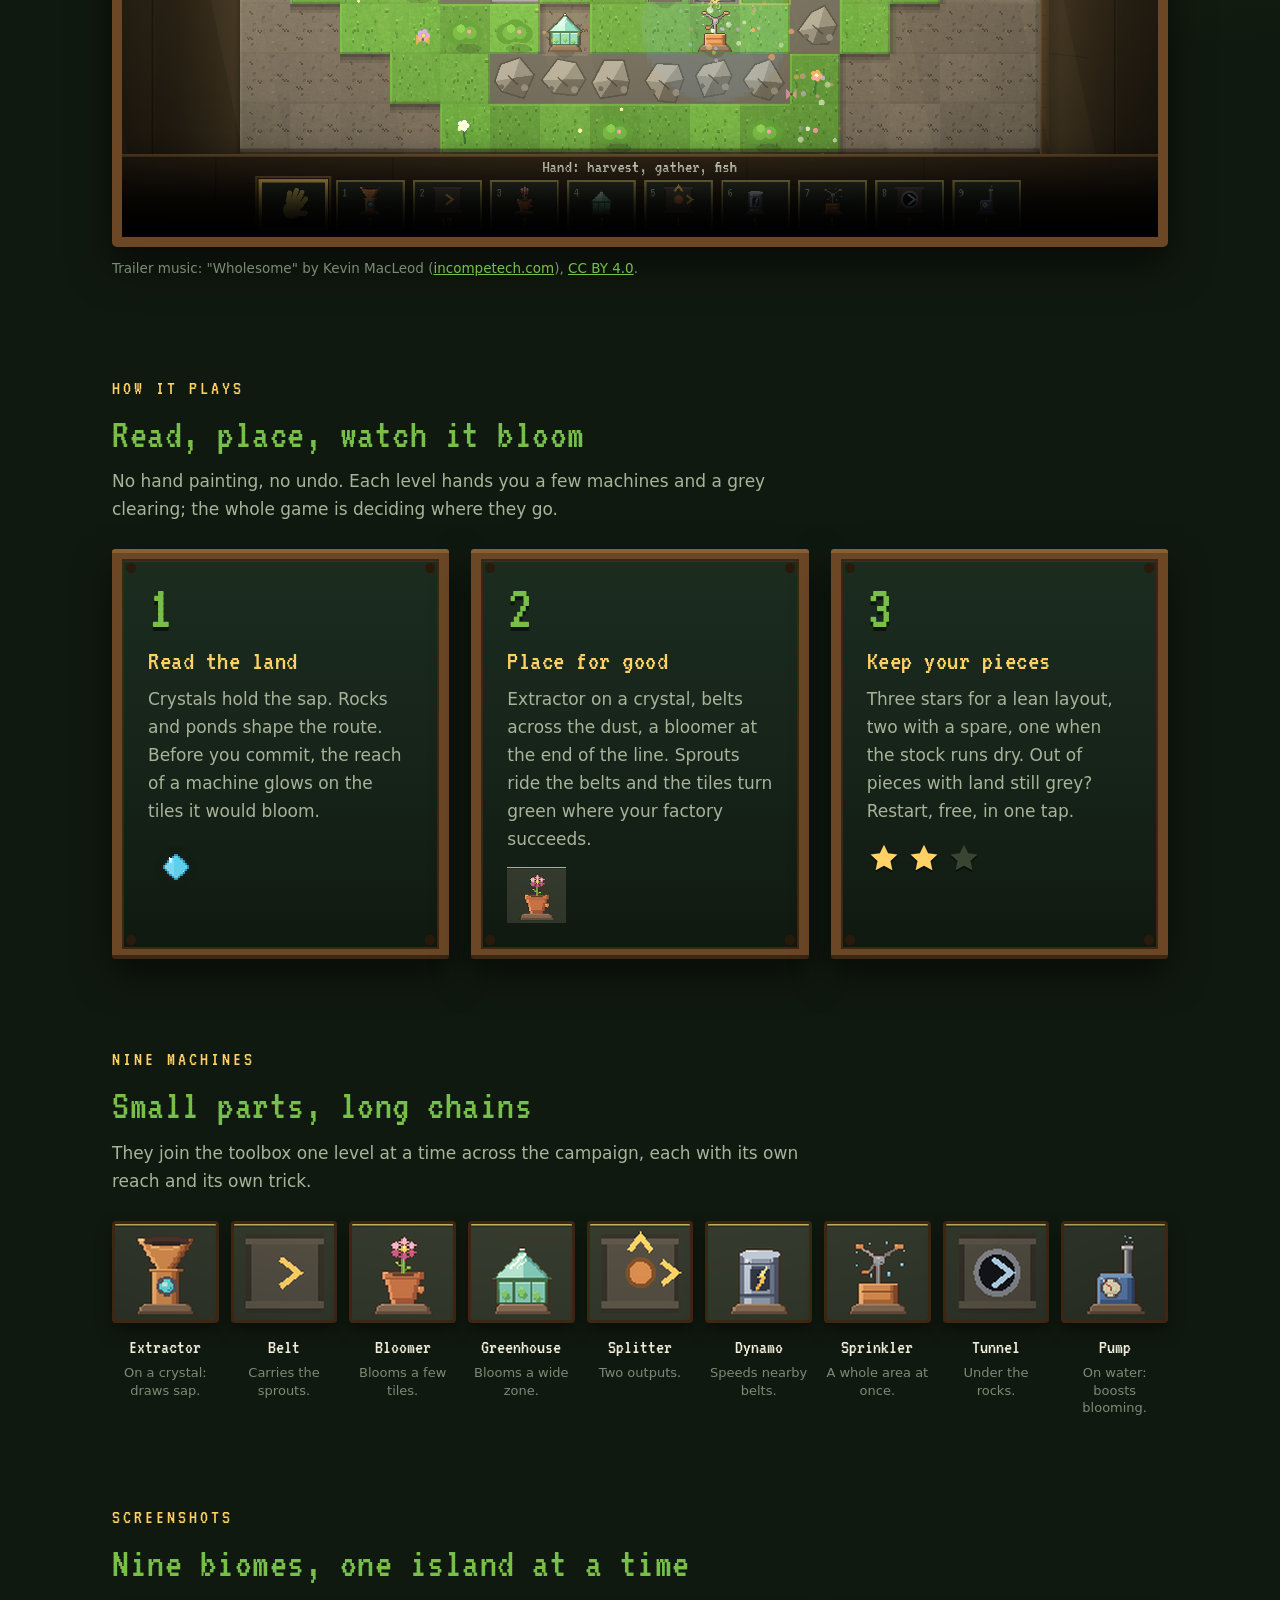
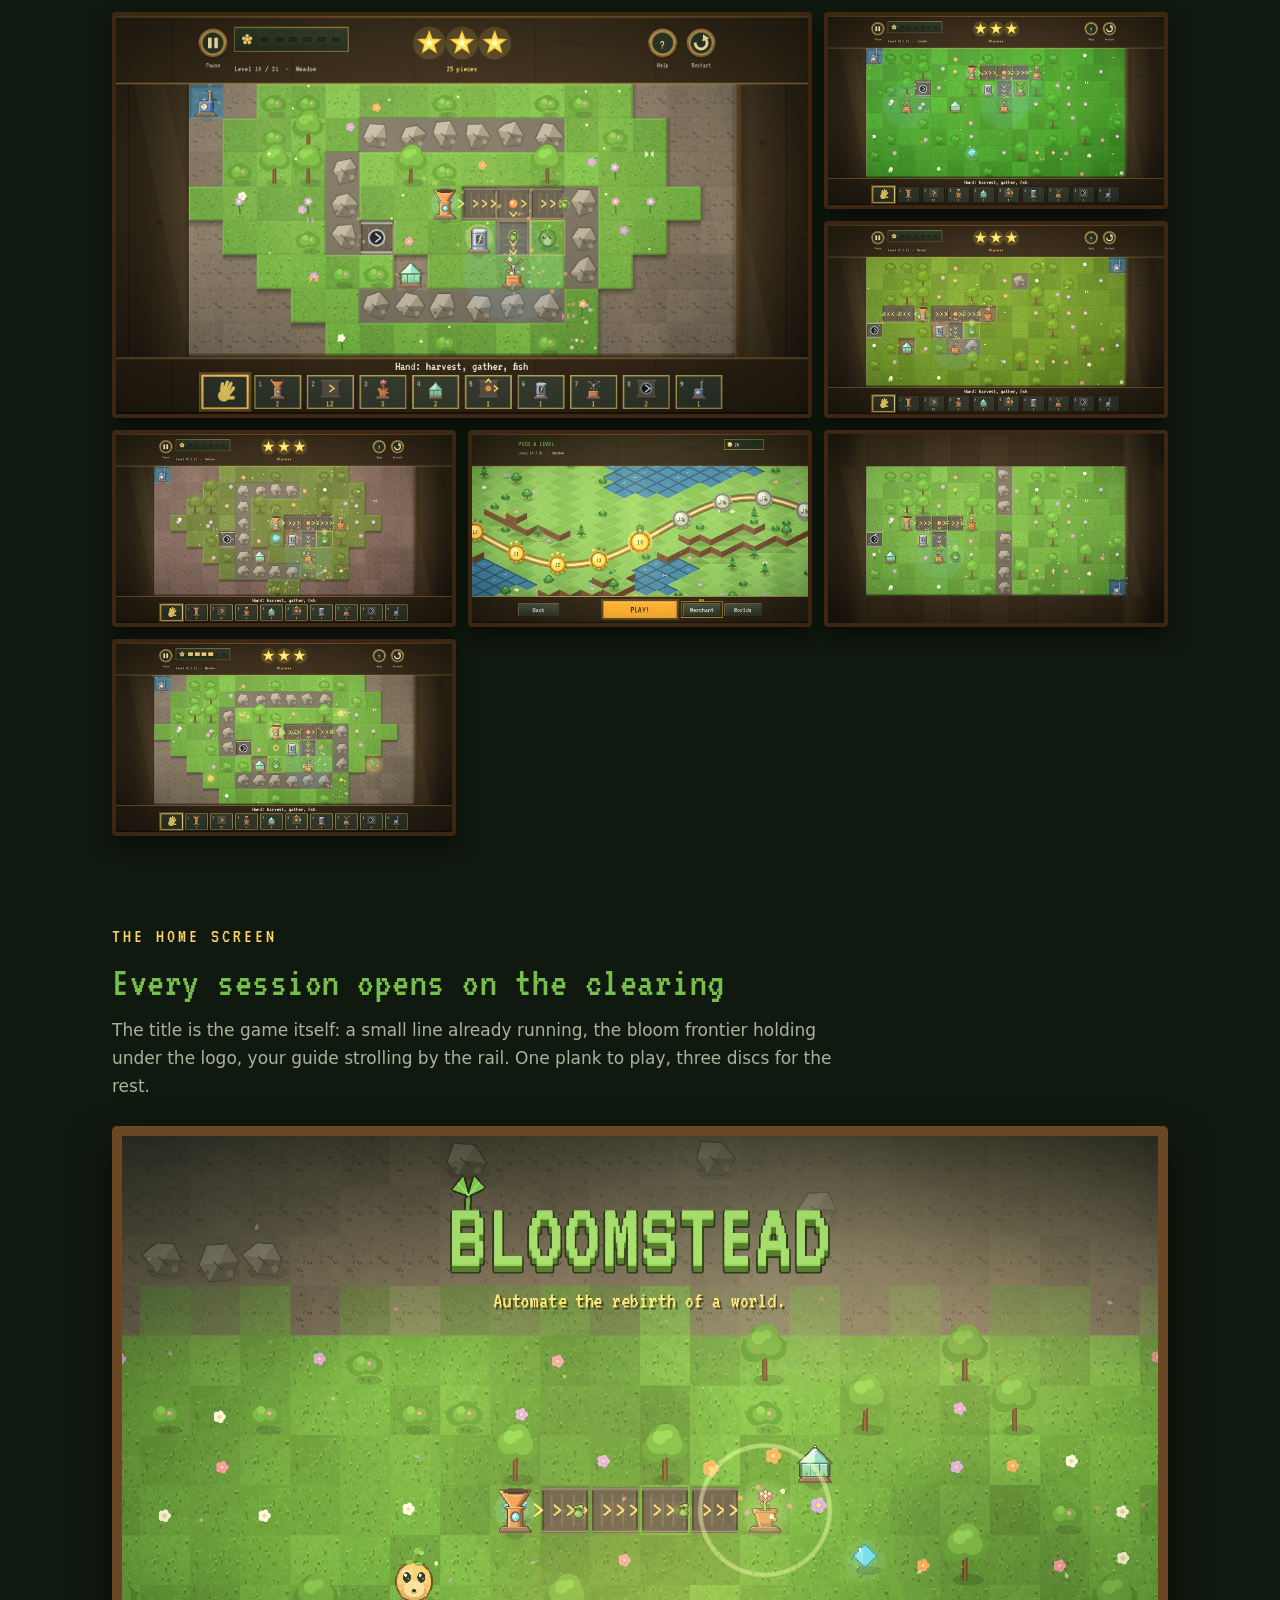
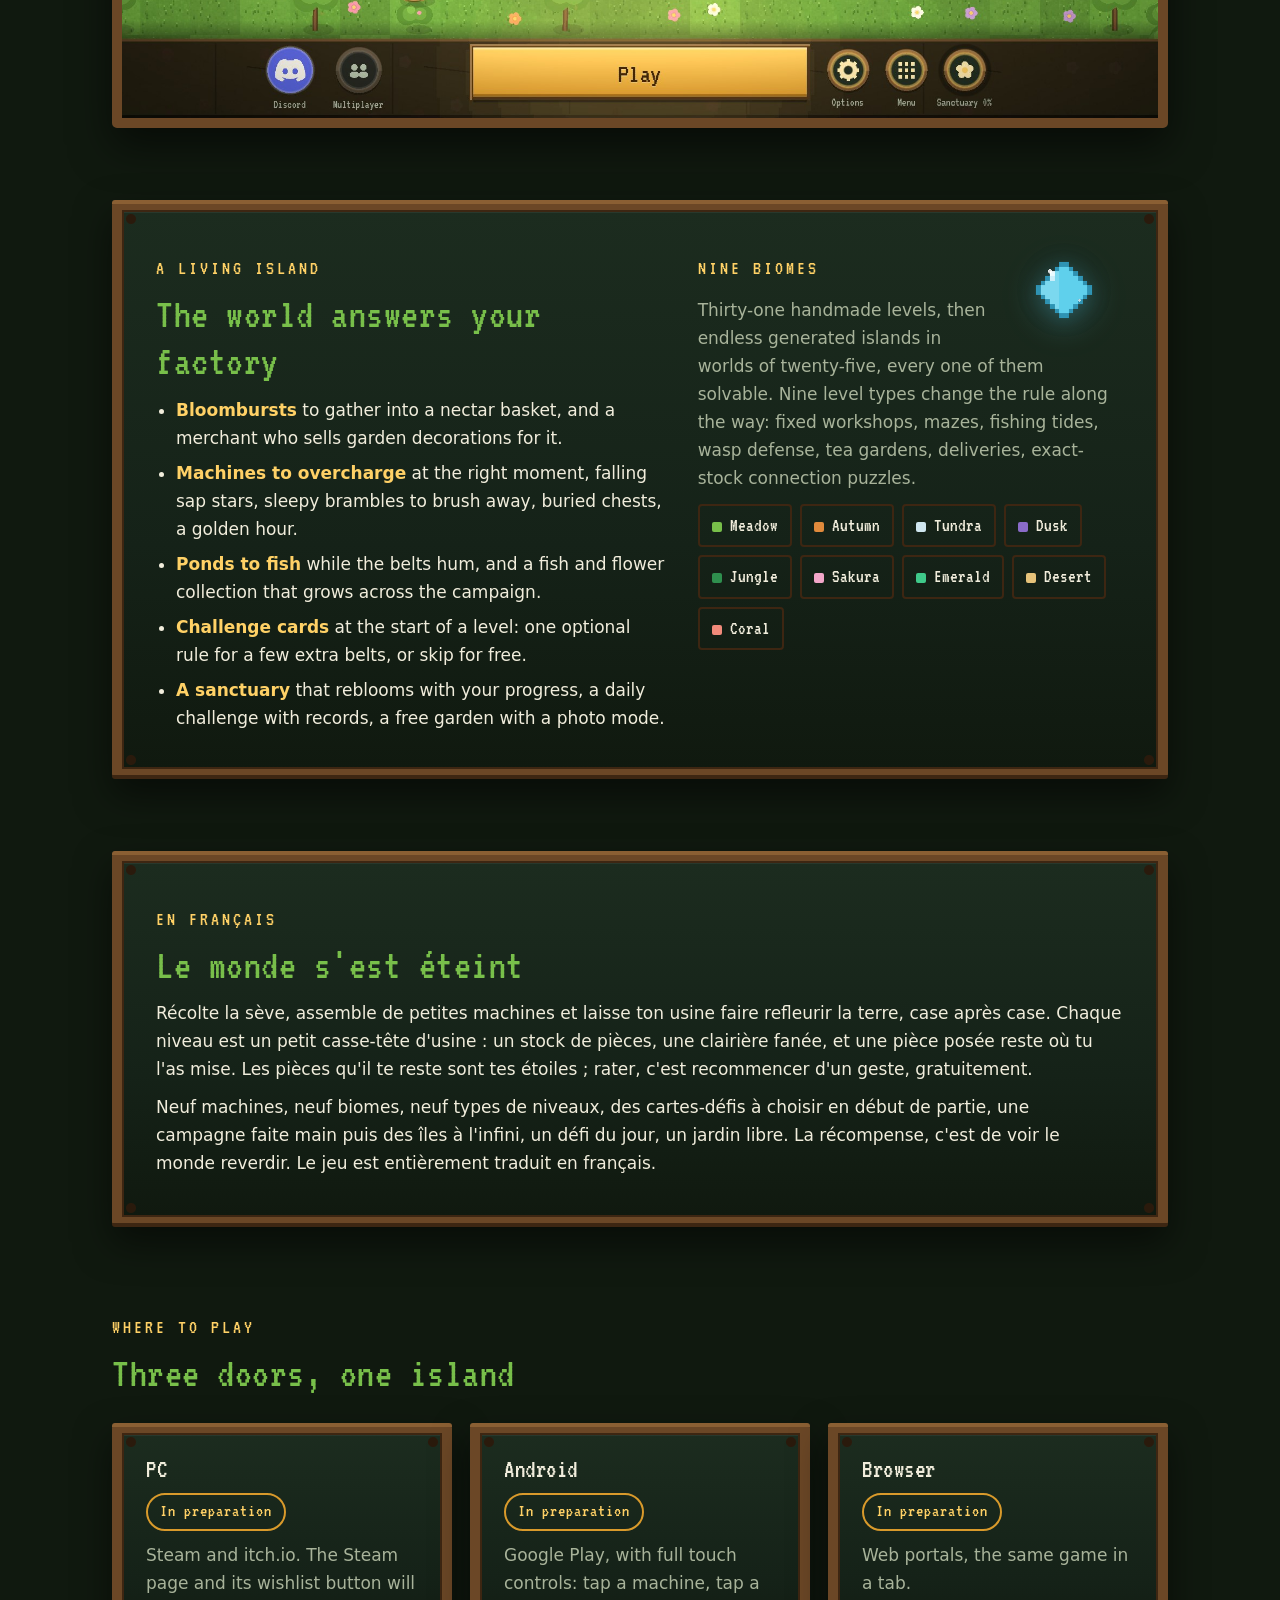
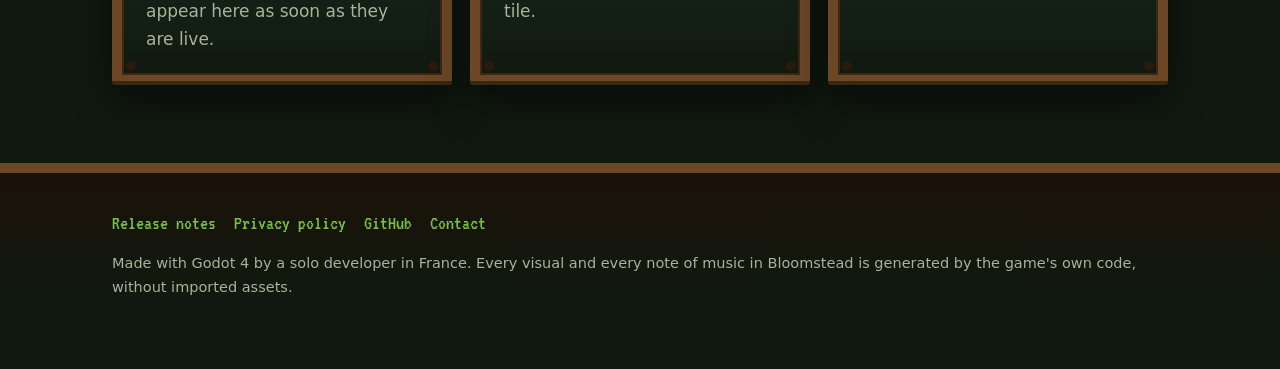
==== commit a91b6232: "Home screen section on the front page, trailer end card on the redrawn title" ====
--- a/index.html
+++ b/index.html
@@ -70,6 +70,10 @@
 .gallery img { width: 100%; height: 100%; object-fit: cover; }
 @media (max-width: 700px) { .gallery { grid-template-columns: repeat(2, 1fr); } .gallery a:first-child { grid-column: span 2; grid-row: span 1; } }
 
+/* the home screen, framed like the trailer */
+.frame { display: block; margin-top: 26px; }
+.frame img { border: 10px solid var(--plank); border-radius: 5px; box-shadow: 0 18px 40px rgba(0, 0, 0, .55); }
+
 /* living island */
 .living { display: grid; grid-template-columns: 1.2fr 1fr; gap: 30px; align-items: start; }
 .living ul { margin: 12px 0 0; padding-left: 20px; }
@@ -100,6 +104,7 @@
       <a href="#trailer">Trailer</a>
       <a href="#how">How it plays</a>
       <a href="#screens">Screenshots</a>
+      <a href="#home">Home screen</a>
       <a href="versions.html">Release notes</a>
       <a href="privacy.html">Privacy</a>
     </nav>
@@ -197,6 +202,13 @@
     </div>
   </section>
 
+  <section class="block" id="home">
+    <p class="kicker">The home screen</p>
+    <h2>Every session opens on the clearing</h2>
+    <p class="sub">The title is the game itself: a small line already running, the bloom frontier holding under the logo, your guide strolling by the rail. One plank to play, three discs for the rest.</p>
+    <a class="frame" href="media/title_screen.jpg"><img loading="lazy" src="media/title_screen.jpg" alt="The Bloomstead home screen: a living clearing, the logo and a timber rail with the Play plank" width="1920" height="1080"></a>
+  </section>
+
   <section class="block" id="living">
     <div class="sign living">
       <div>
